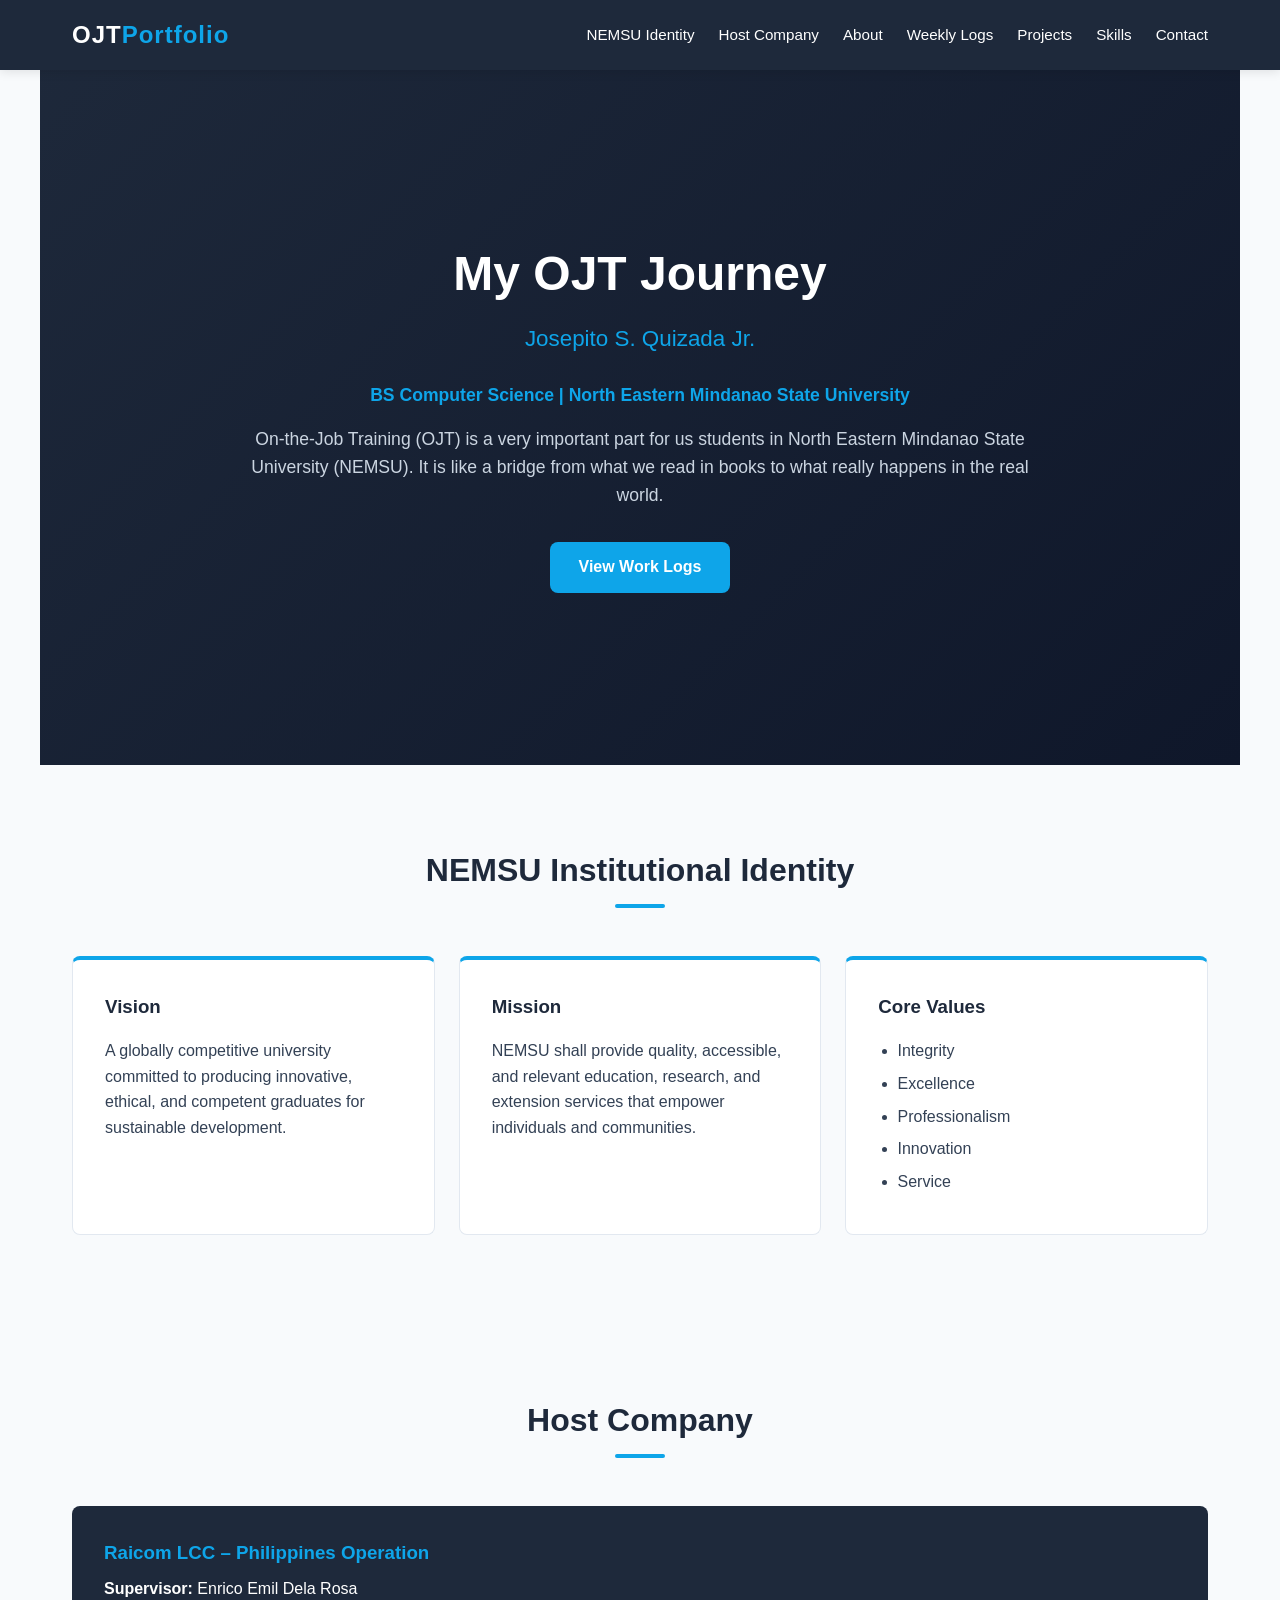
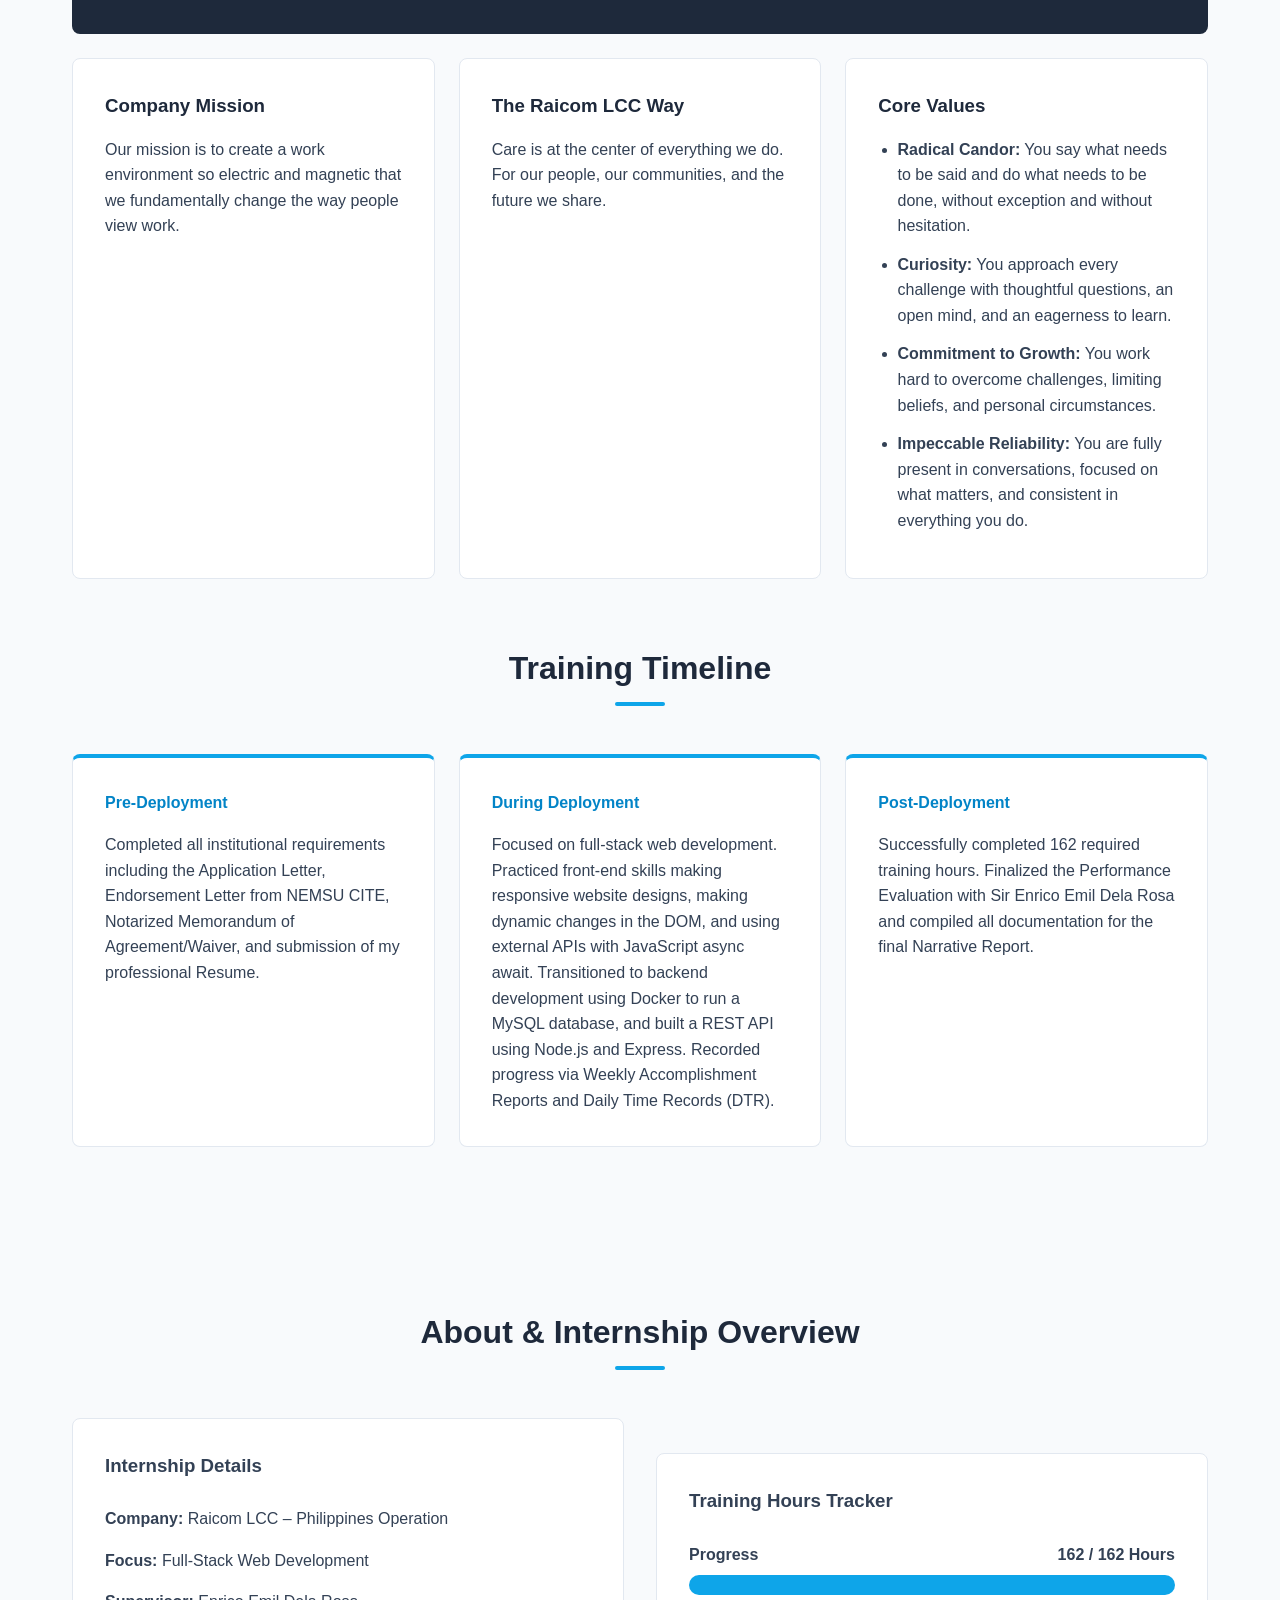
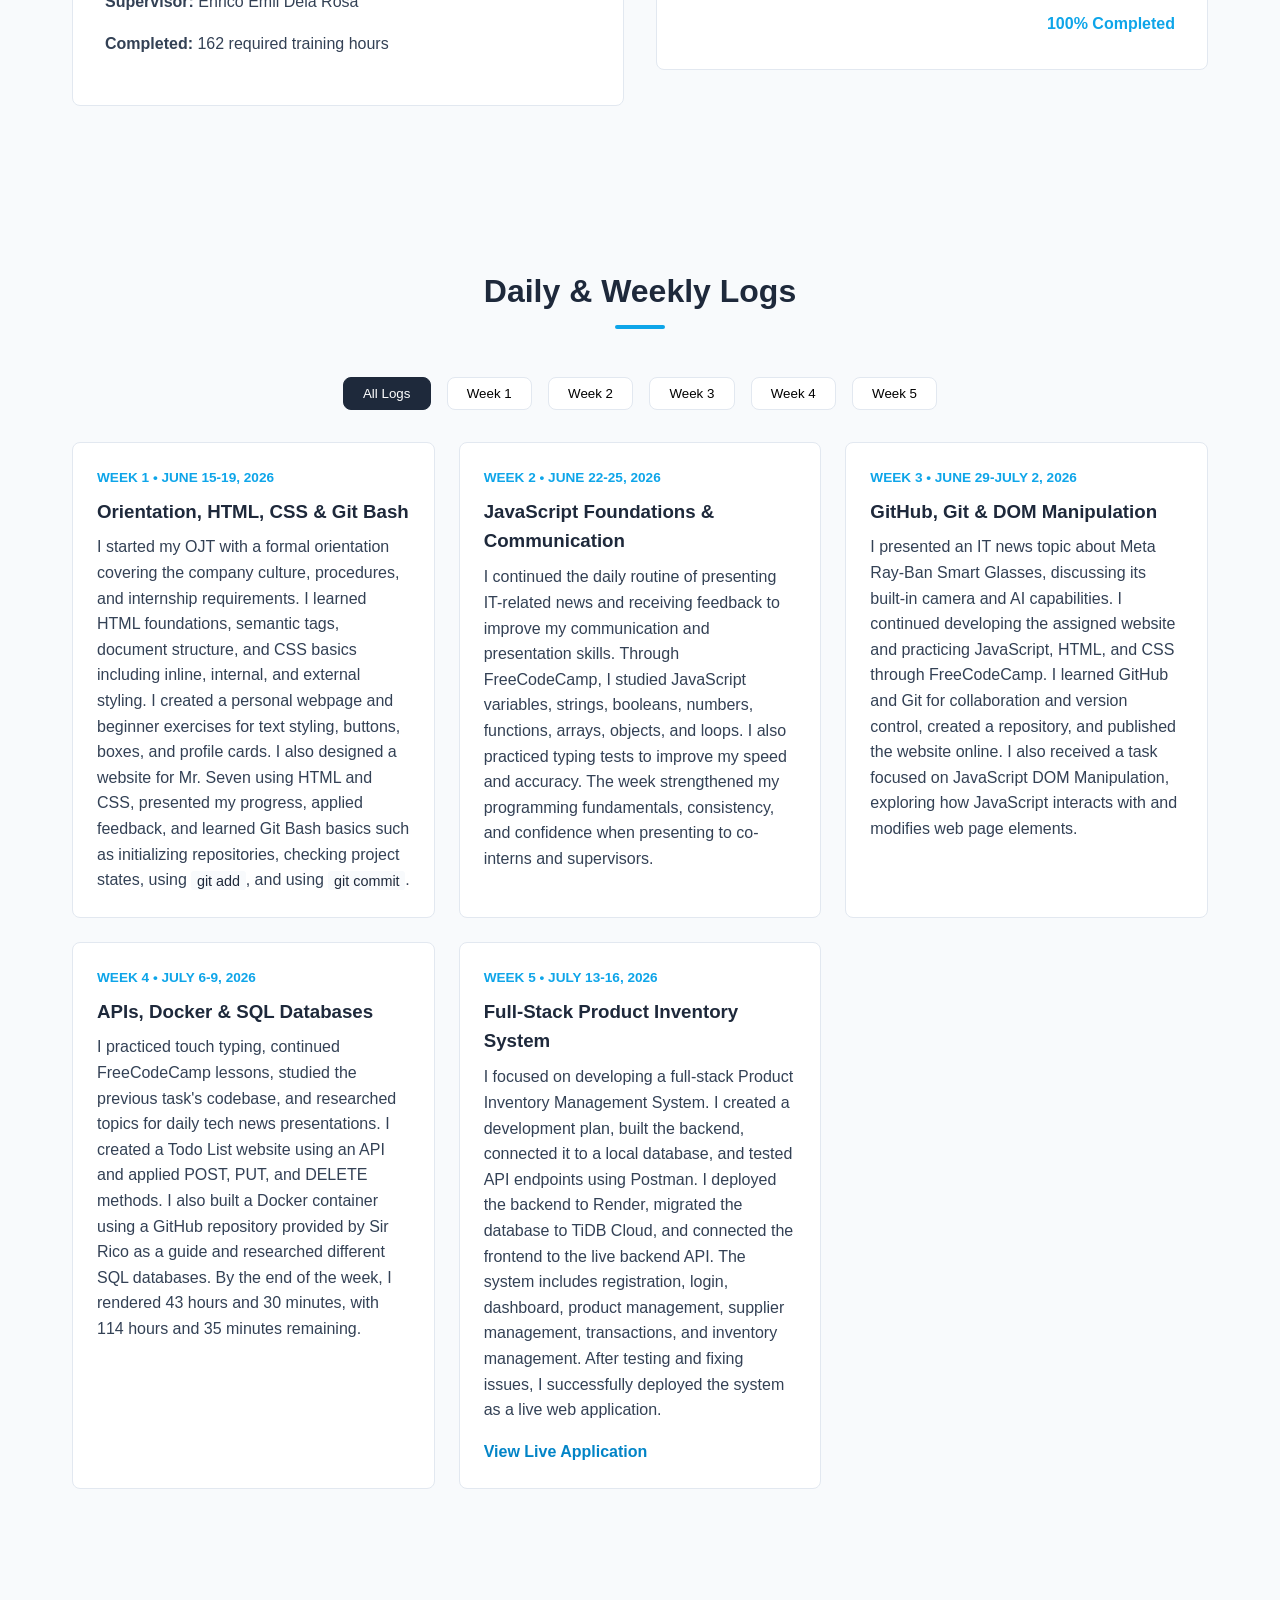
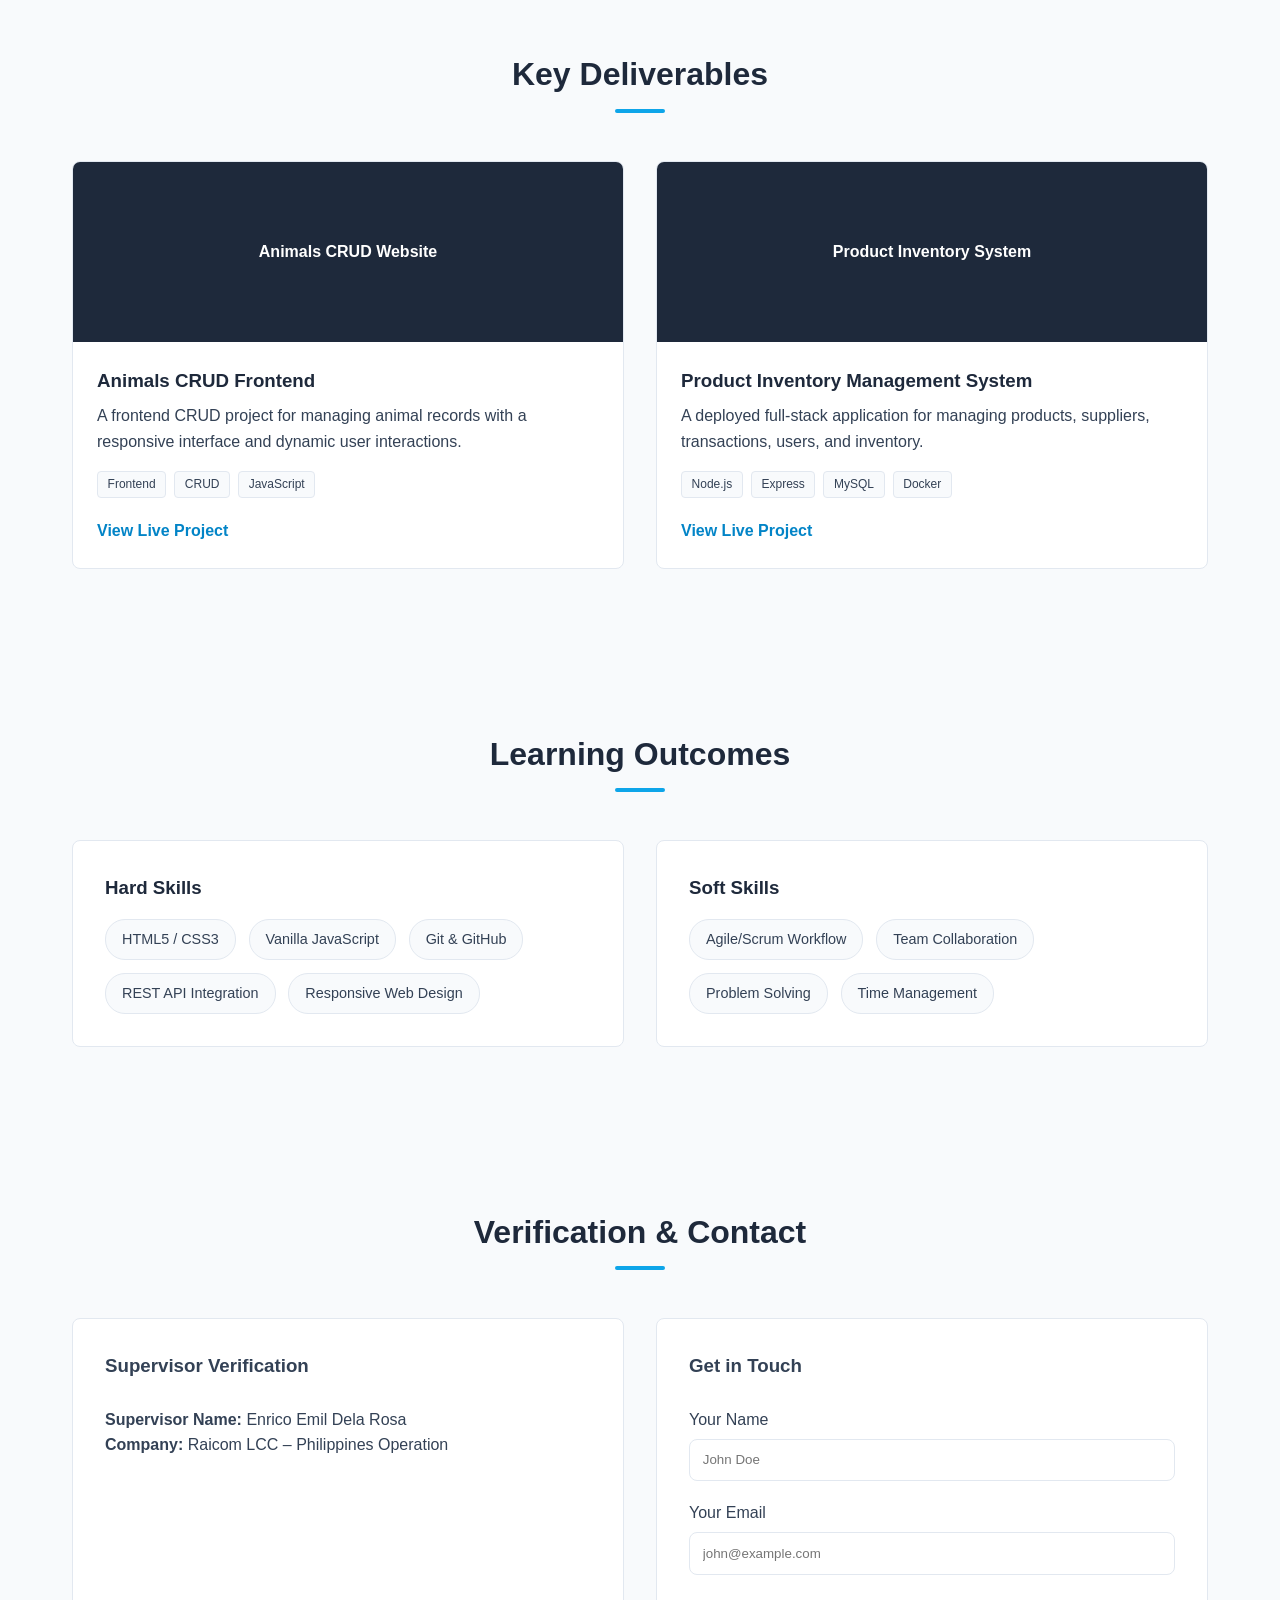
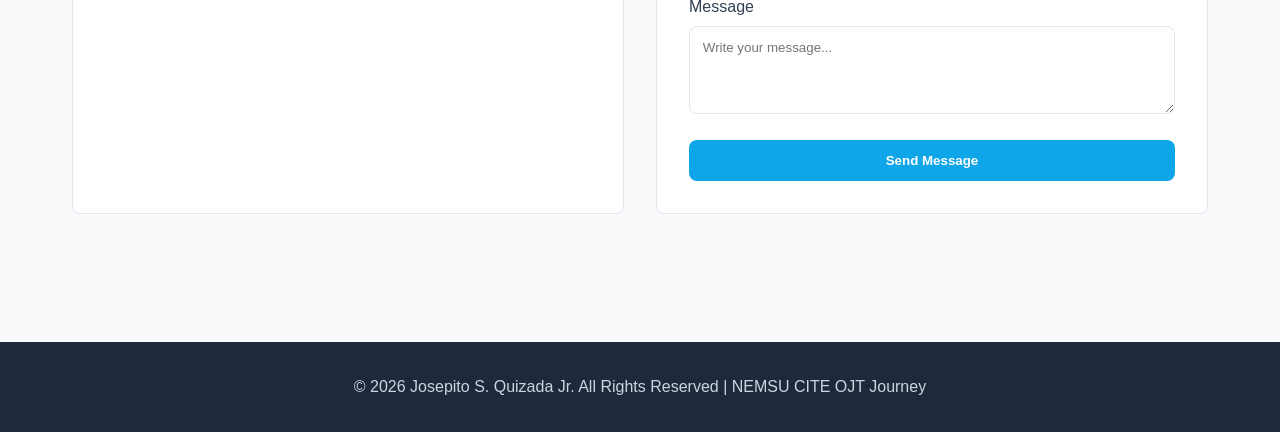
==== index.html @ 3c2a9f94 "first commit" ====
<!DOCTYPE html>
<html lang="en">

<head>
    <meta charset="UTF-8">
    <meta name="viewport" content="width=device-width, initial-scale=1.0">
    <title>OJT Portfolio | Raicom LCC Journey</title>
    <link rel="stylesheet" href="style.css">
</head>

<body>

    <!-- HEADER / NAVIGATION -->
    <header>
        <div class="nav-container">
            <div class="logo">OJT<span>Portfolio</span></div>
            <div class="hamburger" id="hamburger">
                <span></span><span></span><span></span>
            </div>
            <ul class="nav-links" id="nav-links">
                <li><a href="#institutional-identity">NEMSU Identity</a></li>
                <li><a href="#host-company">Host Company</a></li>
                <li><a href="#about">About</a></li>
                <li><a href="#logs">Weekly Logs</a></li>
                <li><a href="#projects">Projects</a></li>
                <li><a href="#skills">Skills</a></li>
                <li><a href="#contact">Contact</a></li>
            </ul>
        </div>
    </header>

    <!-- HERO SECTION -->
    <section class="hero">
        <div class="hero-content">
            <h1>My OJT Journey</h1>
            <h2>Josepito S. Quizada Jr.</h2>
            <p class="hero-program">BS Computer Science | North Eastern Mindanao State University</p>
            <p>On-the-Job Training (OJT) is a very important part for us students in North Eastern Mindanao State University (NEMSU). It is like a bridge from what we read in books to what really happens in the real world.</p>
            <a href="#logs" class="btn">View Work Logs</a>
        </div>
    </section>

    <!-- NEMSU INSTITUTIONAL IDENTITY -->
    <section id="institutional-identity">
        <h2 class="section-title">NEMSU Institutional Identity</h2>
        <div class="identity-grid">
            <article class="identity-card">
                <h3>Vision</h3>
                <p>A globally competitive university committed to producing innovative, ethical, and competent graduates for sustainable development.</p>
            </article>
            <article class="identity-card">
                <h3>Mission</h3>
                <p>NEMSU shall provide quality, accessible, and relevant education, research, and extension services that empower individuals and communities.</p>
            </article>
            <article class="identity-card">
                <h3>Core Values</h3>
                <ul>
                    <li>Integrity</li>
                    <li>Excellence</li>
                    <li>Professionalism</li>
                    <li>Innovation</li>
                    <li>Service</li>
                </ul>
            </article>
        </div>
    </section>

    <!-- HOST COMPANY & TRAINING TIMELINE -->
    <section id="host-company">
        <h2 class="section-title">Host Company</h2>
        <div class="host-company-intro">
            <h3>Raicom LCC – Philippines Operation</h3>
            <p><strong>Supervisor:</strong> Enrico Emil Dela Rosa</p>
        </div>
        <div class="host-company-grid">
            <article class="host-card">
                <h3>Company Mission</h3>
                <p>Our mission is to create a work environment so electric and magnetic that we fundamentally change the way people view work.</p>
            </article>
            <article class="host-card">
                <h3>The Raicom LCC Way</h3>
                <p>Care is at the center of everything we do. For our people, our communities, and the future we share.</p>
            </article>
            <article class="host-card">
                <h3>Core Values</h3>
                <ul class="value-list">
                    <li><strong>Radical Candor:</strong> You say what needs to be said and do what needs to be done, without exception and without hesitation.</li>
                    <li><strong>Curiosity:</strong> You approach every challenge with thoughtful questions, an open mind, and an eagerness to learn.</li>
                    <li><strong>Commitment to Growth:</strong> You work hard to overcome challenges, limiting beliefs, and personal circumstances.</li>
                    <li><strong>Impeccable Reliability:</strong> You are fully present in conversations, focused on what matters, and consistent in everything you do.</li>
                </ul>
            </article>
        </div>

        <h2 class="section-title timeline-title">Training Timeline</h2>
        <div class="timeline-grid">
            <article class="timeline-card">
                <span class="timeline-label">Pre-Deployment</span>
                <p>Completed all institutional requirements including the Application Letter, Endorsement Letter from NEMSU CITE, Notarized Memorandum of Agreement/Waiver, and submission of my professional Resume.</p>
            </article>
            <article class="timeline-card">
                <span class="timeline-label">During Deployment</span>
                <p>Focused on full-stack web development. Practiced front-end skills making responsive website designs, making dynamic changes in the DOM, and using external APIs with JavaScript async await. Transitioned to backend development using Docker to run a MySQL database, and built a REST API using Node.js and Express. Recorded progress via Weekly Accomplishment Reports and Daily Time Records (DTR).</p>
            </article>
            <article class="timeline-card">
                <span class="timeline-label">Post-Deployment</span>
                <p>Successfully completed 162 required training hours. Finalized the Performance Evaluation with Sir Enrico Emil Dela Rosa and compiled all documentation for the final Narrative Report.</p>
            </article>
        </div>
    </section>

    <!-- ABOUT & HOURS OVERVIEW -->
    <section id="about">
        <h2 class="section-title">About & Internship Overview</h2>
        <div class="about-grid">
            <div class="about-info">
                <h3>Internship Details</h3>
                <br>
                <p><strong>Company:</strong> Raicom LCC – Philippines Operation</p>
                <p><strong>Focus:</strong> Full-Stack Web Development</p>
                <p><strong>Supervisor:</strong> Enrico Emil Dela Rosa</p>
                <p><strong>Completed:</strong> 162 required training hours</p>
            </div>
            <div class="progress-box">
                <h3>Training Hours Tracker</h3>
                <br>
                <div class="progress-details">
                    <span>Progress</span>
                    <span id="hours-text">0 / 162 Hours</span>
                </div>
                <div class="progress-bar-bg">
                    <div class="progress-bar-fill" id="progress-fill"></div>
                </div>
                <p id="percentage-text" style="text-align: right; font-weight: 600; color: var(--accent);">0% Completed
                </p>
            </div>
        </div>
    </section>

    <!-- WEEKLY LOGS (FILTERABLE) -->
    <section id="logs">
        <h2 class="section-title">Daily & Weekly Logs</h2>
        <div class="filter-buttons">
            <button class="filter-btn active" data-filter="all">All Logs</button>
            <button class="filter-btn" data-filter="week1">Week 1</button>
            <button class="filter-btn" data-filter="week2">Week 2</button>
            <button class="filter-btn" data-filter="week3">Week 3</button>
            <button class="filter-btn" data-filter="week4">Week 4</button>
            <button class="filter-btn" data-filter="week5">Week 5</button>
        </div>
        <div class="logs-grid">
            <div class="log-card" data-category="week1">
                <div class="date">Week 1 • June 15-19, 2026</div>
                <h3>Orientation, HTML, CSS & Git Bash</h3>
                <p>I started my OJT with a formal orientation covering the company culture, procedures, and internship requirements. I learned HTML foundations, semantic tags, document structure, and CSS basics including inline, internal, and external styling. I created a personal webpage and beginner exercises for text styling, buttons, boxes, and profile cards. I also designed a website for Mr. Seven using HTML and CSS, presented my progress, applied feedback, and learned Git Bash basics such as initializing repositories, checking project states, using <code>git add</code>, and using <code>git commit</code>.</p>
            </div>
            <div class="log-card" data-category="week2">
                <div class="date">Week 2 • June 22-25, 2026</div>
                <h3>JavaScript Foundations & Communication</h3>
                <p>I continued the daily routine of presenting IT-related news and receiving feedback to improve my communication and presentation skills. Through FreeCodeCamp, I studied JavaScript variables, strings, booleans, numbers, functions, arrays, objects, and loops. I also practiced typing tests to improve my speed and accuracy. The week strengthened my programming fundamentals, consistency, and confidence when presenting to co-interns and supervisors.</p>
            </div>
            <div class="log-card" data-category="week3">
                <div class="date">Week 3 • June 29-July 2, 2026</div>
                <h3>GitHub, Git & DOM Manipulation</h3>
                <p>I presented an IT news topic about Meta Ray-Ban Smart Glasses, discussing its built-in camera and AI capabilities. I continued developing the assigned website and practicing JavaScript, HTML, and CSS through FreeCodeCamp. I learned GitHub and Git for collaboration and version control, created a repository, and published the website online. I also received a task focused on JavaScript DOM Manipulation, exploring how JavaScript interacts with and modifies web page elements.</p>
            </div>
            <div class="log-card" data-category="week4">
                <div class="date">Week 4 • July 6-9, 2026</div>
                <h3>APIs, Docker & SQL Databases</h3>
                <p>I practiced touch typing, continued FreeCodeCamp lessons, studied the previous task's codebase, and researched topics for daily tech news presentations. I created a Todo List website using an API and applied POST, PUT, and DELETE methods. I also built a Docker container using a GitHub repository provided by Sir Rico as a guide and researched different SQL databases. By the end of the week, I rendered 43 hours and 30 minutes, with 114 hours and 35 minutes remaining.</p>
            </div>
            <div class="log-card" data-category="week5">
                <div class="date">Week 5 • July 13-16, 2026</div>
                <h3>Full-Stack Product Inventory System</h3>
                <p>I focused on developing a full-stack Product Inventory Management System. I created a development plan, built the backend, connected it to a local database, and tested API endpoints using Postman. I deployed the backend to Render, migrated the database to TiDB Cloud, and connected the frontend to the live backend API. The system includes registration, login, dashboard, product management, supplier management, transactions, and inventory management. After testing and fixing issues, I successfully deployed the system as a live web application.</p>
                <a class="log-link" href="https://products-inventory-management.onrender.com/" target="_blank" rel="noopener noreferrer">View Live Application</a>
            </div>
        </div>
    </section>

    <!-- PROJECTS / KEY DELIVERABLES -->
    <section id="projects">
        <h2 class="section-title">Key Deliverables</h2>
        <div class="projects-grid">
            <article class="project-card">
                <div class="project-img">Animals CRUD Website</div>
                <div class="project-info">
                    <h3>Animals CRUD Frontend</h3>
                    <p>A frontend CRUD project for managing animal records with a responsive interface and dynamic user interactions.</p>
                    <div class="project-tags">
                        <span class="tag">Frontend</span>
                        <span class="tag">CRUD</span>
                        <span class="tag">JavaScript</span>
                    </div>
                    <a class="project-link" href="https://josepitong10.github.io/front_end_CRUD_animals/" target="_blank" rel="noopener noreferrer">View Live Project</a>
                </div>
            </article>
            <article class="project-card">
                <div class="project-img">Product Inventory System</div>
                <div class="project-info">
                    <h3>Product Inventory Management System</h3>
                    <p>A deployed full-stack application for managing products, suppliers, transactions, users, and inventory.</p>
                    <div class="project-tags">
                        <span class="tag">Node.js</span>
                        <span class="tag">Express</span>
                        <span class="tag">MySQL</span>
                        <span class="tag">Docker</span>
                    </div>
                    <a class="project-link" href="https://products-inventory-management.onrender.com/" target="_blank" rel="noopener noreferrer">View Live Project</a>
                </div>
            </article>
        </div>
    </section>

    <!-- LEARNING OUTCOMES & SKILLS -->
    <section id="skills">
        <h2 class="section-title">Learning Outcomes</h2>
        <div class="skills-grid">
            <div class="skills-category">
                <h3>Hard Skills</h3>
                <div class="skills-list">
                    <span class="skill-badge">HTML5 / CSS3</span>
                    <span class="skill-badge">Vanilla JavaScript</span>
                    <span class="skill-badge">Git & GitHub</span>
                    <span class="skill-badge">REST API Integration</span>
                    <span class="skill-badge">Responsive Web Design</span>
                </div>
            </div>
            <div class="skills-category">
                <h3>Soft Skills</h3>
                <div class="skills-list">
                    <span class="skill-badge">Agile/Scrum Workflow</span>
                    <span class="skill-badge">Team Collaboration</span>
                    <span class="skill-badge">Problem Solving</span>
                    <span class="skill-badge">Time Management</span>
                </div>
            </div>
        </div>
    </section>

    <!-- CONTACT & VERIFICATION -->
    <section id="contact">
        <h2 class="section-title">Verification & Contact</h2>
        <div class="contact-container">
            <div class="contact-info">
                <h3>Supervisor Verification</h3>
                <br>
                <p><strong>Supervisor Name:</strong> Enrico Emil Dela Rosa</p>
                <p><strong>Company:</strong> Raicom LCC – Philippines Operation</p>
            </div>
            <div class="contact-form">
                <h3>Get in Touch</h3>
                <br>
                <form id="portfolio-form">
                    <div class="form-group">
                        <label for="name">Your Name</label>
                        <input type="text" id="name" required placeholder="John Doe">
                    </div>
                    <div class="form-group">
                        <label for="email">Your Email</label>
                        <input type="email" id="email" required placeholder="john@example.com">
                    </div>
                    <div class="form-group">
                        <label for="message">Message</label>
                        <textarea id="message" rows="4" required placeholder="Write your message..."></textarea>
                    </div>
                    <button type="submit" class="btn" style="width: 100%;">Send Message</button>
                </form>
            </div>
        </div>
    </section>

    <!-- MODAL POPUP -->
    <div class="modal" id="projectModal">
        <div class="modal-content">
            <span class="close-modal" onclick="closeModal()">&times;</span>
            <h3 id="modalTitle">Project Title</h3>
            <br>
            <p id="modalDescription">Project details go here...</p>
        </div>
    </div>

    <!-- FOOTER -->
    <footer>
        <p>&copy; 2026 Josepito S. Quizada Jr. All Rights Reserved | NEMSU CITE OJT Journey</p>
    </footer>

    <script src="script.js"></script>
</body>

</html>
---- style.css ----
/* ==========================================
   CSS VARIABLES & BASE STYLES
   ========================================== */
:root {
    --primary: #1e293b;
    --secondary: #0f172a;
    --accent: #0ea5e9;
    --accent-hover: #0284c7;
    --bg-light: #f8fafc;
    --card-bg: #ffffff;
    --text-main: #334155;
    --text-muted: #64748b;
    --border: #e2e8f0;
    --radius: 8px;
    --transition: all 0.3s ease;
}

* {
    margin: 0;
    padding: 0;
    box-sizing: border-box;
    font-family: 'Segoe UI', Tahoma, Geneva, Verdana, sans-serif;
}

html {
    scroll-behavior: smooth;
}

body {
    background-color: var(--bg-light);
    color: var(--text-main);
    line-height: 1.6;
}

a {
    text-decoration: none;
    color: inherit;
}

ul {
    list-style: none;
}

/* ==========================================
   NAVIGATION & HEADER
   ========================================== */
header {
    position: fixed;
    top: 0;
    width: 100%;
    background-color: var(--primary);
    color: #fff;
    z-index: 1000;
    box-shadow: 0 2px 10px rgba(0, 0, 0, 0.1);
}

.nav-container {
    max-width: 1200px;
    margin: 0 auto;
    display: flex;
    justify-content: space-between;
    align-items: center;
    padding: 1rem 2rem;
}

.logo {
    font-size: 1.5rem;
    font-weight: 700;
    letter-spacing: 1px;
}

.logo span {
    color: var(--accent);
}

.nav-links {
    display: flex;
    gap: 1.5rem;
}

.nav-links a {
    transition: var(--transition);
    font-weight: 500;
    font-size: 0.95rem;
}

.nav-links a:hover {
    color: var(--accent);
}

.hamburger {
    display: none;
    flex-direction: column;
    cursor: pointer;
    gap: 5px;
}

.hamburger span {
    width: 25px;
    height: 3px;
    background-color: #fff;
    transition: var(--transition);
}

/* ==========================================
   HERO SECTION
   ========================================== */
.hero {
    min-height: 85vh;
    background: linear-gradient(135deg, var(--primary) 0%, var(--secondary) 100%);
    color: #fff;
    display: flex;
    align-items: center;
    justify-content: center;
    text-align: center;
    padding: 6rem 2rem 2rem;
}

.hero-content {
    max-width: 800px;
}

.hero h1 {
    font-size: 3rem;
    margin-bottom: 0.5rem;
}

.hero h2 {
    font-size: 1.4rem;
    color: var(--accent);
    font-weight: 400;
    margin-bottom: 1.5rem;
}

.hero p {
    font-size: 1.1rem;
    color: #cbd5e1;
    margin-bottom: 2rem;
}

.hero .hero-program {
    color: var(--accent);
    font-weight: 600;
    margin-bottom: 1rem;
}

.btn {
    display: inline-block;
    padding: 0.8rem 1.8rem;
    background-color: var(--accent);
    color: #fff;
    border: none;
    border-radius: var(--radius);
    font-weight: 600;
    cursor: pointer;
    transition: var(--transition);
}

.btn:hover {
    background-color: var(--accent-hover);
    transform: translateY(-2px);
}

/* ==========================================
   SHARED LAYOUT & SECTIONS
   ========================================== */
section {
    padding: 5rem 2rem;
    max-width: 1200px;
    margin: 0 auto;
}

.section-title {
    text-align: center;
    font-size: 2rem;
    color: var(--primary);
    margin-bottom: 3rem;
    position: relative;
}

.section-title::after {
    content: '';
    display: block;
    width: 50px;
    height: 4px;
    background-color: var(--accent);
    margin: 0.5rem auto 0;
    border-radius: 2px;
}

/* ==========================================
   NEMSU INSTITUTIONAL IDENTITY
   ========================================== */
.identity-grid {
    display: grid;
    grid-template-columns: repeat(3, 1fr);
    gap: 1.5rem;
}

.identity-card {
    background: var(--card-bg);
    padding: 2rem;
    border-top: 4px solid var(--accent);
    border-radius: var(--radius);
    border-left: 1px solid var(--border);
    border-right: 1px solid var(--border);
    border-bottom: 1px solid var(--border);
}

.identity-card h3 {
    color: var(--primary);
    margin-bottom: 1rem;
}

.identity-card ul {
    padding-left: 1.2rem;
    list-style: disc;
}

.identity-card li {
    margin-bottom: 0.45rem;
}

/* ==========================================
   HOST COMPANY & TRAINING TIMELINE
   ========================================== */
.host-company-intro {
    background: var(--primary);
    color: #fff;
    padding: 2rem;
    border-radius: var(--radius);
    margin-bottom: 1.5rem;
}

.host-company-intro h3 {
    color: var(--accent);
    margin-bottom: 0.5rem;
}

.host-company-grid,
.timeline-grid {
    display: grid;
    grid-template-columns: repeat(3, 1fr);
    gap: 1.5rem;
}

.host-card,
.timeline-card {
    background: var(--card-bg);
    padding: 2rem;
    border: 1px solid var(--border);
    border-radius: var(--radius);
}

.host-card h3 {
    color: var(--primary);
    margin-bottom: 1rem;
}

.value-list {
    padding-left: 1.2rem;
    list-style: disc;
}

.value-list li {
    margin-bottom: 0.8rem;
}

.timeline-title {
    margin-top: 4rem;
}

.timeline-card {
    border-top: 4px solid var(--accent);
}

.timeline-label {
    display: block;
    color: var(--accent-hover);
    font-weight: 700;
    margin-bottom: 1rem;
}

/* ==========================================
   ABOUT & HOURS PROGRESS
   ========================================== */
.about-grid {
    display: grid;
    grid-template-columns: 1fr 1fr;
    gap: 2rem;
    align-items: center;
}

.about-info {
    background: var(--card-bg);
    padding: 2rem;
    border-radius: var(--radius);
    border: 1px solid var(--border);
}

.about-info p {
    margin-bottom: 1rem;
}

.progress-box {
    background: var(--card-bg);
    padding: 2rem;
    border-radius: var(--radius);
    border: 1px solid var(--border);
}

.progress-details {
    display: flex;
    justify-content: space-between;
    margin-bottom: 0.5rem;
    font-weight: 600;
}

.progress-bar-bg {
    width: 100%;
    height: 20px;
    background-color: var(--border);
    border-radius: 10px;
    overflow: hidden;
    margin-bottom: 1rem;
}

.progress-bar-fill {
    height: 100%;
    width: 0%; /* Dynamic via JS */
    background-color: var(--accent);
    transition: width 1.5s ease-in-out;
}

/* ==========================================
   LOGS SECTION & FILTERS
   ========================================== */
.filter-buttons {
    display: flex;
    justify-content: center;
    gap: 1rem;
    margin-bottom: 2rem;
    flex-wrap: wrap;
}

.filter-btn {
    padding: 0.5rem 1.2rem;
    background: var(--card-bg);
    border: 1px solid var(--border);
    border-radius: var(--radius);
    cursor: pointer;
    transition: var(--transition);
    font-weight: 500;
}

.filter-btn.active,
.filter-btn:hover {
    background: var(--primary);
    color: #fff;
    border-color: var(--primary);
}

.logs-grid {
    display: grid;
    grid-template-columns: repeat(auto-fit, minmax(300px, 1fr));
    gap: 1.5rem;
}

.log-card {
    background: var(--card-bg);
    padding: 1.5rem;
    border-radius: var(--radius);
    border: 1px solid var(--border);
    transition: var(--transition);
}

.log-card:hover {
    transform: translateY(-5px);
    box-shadow: 0 5px 15px rgba(0, 0, 0, 0.05);
}

.log-card .date {
    font-size: 0.85rem;
    color: var(--accent);
    font-weight: 600;
    text-transform: uppercase;
    margin-bottom: 0.5rem;
}

.log-card h3 {
    margin-bottom: 0.5rem;
    color: var(--primary);
}

.log-card p {
    text-align: left;
}

.log-card code {
    background: var(--bg-light);
    color: var(--primary);
    padding: 0.1rem 0.35rem;
    border-radius: 3px;
    font-size: 0.9em;
}

.log-link {
    display: inline-block;
    margin-top: 1rem;
    color: var(--accent-hover);
    font-weight: 700;
}

.log-link:hover {
    color: var(--primary);
    text-decoration: underline;
}

/* ==========================================
   PROJECTS SECTION
   ========================================== */
.projects-grid {
    display: grid;
    grid-template-columns: repeat(auto-fit, minmax(280px, 1fr));
    gap: 2rem;
}

.project-card {
    background: var(--card-bg);
    border-radius: var(--radius);
    border: 1px solid var(--border);
    overflow: hidden;
    cursor: pointer;
    transition: var(--transition);
}

.project-card:hover {
    transform: translateY(-5px);
    box-shadow: 0 8px 20px rgba(0, 0, 0, 0.08);
}

.project-img {
    width: 100%;
    height: 180px;
    background-color: var(--primary);
    display: flex;
    align-items: center;
    justify-content: center;
    color: #fff;
    font-weight: 600;
}

.project-info {
    padding: 1.5rem;
}

.project-info h3 {
    color: var(--primary);
    margin-bottom: 0.5rem;
}

.project-tags {
    display: flex;
    gap: 0.5rem;
    flex-wrap: wrap;
    margin-top: 1rem;
}

.project-link {
    display: inline-block;
    margin-top: 1.25rem;
    color: var(--accent-hover);
    font-weight: 700;
}

.project-link:hover {
    color: var(--primary);
    text-decoration: underline;
}

.tag {
    font-size: 0.75rem;
    background: var(--bg-light);
    padding: 0.2rem 0.6rem;
    border-radius: 4px;
    border: 1px solid var(--border);
}

/* ==========================================
   SKILLS SECTION
   ========================================== */
.skills-grid {
    display: grid;
    grid-template-columns: 1fr 1fr;
    gap: 2rem;
}

.skills-category {
    background: var(--card-bg);
    padding: 2rem;
    border-radius: var(--radius);
    border: 1px solid var(--border);
}

.skills-category h3 {
    margin-bottom: 1rem;
    color: var(--primary);
}

.skills-list {
    display: flex;
    flex-wrap: wrap;
    gap: 0.8rem;
}

.skill-badge {
    background: var(--bg-light);
    border: 1px solid var(--border);
    padding: 0.5rem 1rem;
    border-radius: 20px;
    font-size: 0.9rem;
    font-weight: 500;
}

/* ==========================================
   CONTACT SECTION
   ========================================== */
.contact-container {
    display: grid;
    grid-template-columns: 1fr 1fr;
    gap: 2rem;
}

.contact-info,
.contact-form {
    background: var(--card-bg);
    padding: 2rem;
    border-radius: var(--radius);
    border: 1px solid var(--border);
}

.form-group {
    margin-bottom: 1.2rem;
}

.form-group label {
    display: block;
    margin-bottom: 0.4rem;
    font-weight: 500;
}

.form-group input,
.form-group textarea {
    width: 100%;
    padding: 0.8rem;
    border: 1px solid var(--border);
    border-radius: var(--radius);
    outline: none;
}

.form-group input:focus,
.form-group textarea:focus {
    border-color: var(--accent);
}

/* ==========================================
   MODAL POPUP
   ========================================== */
.modal {
    display: none;
    position: fixed;
    top: 0;
    left: 0;
    width: 100%;
    height: 100%;
    background-color: rgba(0, 0, 0, 0.6);
    z-index: 2000;
    justify-content: center;
    align-items: center;
    padding: 1rem;
}

.modal-content {
    background: var(--card-bg);
    padding: 2rem;
    border-radius: var(--radius);
    max-width: 600px;
    width: 100%;
    position: relative;
}

.close-modal {
    position: absolute;
    top: 1rem;
    right: 1.5rem;
    font-size: 1.5rem;
    cursor: pointer;
    color: var(--text-muted);
}

/* ==========================================
   FOOTER
   ========================================== */
footer {
    background: var(--primary);
    color: #cbd5e1;
    text-align: center;
    padding: 2rem;
    margin-top: 3rem;
}

/* ==========================================
   RESPONSIVE DESIGN
   ========================================== */
@media (max-width: 768px) {
    .hamburger {
        display: flex;
    }

    .nav-links {
        display: none;
        flex-direction: column;
        position: absolute;
        top: 100%;
        left: 0;
        width: 100%;
        background: var(--primary);
        padding: 1rem;
    }

    .nav-links.active {
        display: flex;
    }

    .about-grid,
    .identity-grid,
    .host-company-grid,
    .timeline-grid,
    .skills-grid,
    .contact-container {
        grid-template-columns: 1fr;
    }

    .hero h1 {
        font-size: 2.2rem;
    }
}
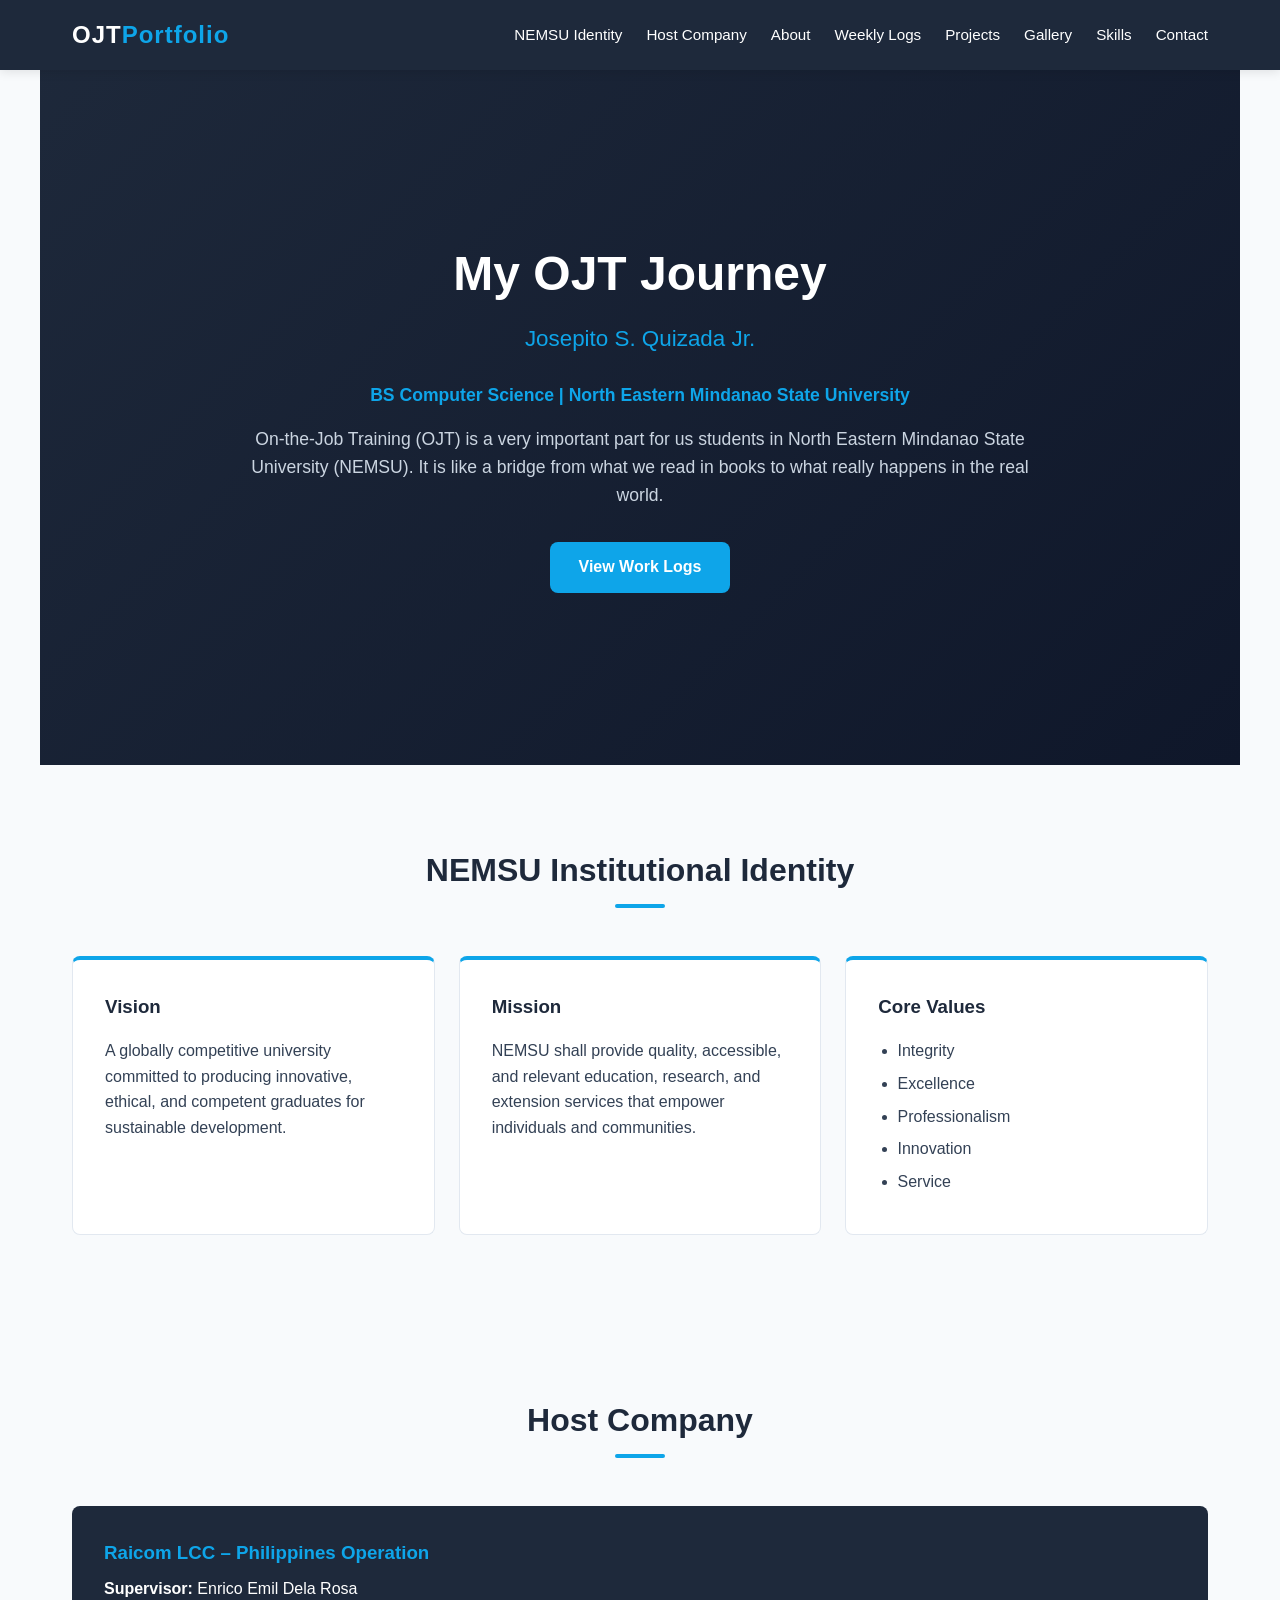
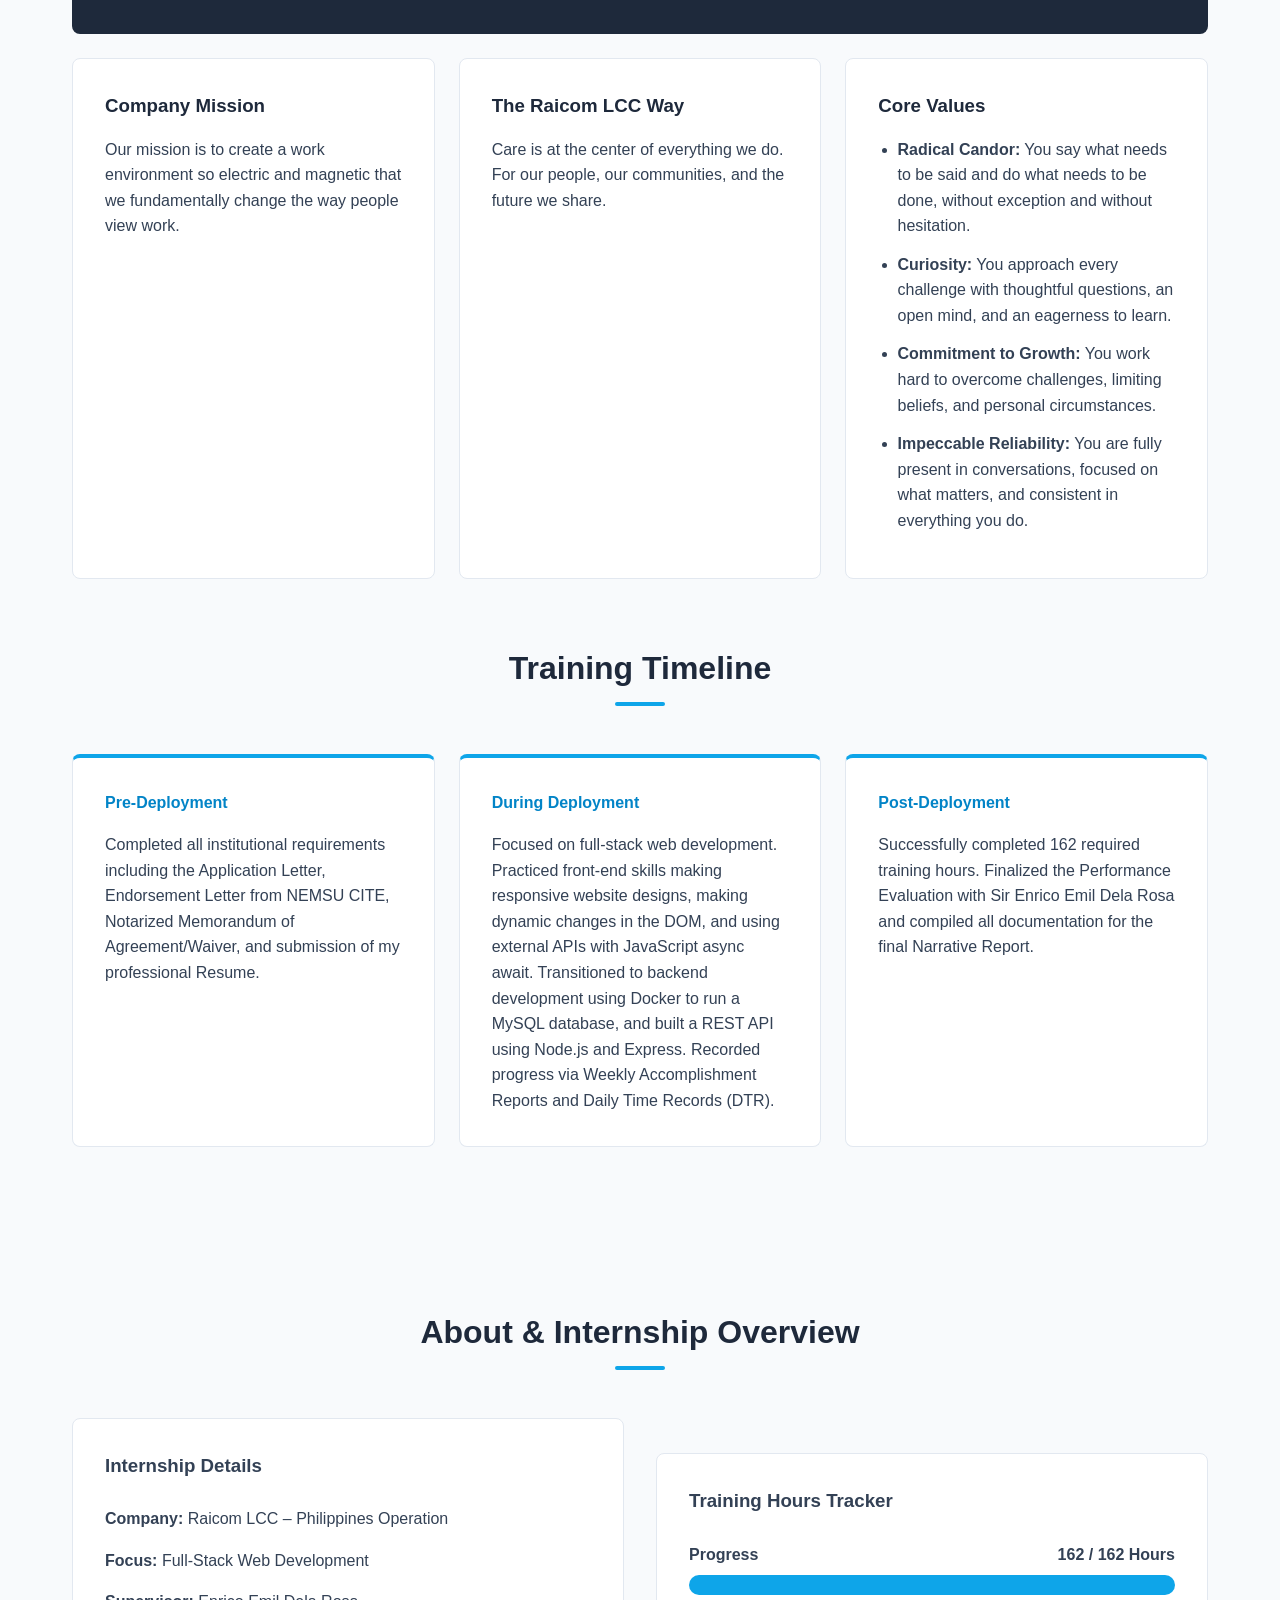
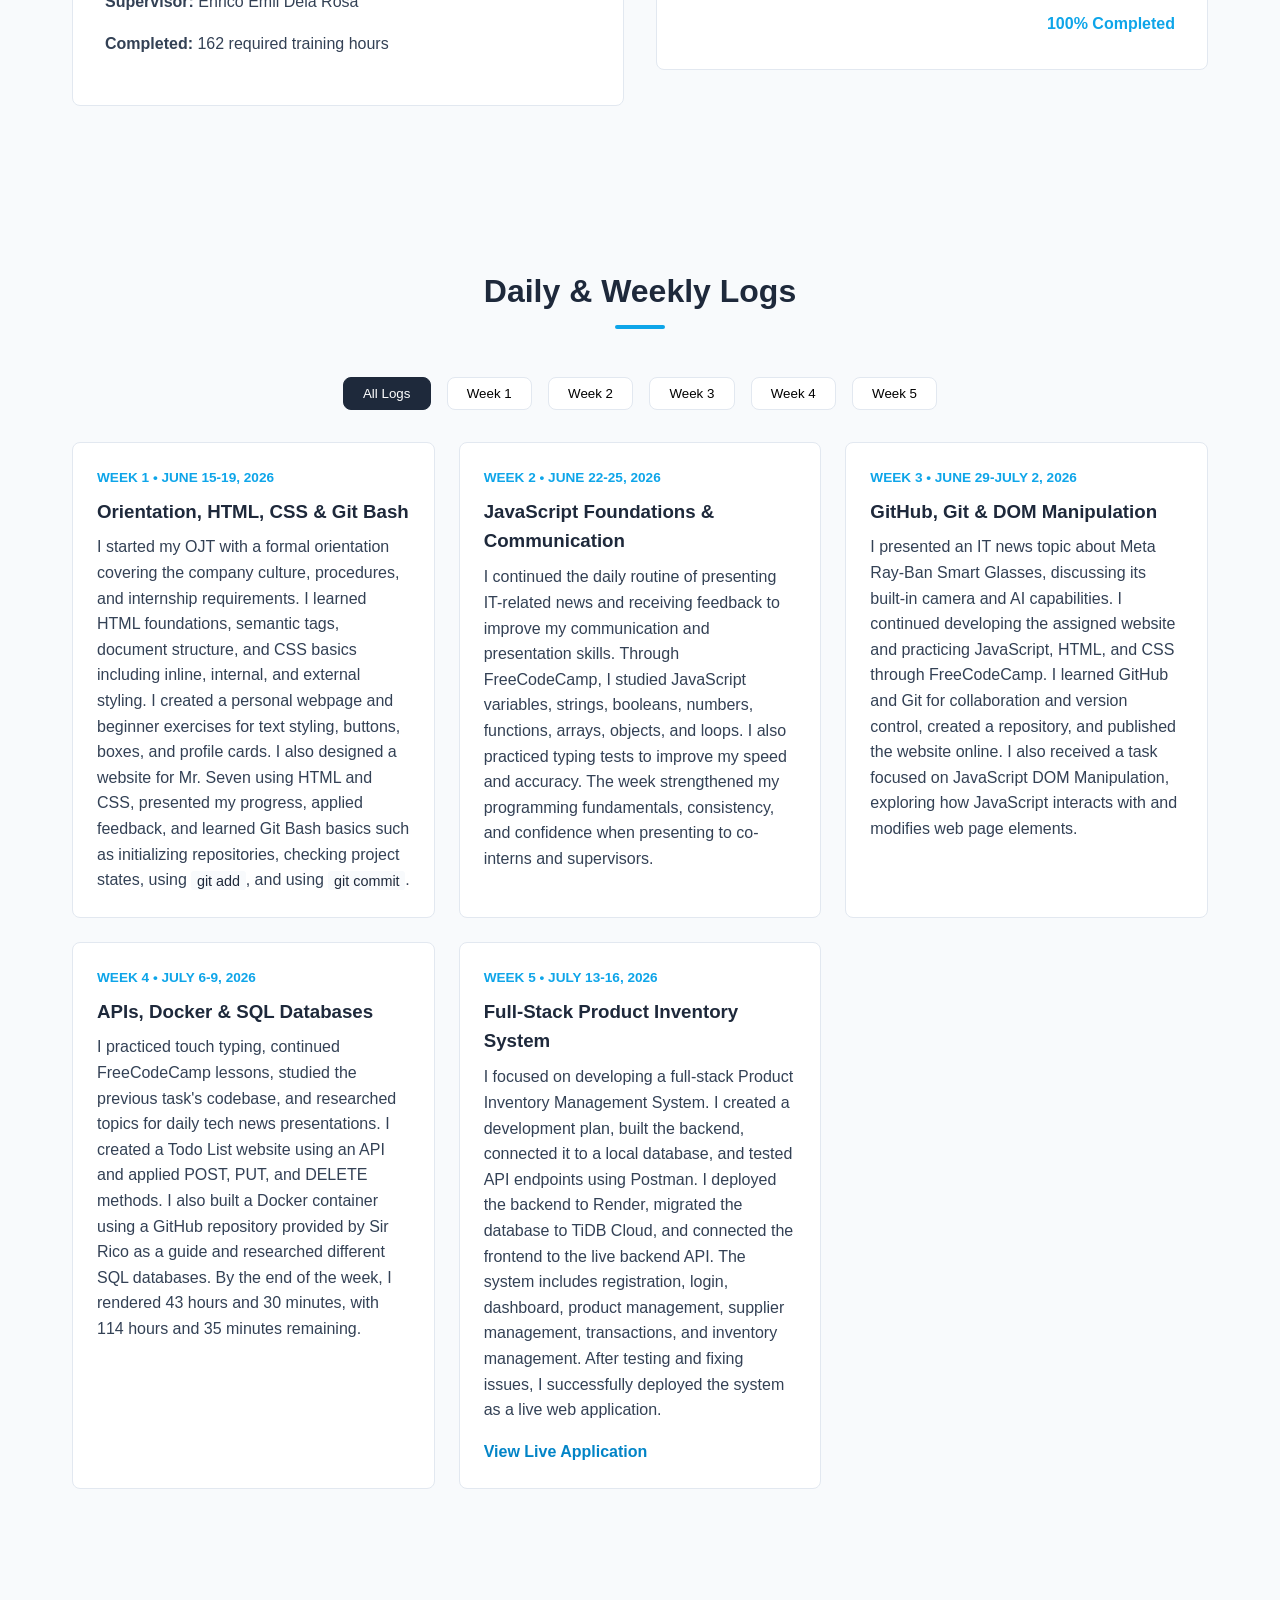
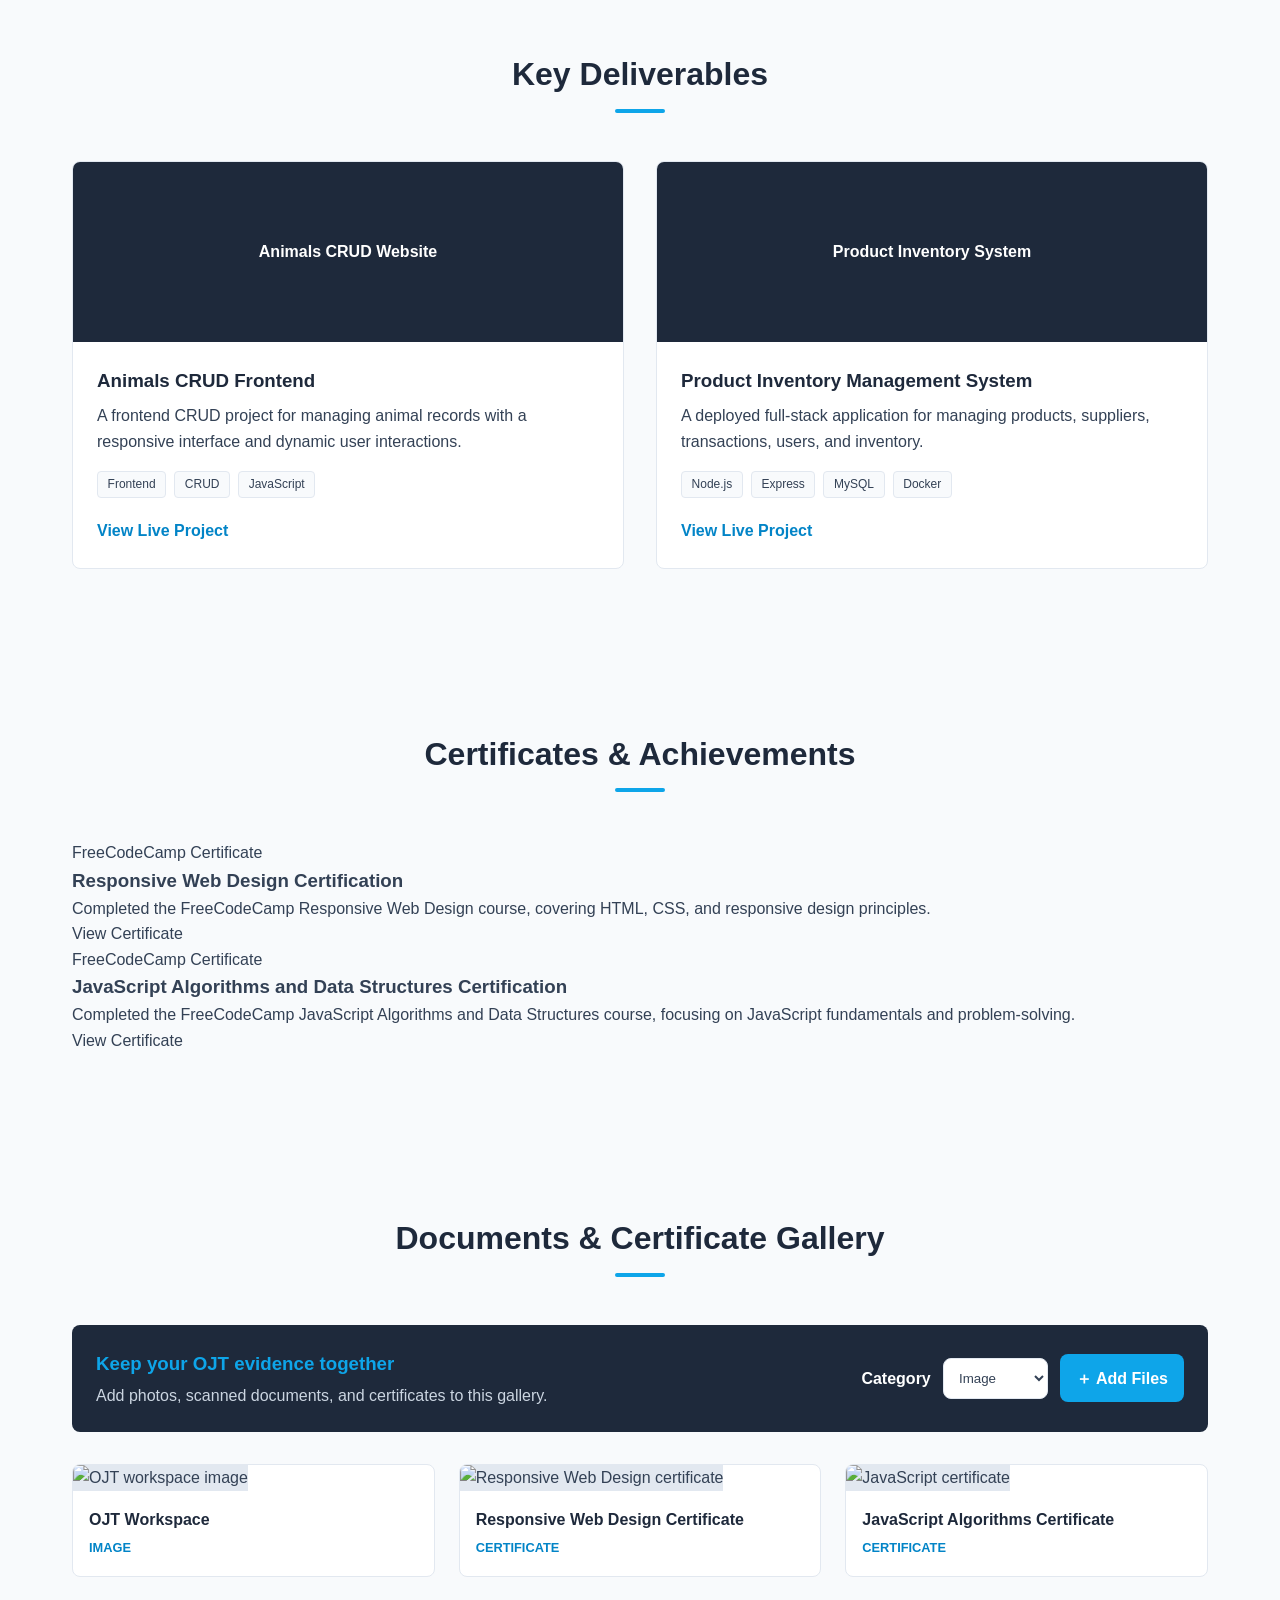
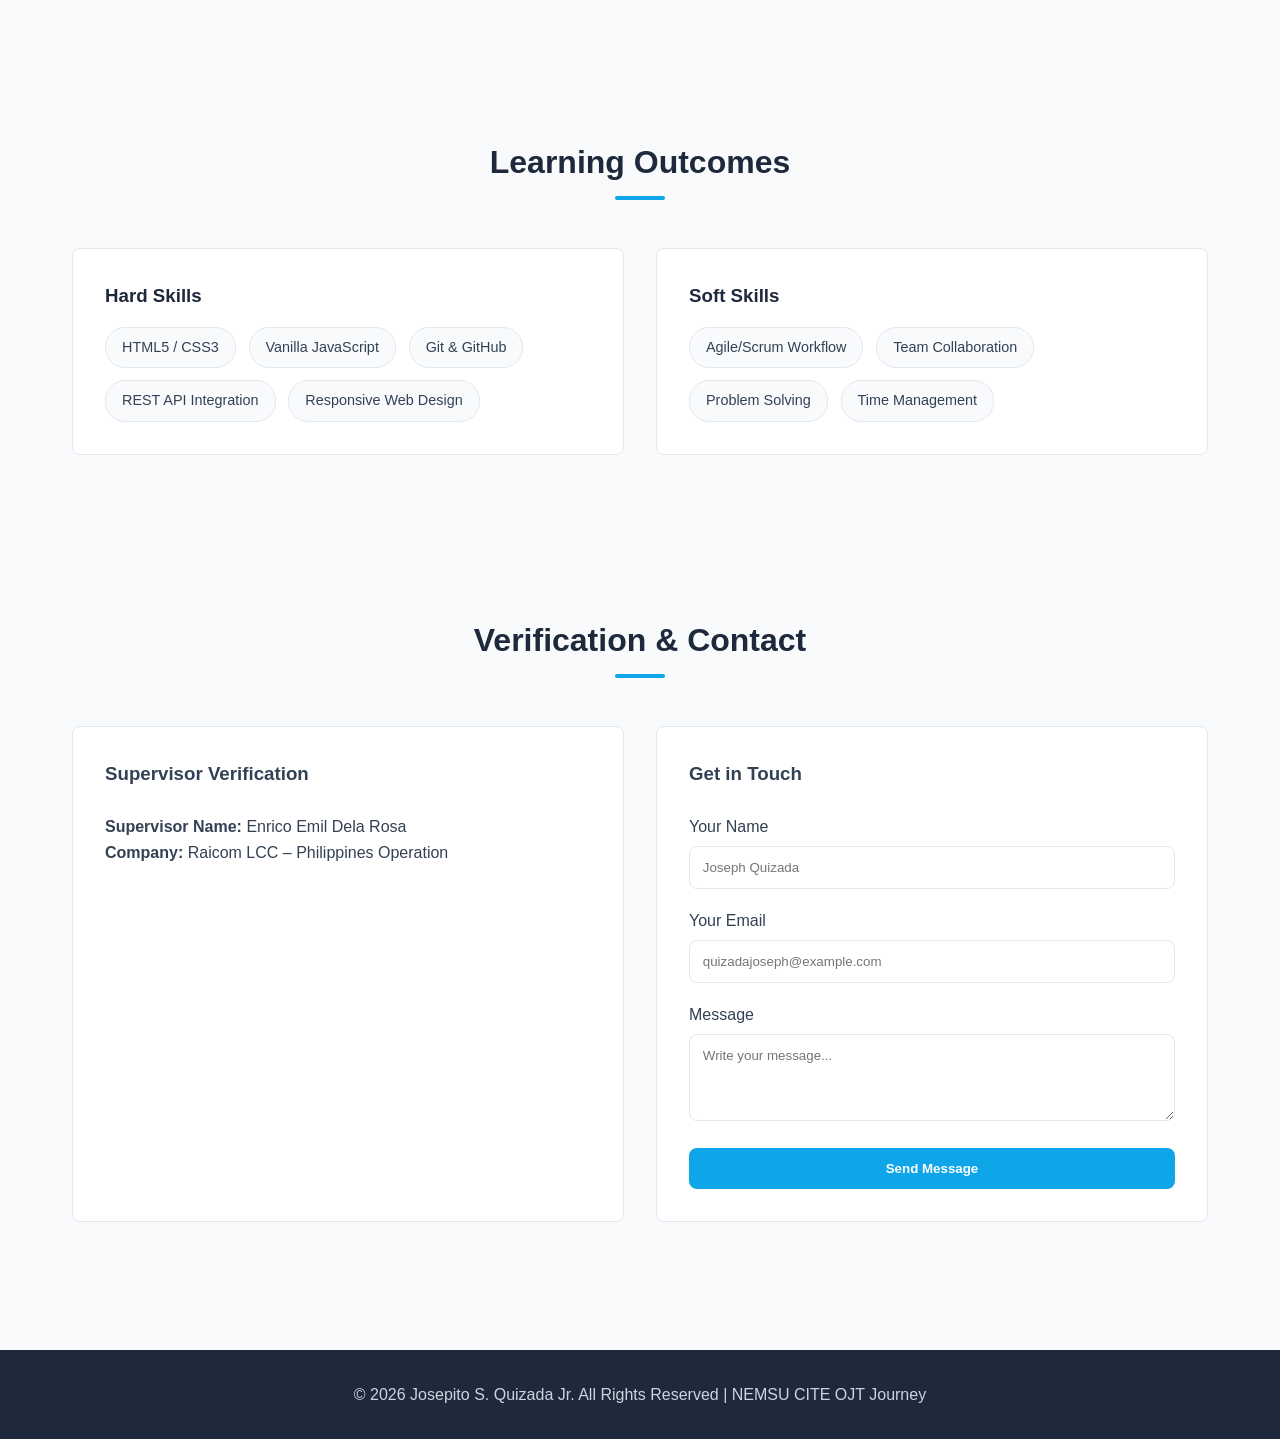
==== commit 29a28936: "first commit" ====
--- a/index.html
+++ b/index.html
@@ -23,6 +23,7 @@
                 <li><a href="#about">About</a></li>
                 <li><a href="#logs">Weekly Logs</a></li>
                 <li><a href="#projects">Projects</a></li>
+                <li><a href="#gallery">Gallery</a></li>
                 <li><a href="#skills">Skills</a></li>
                 <li><a href="#contact">Contact</a></li>
             </ul>
@@ -212,6 +213,76 @@
         </div>
     </section>
 
+    <section id="certificates">
+        <h2 class="section-title">Certificates & Achievements</h2>
+        <div class="certificates-grid">
+            <article class="certificate-card">
+                <div class="certificate-img">FreeCodeCamp Certificate</div>
+                <div class="certificate-info">
+                    <h3>Responsive Web Design Certification</h3>
+                    <p>Completed the FreeCodeCamp Responsive Web Design course, covering HTML, CSS, and responsive design principles.</p>
+                    <a class="certificate-link" href="https://www.freecodecamp.org/certification/josepitong10/responsive-web-design" target="_blank" rel="noopener noreferrer">View Certificate</a>
+                </div>
+            </article>
+            <article class="certificate-card">
+                <div class="certificate-img">FreeCodeCamp Certificate</div>
+                <div class="certificate-info">
+                    <h3>JavaScript Algorithms and Data Structures Certification</h3>
+                    <p>Completed the FreeCodeCamp JavaScript Algorithms and Data Structures course, focusing on JavaScript fundamentals and problem-solving.</p>
+                    <a class="certificate-link" href="https://www.freecodecamp.org/certification/josepitong10/javascript-algorithms-and-data-structures" target="_blank" rel="noopener noreferrer">View Certificate</a>
+                </div>
+            </article>
+        </div>
+    </section>
+
+    <!-- DOCUMENT & CERTIFICATE GALLERY -->
+    <section id="gallery">
+        <h2 class="section-title">Documents & Certificate Gallery</h2>
+        <div class="gallery-toolbar">
+            <div>
+                <h3>Keep your OJT evidence together</h3>
+                <p>Add photos, scanned documents, and certificates to this gallery.</p>
+            </div>
+            <div class="gallery-upload">
+                <label for="gallery-category">Category</label>
+                <select id="gallery-category">
+                    <option value="Image">Image</option>
+                    <option value="Document">Document</option>
+                    <option value="Certificate">Certificate</option>
+                </select>
+                <label for="gallery-input" class="upload-btn">＋ Add Files</label>
+                <input id="gallery-input" type="file" accept="image/*,.pdf,.doc,.docx" multiple>
+            </div>
+        </div>
+        <div class="gallery-grid" id="gallery-grid">
+            <article class="gallery-card">
+                <img class="gallery-preview" data-gallery-preview src="assets/ojt-workspace.svg" alt="OJT workspace image">
+                <div class="gallery-card-info">
+                    <h3>OJT Workspace</h3>
+                    <span class="gallery-category">Image</span>
+                </div>
+            </article>
+            <article class="gallery-card">
+                <img class="gallery-preview" data-gallery-preview src="assets/responsive-web-design-certificate.svg" alt="Responsive Web Design certificate">
+                <div class="gallery-card-info">
+                    <h3>Responsive Web Design Certificate</h3>
+                    <span class="gallery-category">Certificate</span>
+                </div>
+            </article>
+            <article class="gallery-card">
+                <img class="gallery-preview" data-gallery-preview src="assets/javascript-certificate.svg" alt="JavaScript certificate">
+                <div class="gallery-card-info">
+                    <h3>JavaScript Algorithms Certificate</h3>
+                    <span class="gallery-category">Certificate</span>
+                </div>
+            </article>
+            <div class="gallery-empty" id="gallery-empty" style="display: none;">
+                <span>＋</span>
+                <p>Your uploaded files will appear here.</p>
+            </div>
+        </div>
+    </section>
+
     <!-- LEARNING OUTCOMES & SKILLS -->
     <section id="skills">
         <h2 class="section-title">Learning Outcomes</h2>
@@ -254,11 +325,11 @@
                 <form id="portfolio-form">
                     <div class="form-group">
                         <label for="name">Your Name</label>
-                        <input type="text" id="name" required placeholder="John Doe">
+                        <input type="text" id="name" required placeholder="Joseph Quizada">
                     </div>
                     <div class="form-group">
                         <label for="email">Your Email</label>
-                        <input type="email" id="email" required placeholder="john@example.com">
+                        <input type="email" id="email" required placeholder="quizadajoseph@example.com">
                     </div>
                     <div class="form-group">
                         <label for="message">Message</label>
@@ -280,6 +351,11 @@
         </div>
     </div>
 
+    <div class="gallery-modal" id="gallery-modal" aria-hidden="true">
+        <button class="gallery-modal-close" id="gallery-modal-close" aria-label="Close image preview">&times;</button>
+        <img id="gallery-modal-image" src="" alt="Expanded gallery preview">
+    </div>
+
     <!-- FOOTER -->
     <footer>
         <p>&copy; 2026 Josepito S. Quizada Jr. All Rights Reserved | NEMSU CITE OJT Journey</p>
--- a/style.css
+++ b/style.css
@@ -487,6 +487,177 @@
 }
 
 /* ==========================================
+   DOCUMENT & CERTIFICATE GALLERY
+   ========================================== */
+.gallery-toolbar {
+    display: flex;
+    justify-content: space-between;
+    align-items: center;
+    gap: 2rem;
+    padding: 1.5rem;
+    margin-bottom: 2rem;
+    background: var(--primary);
+    color: #fff;
+    border-radius: var(--radius);
+}
+
+.gallery-toolbar h3 {
+    color: var(--accent);
+    margin-bottom: 0.25rem;
+}
+
+.gallery-toolbar p {
+    color: #cbd5e1;
+}
+
+.gallery-upload {
+    display: flex;
+    align-items: center;
+    gap: 0.75rem;
+    flex-wrap: wrap;
+    justify-content: flex-end;
+}
+
+.gallery-upload label:first-child {
+    font-weight: 600;
+}
+
+#gallery-category {
+    padding: 0.7rem;
+    border: 1px solid var(--border);
+    border-radius: var(--radius);
+    background: #fff;
+    color: var(--text-main);
+}
+
+#gallery-input {
+    display: none;
+}
+
+.upload-btn {
+    display: inline-block;
+    padding: 0.7rem 1rem;
+    border-radius: var(--radius);
+    background: var(--accent);
+    color: #fff;
+    font-weight: 700;
+    cursor: pointer;
+    transition: var(--transition);
+}
+
+.upload-btn:hover {
+    background: var(--accent-hover);
+}
+
+.gallery-grid {
+    display: grid;
+    grid-template-columns: repeat(auto-fit, minmax(220px, 1fr));
+    gap: 1.5rem;
+}
+
+.gallery-card {
+    overflow: hidden;
+    background: var(--card-bg);
+    border: 1px solid var(--border);
+    border-radius: var(--radius);
+    transition: var(--transition);
+}
+
+.gallery-card:hover {
+    transform: translateY(-4px);
+    box-shadow: 0 8px 20px rgba(0, 0, 0, 0.08);
+}
+
+.gallery-preview {
+    width: 100%;
+    height: 180px;
+    object-fit: cover;
+    background: #e2e8f0;
+    cursor: pointer;
+}
+
+.document-preview {
+    display: flex;
+    align-items: center;
+    justify-content: center;
+    flex-direction: column;
+    gap: 0.5rem;
+    color: var(--primary);
+    cursor: default;
+}
+
+.document-preview span {
+    font-size: 2.5rem;
+}
+
+.gallery-card-info {
+    padding: 1rem;
+}
+
+.gallery-card-info h3 {
+    overflow: hidden;
+    color: var(--primary);
+    font-size: 1rem;
+    text-overflow: ellipsis;
+    white-space: nowrap;
+}
+
+.gallery-category {
+    display: inline-block;
+    margin-top: 0.35rem;
+    color: var(--accent-hover);
+    font-size: 0.8rem;
+    font-weight: 700;
+    text-transform: uppercase;
+}
+
+.gallery-empty {
+    grid-column: 1 / -1;
+    padding: 3rem 1rem;
+    border: 2px dashed var(--border);
+    color: var(--text-muted);
+    text-align: center;
+}
+
+.gallery-empty span {
+    display: block;
+    color: var(--accent);
+    font-size: 2rem;
+}
+
+.gallery-modal {
+    display: none;
+    position: fixed;
+    inset: 0;
+    z-index: 2100;
+    align-items: center;
+    justify-content: center;
+    padding: 2rem;
+    background: rgba(15, 23, 42, 0.9);
+}
+
+.gallery-modal.open {
+    display: flex;
+}
+
+.gallery-modal img {
+    max-width: min(100%, 1000px);
+    max-height: 90vh;
+    object-fit: contain;
+}
+
+.gallery-modal-close {
+    position: absolute;
+    top: 1rem;
+    right: 1.5rem;
+    border: 0;
+    background: transparent;
+    color: #fff;
+    font-size: 2.5rem;
+    cursor: pointer;
+}
+
+/* ==========================================
    SKILLS SECTION
    ========================================== */
 .skills-grid {
@@ -641,6 +812,15 @@
         grid-template-columns: 1fr;
     }
 
+    .gallery-toolbar {
+        align-items: flex-start;
+        flex-direction: column;
+    }
+
+    .gallery-upload {
+        justify-content: flex-start;
+    }
+
     .hero h1 {
         font-size: 2.2rem;
     }
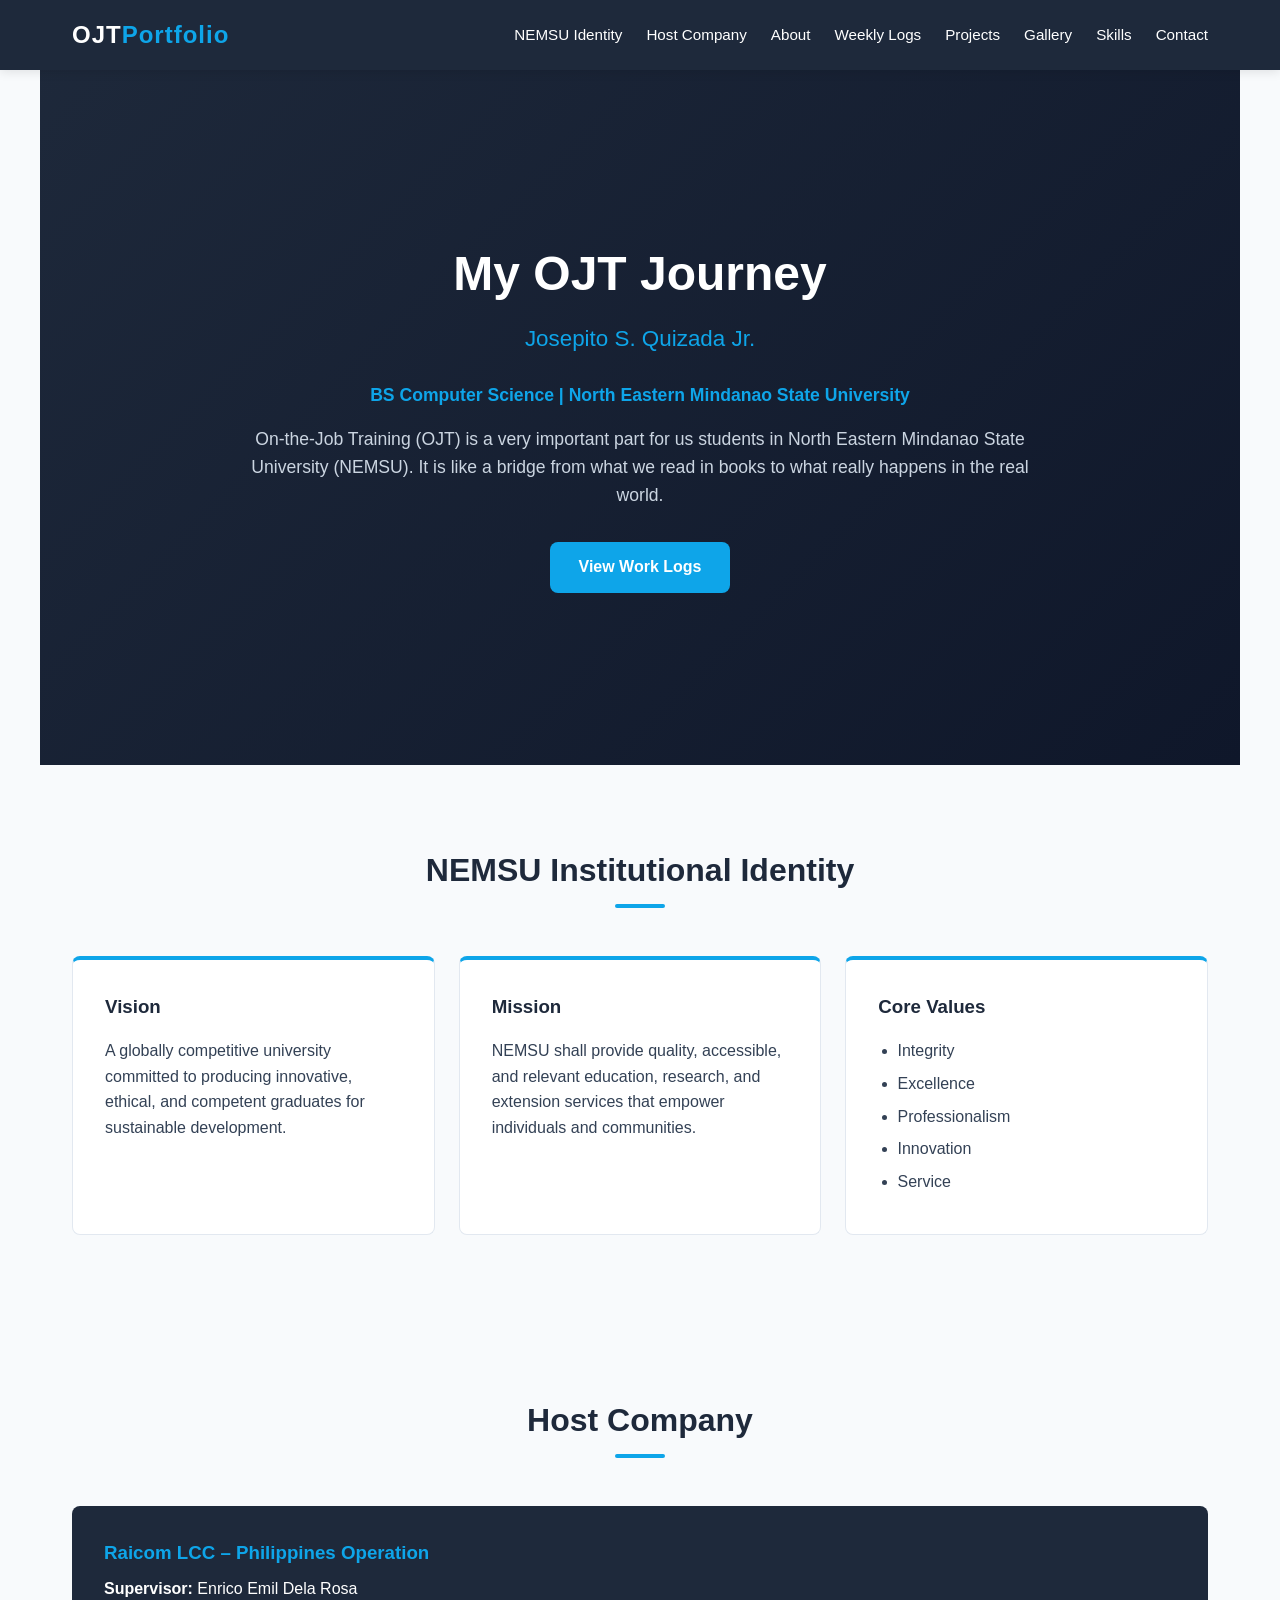
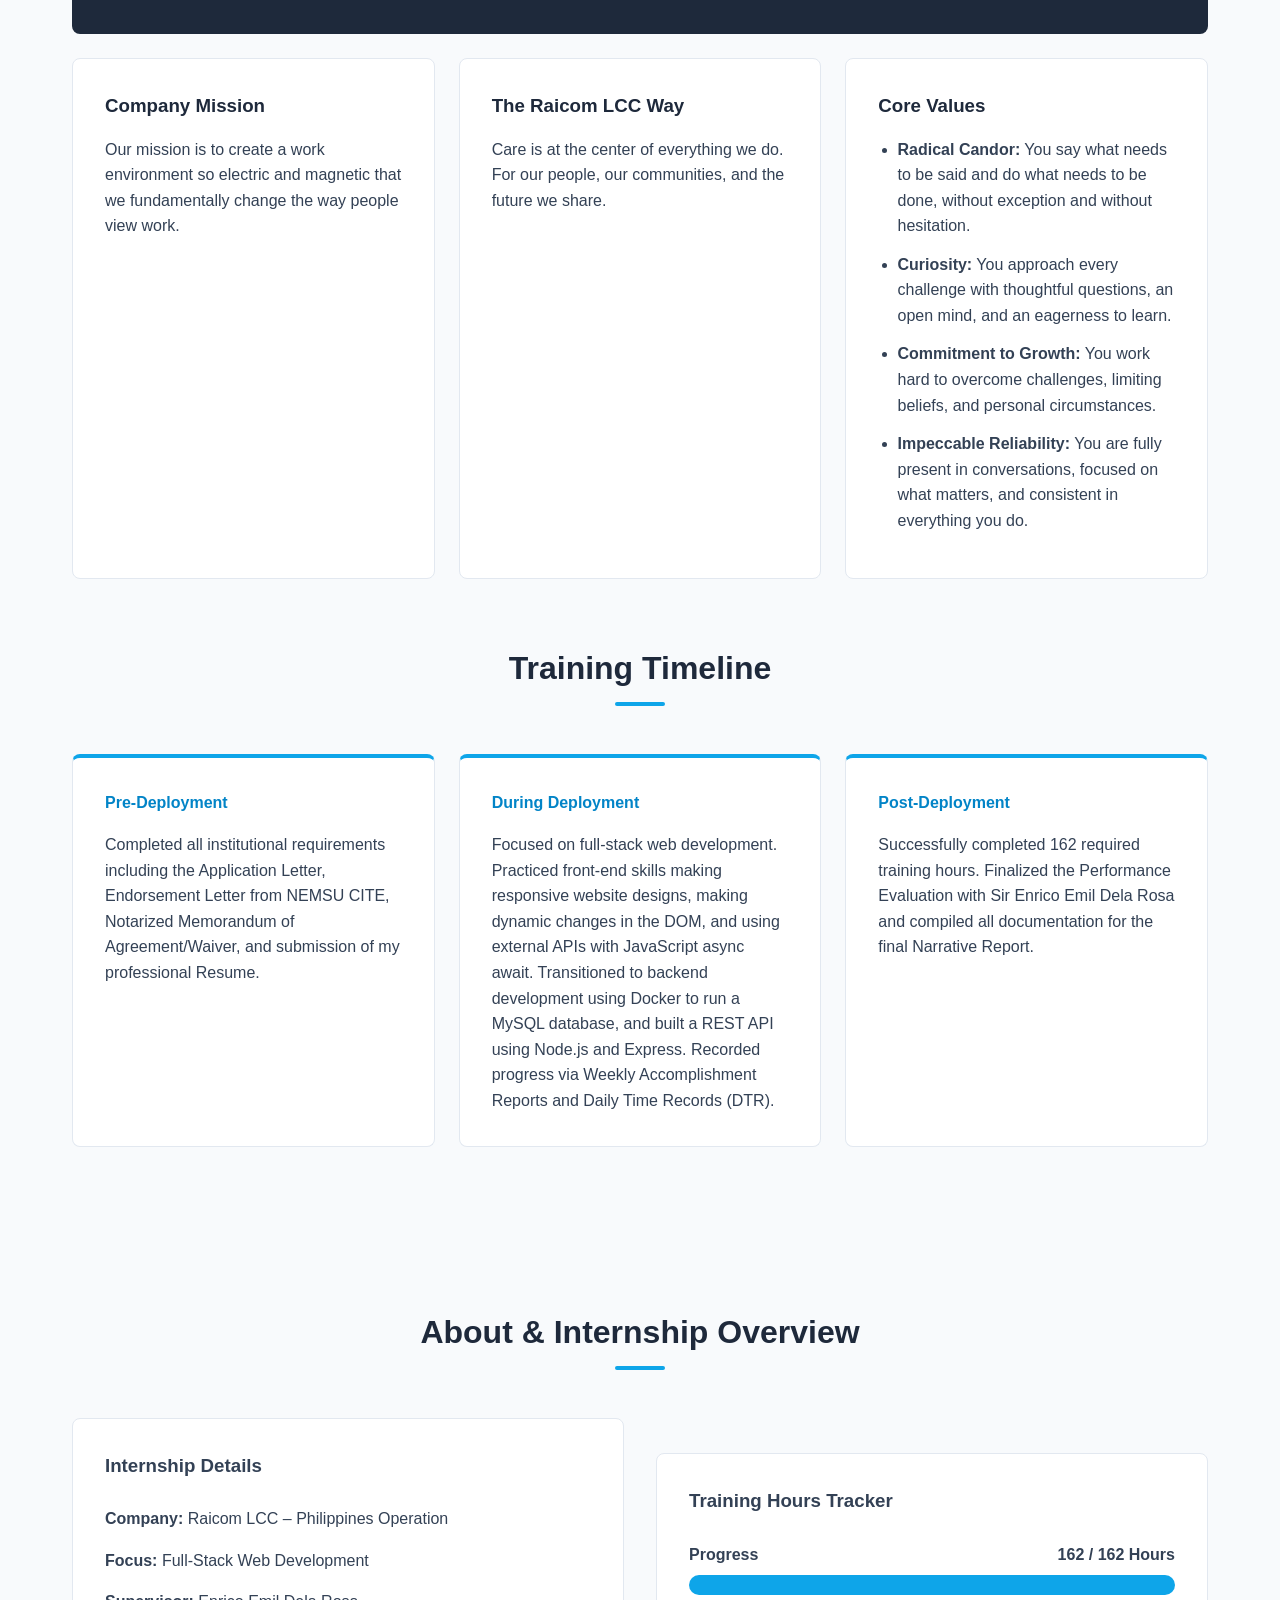
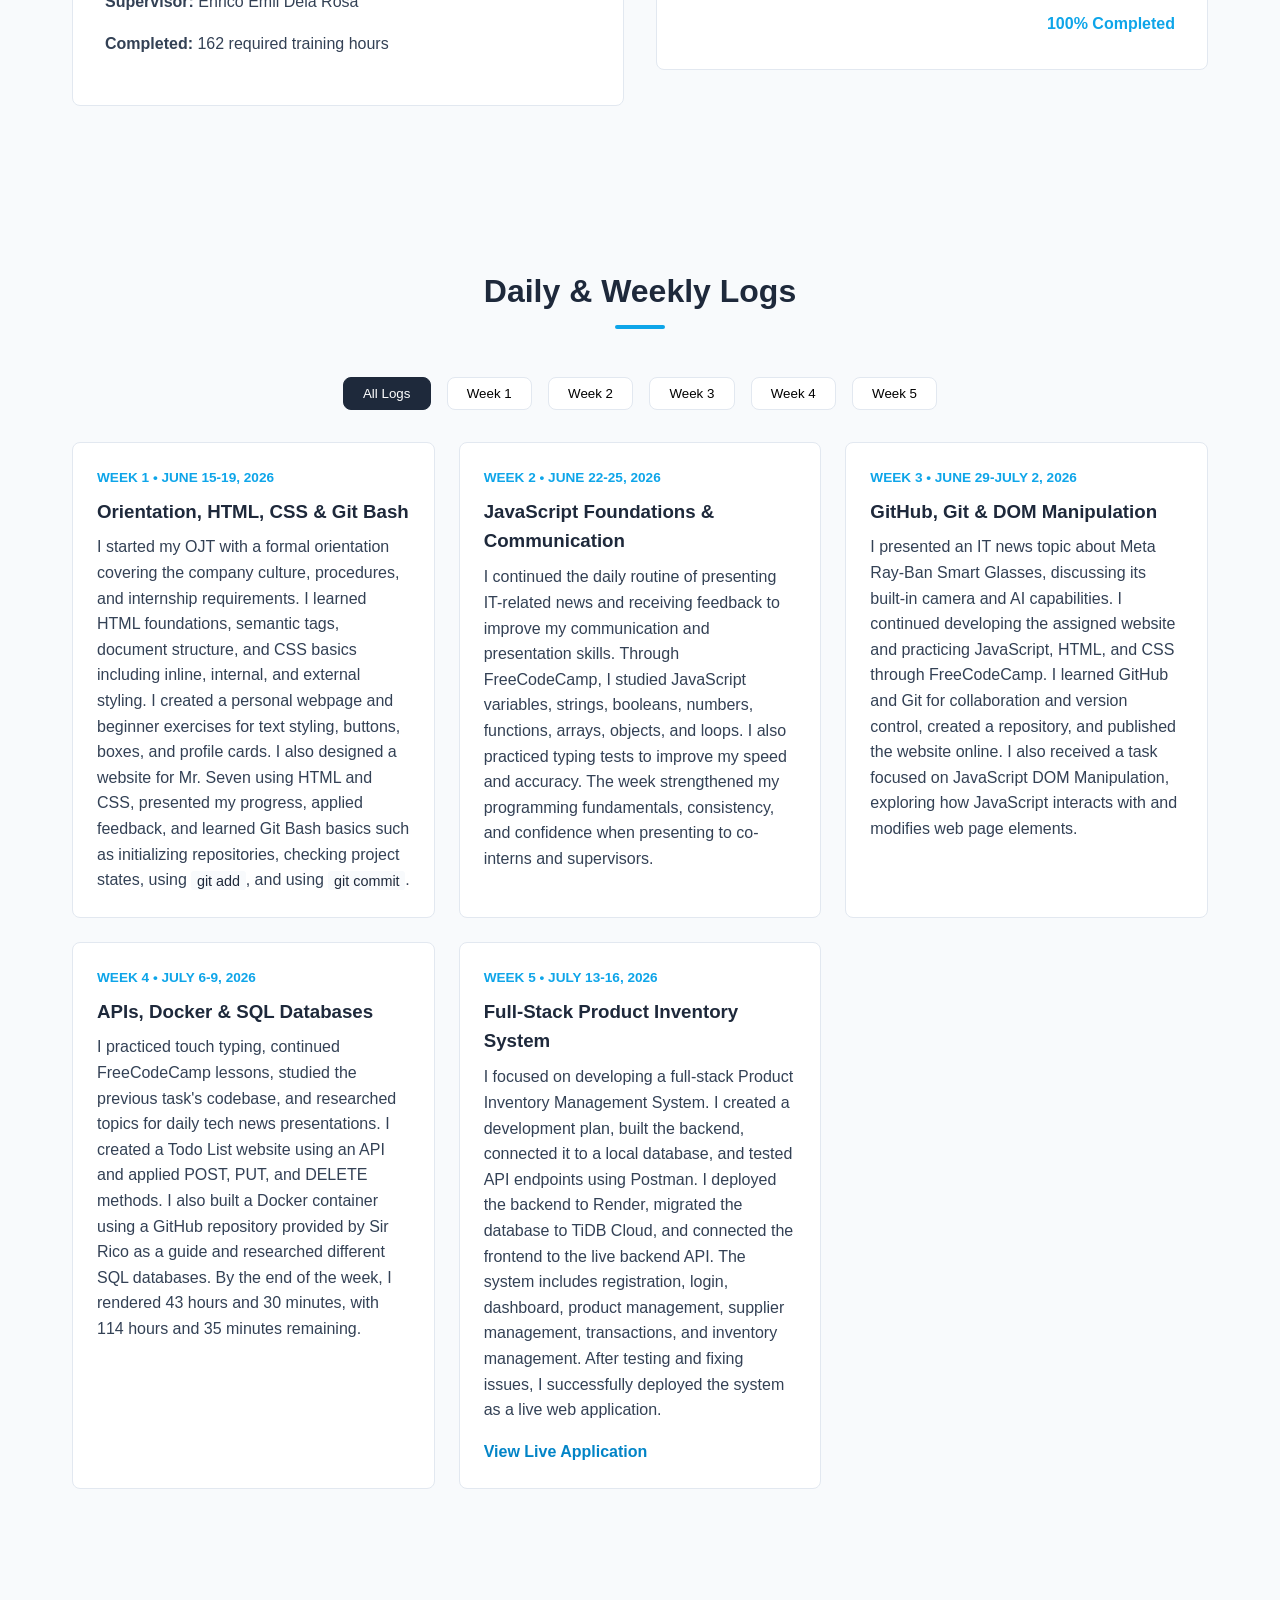
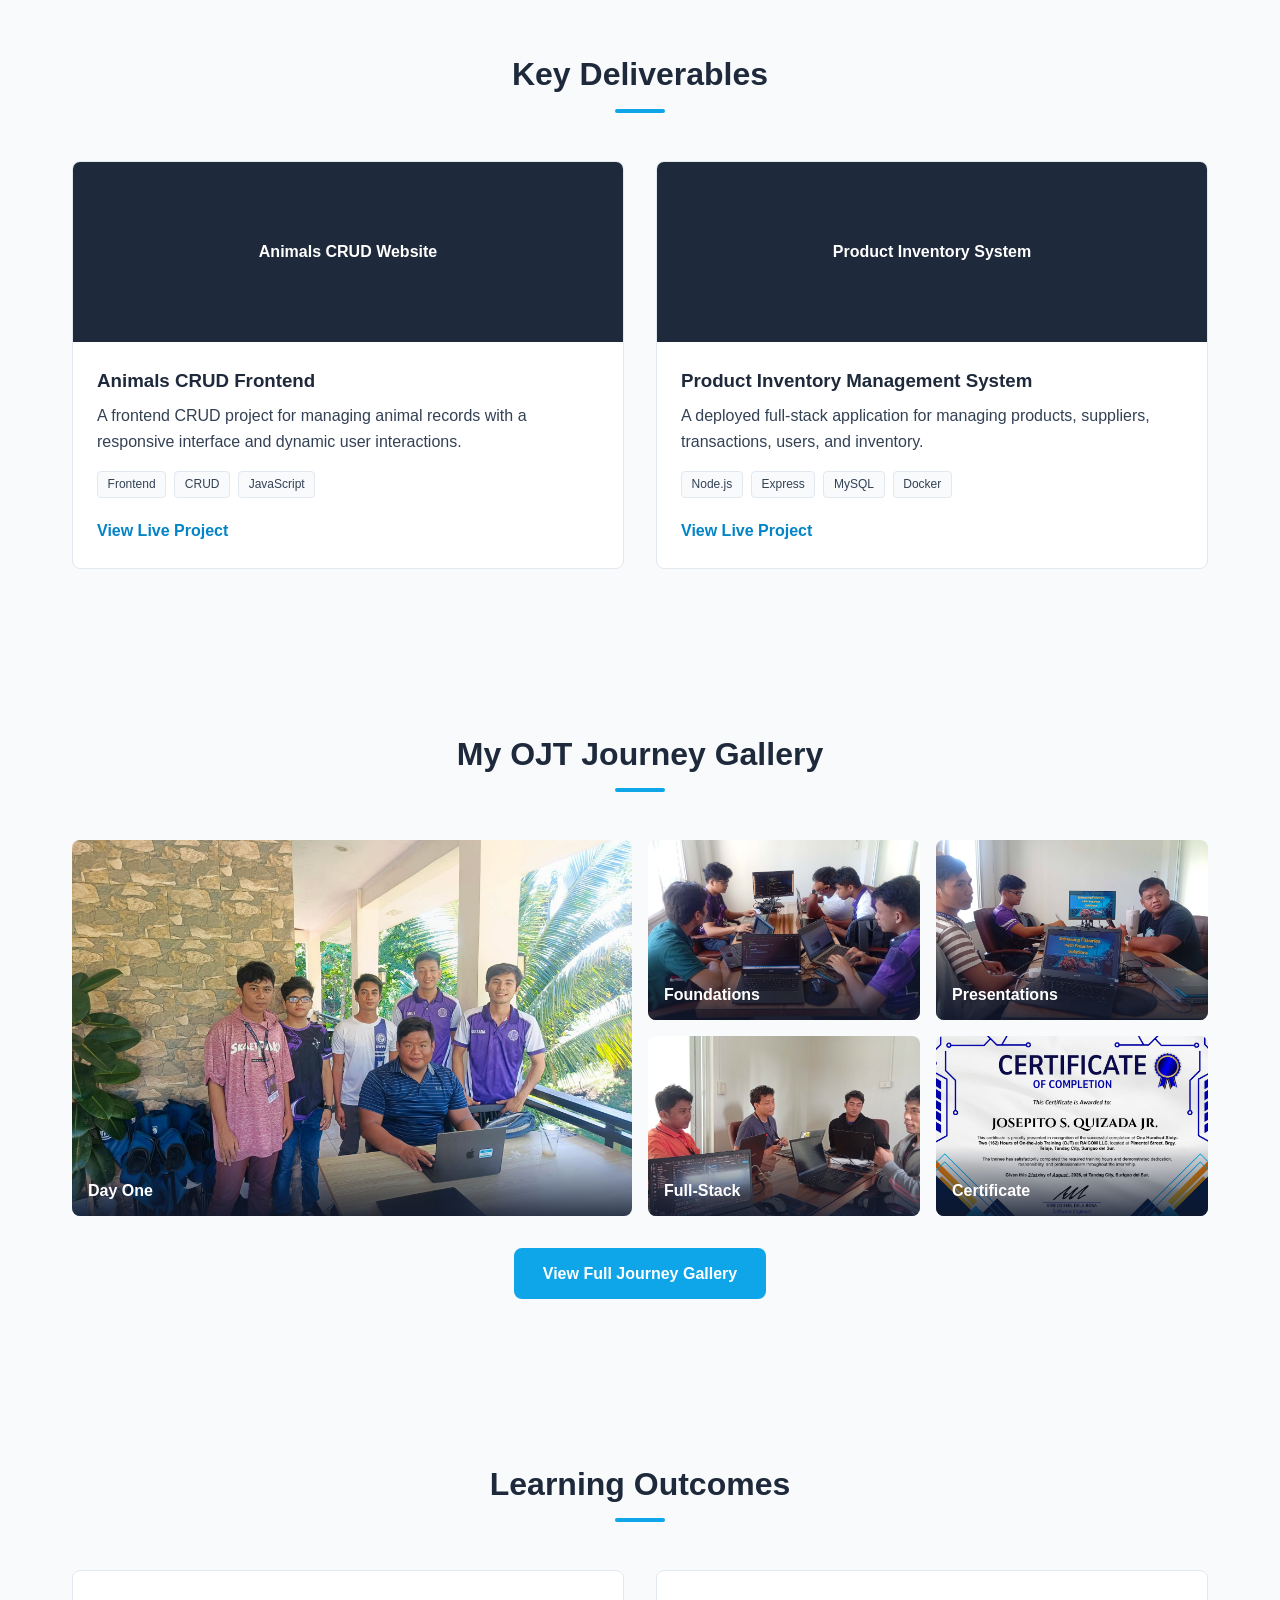
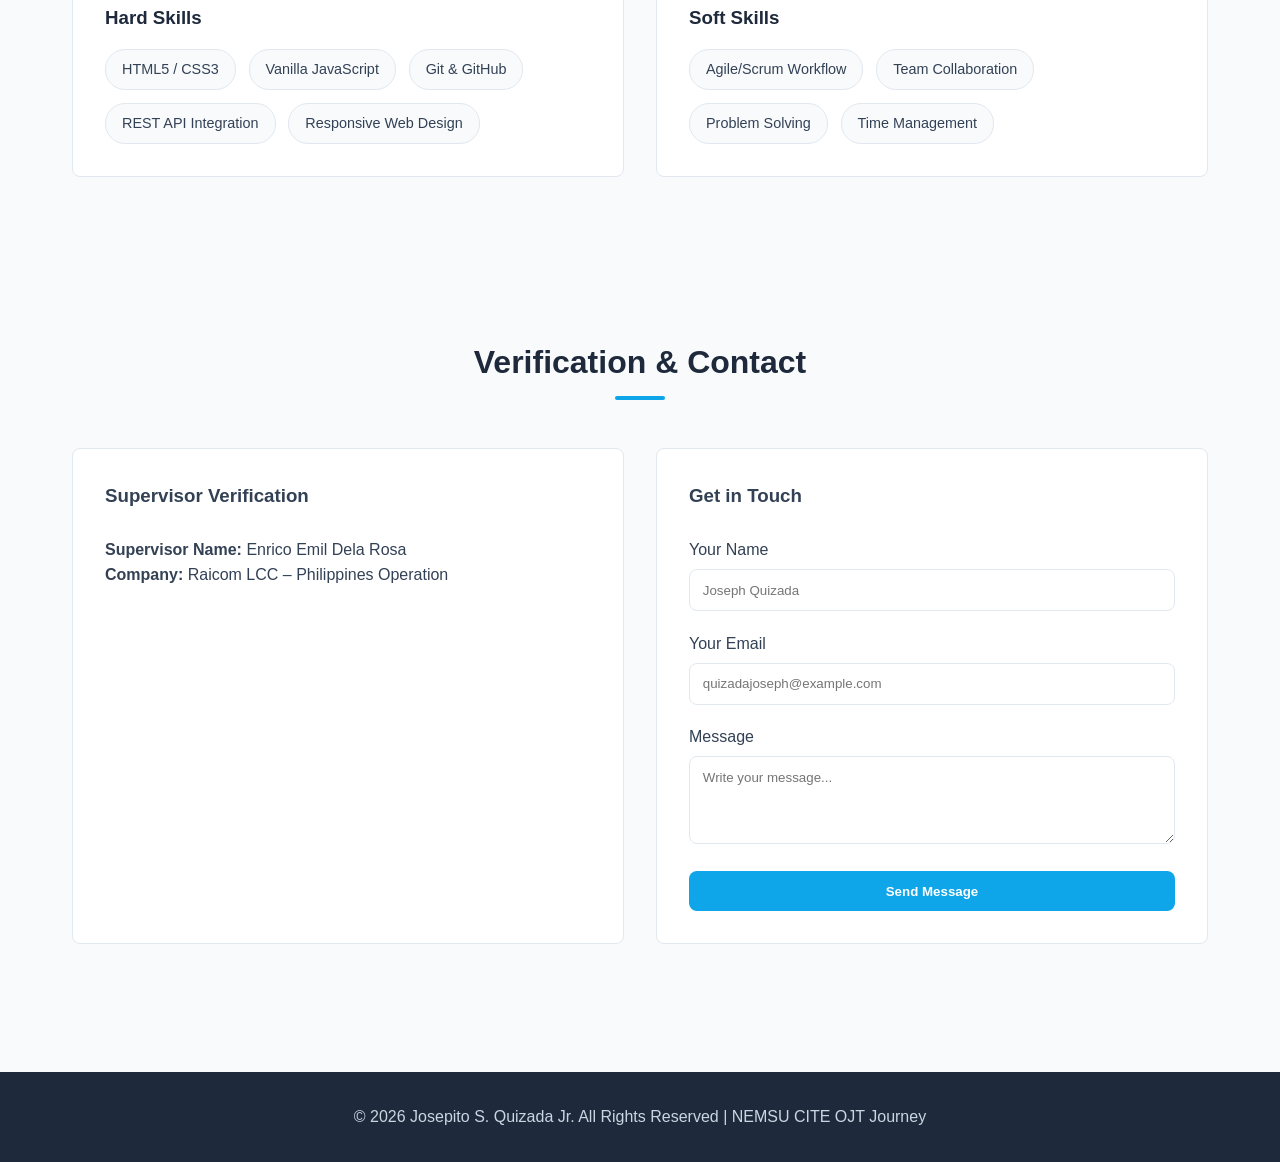
==== commit c7881f05: "add image" ====
--- a/index.html
+++ b/index.html
@@ -5,7 +5,7 @@
     <meta charset="UTF-8">
     <meta name="viewport" content="width=device-width, initial-scale=1.0">
     <title>OJT Portfolio | Raicom LCC Journey</title>
-    <link rel="stylesheet" href="style.css">
+    <link rel="stylesheet" href="style.css?v=2">
 </head>
 
 <body>
@@ -23,7 +23,7 @@
                 <li><a href="#about">About</a></li>
                 <li><a href="#logs">Weekly Logs</a></li>
                 <li><a href="#projects">Projects</a></li>
-                <li><a href="#gallery">Gallery</a></li>
+                <li><a href="gallery.html">Gallery</a></li>
                 <li><a href="#skills">Skills</a></li>
                 <li><a href="#contact">Contact</a></li>
             </ul>
@@ -213,73 +213,33 @@
         </div>
     </section>
 
-    <section id="certificates">
-        <h2 class="section-title">Certificates & Achievements</h2>
-        <div class="certificates-grid">
-            <article class="certificate-card">
-                <div class="certificate-img">FreeCodeCamp Certificate</div>
-                <div class="certificate-info">
-                    <h3>Responsive Web Design Certification</h3>
-                    <p>Completed the FreeCodeCamp Responsive Web Design course, covering HTML, CSS, and responsive design principles.</p>
-                    <a class="certificate-link" href="https://www.freecodecamp.org/certification/josepitong10/responsive-web-design" target="_blank" rel="noopener noreferrer">View Certificate</a>
-                </div>
-            </article>
-            <article class="certificate-card">
-                <div class="certificate-img">FreeCodeCamp Certificate</div>
-                <div class="certificate-info">
-                    <h3>JavaScript Algorithms and Data Structures Certification</h3>
-                    <p>Completed the FreeCodeCamp JavaScript Algorithms and Data Structures course, focusing on JavaScript fundamentals and problem-solving.</p>
-                    <a class="certificate-link" href="https://www.freecodecamp.org/certification/josepitong10/javascript-algorithms-and-data-structures" target="_blank" rel="noopener noreferrer">View Certificate</a>
-                </div>
-            </article>
-        </div>
-    </section>
-
-    <!-- DOCUMENT & CERTIFICATE GALLERY -->
+    <!-- JOURNEY GALLERY PREVIEW -->
     <section id="gallery">
-        <h2 class="section-title">Documents & Certificate Gallery</h2>
-        <div class="gallery-toolbar">
-            <div>
-                <h3>Keep your OJT evidence together</h3>
-                <p>Add photos, scanned documents, and certificates to this gallery.</p>
-            </div>
-            <div class="gallery-upload">
-                <label for="gallery-category">Category</label>
-                <select id="gallery-category">
-                    <option value="Image">Image</option>
-                    <option value="Document">Document</option>
-                    <option value="Certificate">Certificate</option>
-                </select>
-                <label for="gallery-input" class="upload-btn">＋ Add Files</label>
-                <input id="gallery-input" type="file" accept="image/*,.pdf,.doc,.docx" multiple>
-            </div>
-        </div>
-        <div class="gallery-grid" id="gallery-grid">
-            <article class="gallery-card">
-                <img class="gallery-preview" data-gallery-preview src="assets/ojt-workspace.svg" alt="OJT workspace image">
-                <div class="gallery-card-info">
-                    <h3>OJT Workspace</h3>
-                    <span class="gallery-category">Image</span>
-                </div>
-            </article>
-            <article class="gallery-card">
-                <img class="gallery-preview" data-gallery-preview src="assets/responsive-web-design-certificate.svg" alt="Responsive Web Design certificate">
-                <div class="gallery-card-info">
-                    <h3>Responsive Web Design Certificate</h3>
-                    <span class="gallery-category">Certificate</span>
-                </div>
-            </article>
-            <article class="gallery-card">
-                <img class="gallery-preview" data-gallery-preview src="assets/javascript-certificate.svg" alt="JavaScript certificate">
-                <div class="gallery-card-info">
-                    <h3>JavaScript Algorithms Certificate</h3>
-                    <span class="gallery-category">Certificate</span>
-                </div>
-            </article>
-            <div class="gallery-empty" id="gallery-empty" style="display: none;">
-                <span>＋</span>
-                <p>Your uploaded files will appear here.</p>
-            </div>
+        <h2 class="section-title">My OJT Journey Gallery</h2>
+        <div class="gallery-preview-grid">
+            <a href="gallery.html#day-one" class="gallery-preview-item large">
+                <img src="assets/raicombatch1.jpg" alt="Raicom LCC Batch 1 interns group photo" loading="lazy">
+                <span>Day One</span>
+            </a>
+            <a href="gallery.html#foundations" class="gallery-preview-item">
+                <img src="assets/724375684_2868672676807858_7904577269663058665_n.jpg" alt="Interns writing HTML in VS Code" loading="lazy">
+                <span>Foundations</span>
+            </a>
+            <a href="gallery.html#presentations" class="gallery-preview-item">
+                <img src="assets/740389538_890172923566680_3853242335883349469_n.jpg" alt="IT news presentation" loading="lazy">
+                <span>Presentations</span>
+            </a>
+            <a href="gallery.html#full-stack" class="gallery-preview-item">
+                <img src="assets/755864337_1749140056100746_517151868854817988_n.jpg" alt="Building a REST API with Node.js" loading="lazy">
+                <span>Full-Stack</span>
+            </a>
+            <a href="gallery.html#completion" class="gallery-preview-item">
+                <img src="assets/certificate/certificate.jpg" alt="Certificate of Completion" loading="lazy">
+                <span>Certificate</span>
+            </a>
+        </div>
+        <div class="gallery-cta">
+            <a href="gallery.html" class="btn">View Full Journey Gallery</a>
         </div>
     </section>
 
@@ -351,17 +311,12 @@
         </div>
     </div>
 
-    <div class="gallery-modal" id="gallery-modal" aria-hidden="true">
-        <button class="gallery-modal-close" id="gallery-modal-close" aria-label="Close image preview">&times;</button>
-        <img id="gallery-modal-image" src="" alt="Expanded gallery preview">
-    </div>
-
     <!-- FOOTER -->
     <footer>
         <p>&copy; 2026 Josepito S. Quizada Jr. All Rights Reserved | NEMSU CITE OJT Journey</p>
     </footer>
 
-    <script src="script.js"></script>
+    <script src="script.js?v=2"></script>
 </body>
 
 </html>
--- a/style.css
+++ b/style.css
@@ -41,6 +41,12 @@
     list-style: none;
 }
 
+img {
+    display: block;
+    max-width: 100%;
+    height: auto;
+}
+
 /* ==========================================
    NAVIGATION & HEADER
    ========================================== */
@@ -487,174 +493,366 @@
 }
 
 /* ==========================================
-   DOCUMENT & CERTIFICATE GALLERY
-   ========================================== */
-.gallery-toolbar {
-    display: flex;
-    justify-content: space-between;
-    align-items: center;
-    gap: 2rem;
-    padding: 1.5rem;
-    margin-bottom: 2rem;
+   JOURNEY GALLERY PREVIEW (HOME PAGE)
+   ========================================== */
+.gallery-preview-grid {
+    display: grid;
+    grid-template-columns: repeat(4, 1fr);
+    grid-auto-rows: 180px;
+    gap: 1rem;
+}
+
+.gallery-preview-item {
+    position: relative;
+    overflow: hidden;
+    border-radius: var(--radius);
     background: var(--primary);
-    color: #fff;
-    border-radius: var(--radius);
-}
-
-.gallery-toolbar h3 {
-    color: var(--accent);
-    margin-bottom: 0.25rem;
-}
-
-.gallery-toolbar p {
-    color: #cbd5e1;
-}
-
-.gallery-upload {
-    display: flex;
-    align-items: center;
-    gap: 0.75rem;
+}
+
+.gallery-preview-item.large {
+    grid-column: span 2;
+    grid-row: span 2;
+}
+
+.gallery-preview-item img {
+    width: 100%;
+    height: 100%;
+    object-fit: cover;
+    transition: transform 0.5s ease;
+}
+
+.gallery-preview-item span {
+    position: absolute;
+    left: 0;
+    right: 0;
+    bottom: 0;
+    padding: 2rem 1rem 0.75rem;
+    background: linear-gradient(transparent, rgba(15, 23, 42, 0.85));
+    color: #fff;
+    font-weight: 700;
+}
+
+.gallery-preview-item:hover img {
+    transform: scale(1.06);
+}
+
+.gallery-cta {
+    text-align: center;
+    margin-top: 2rem;
+}
+
+/* ==========================================
+   JOURNEY GALLERY PAGE
+   ========================================== */
+.gallery-hero {
+    min-height: 70vh;
+    max-width: none;
+}
+
+.journey-stats {
+    display: flex;
+    justify-content: center;
     flex-wrap: wrap;
-    justify-content: flex-end;
-}
-
-.gallery-upload label:first-child {
-    font-weight: 600;
-}
-
-#gallery-category {
-    padding: 0.7rem;
-    border: 1px solid var(--border);
-    border-radius: var(--radius);
-    background: #fff;
-    color: var(--text-main);
-}
-
-#gallery-input {
-    display: none;
-}
-
-.upload-btn {
-    display: inline-block;
-    padding: 0.7rem 1rem;
-    border-radius: var(--radius);
-    background: var(--accent);
-    color: #fff;
-    font-weight: 700;
-    cursor: pointer;
-    transition: var(--transition);
-}
-
-.upload-btn:hover {
-    background: var(--accent-hover);
-}
-
-.gallery-grid {
-    display: grid;
-    grid-template-columns: repeat(auto-fit, minmax(220px, 1fr));
-    gap: 1.5rem;
-}
-
-.gallery-card {
-    overflow: hidden;
-    background: var(--card-bg);
-    border: 1px solid var(--border);
-    border-radius: var(--radius);
-    transition: var(--transition);
-}
-
-.gallery-card:hover {
-    transform: translateY(-4px);
-    box-shadow: 0 8px 20px rgba(0, 0, 0, 0.08);
-}
-
-.gallery-preview {
-    width: 100%;
-    height: 180px;
-    object-fit: cover;
-    background: #e2e8f0;
-    cursor: pointer;
-}
-
-.document-preview {
-    display: flex;
-    align-items: center;
-    justify-content: center;
-    flex-direction: column;
-    gap: 0.5rem;
-    color: var(--primary);
-    cursor: default;
-}
-
-.document-preview span {
-    font-size: 2.5rem;
-}
-
-.gallery-card-info {
+    gap: 1rem;
+}
+
+.journey-stats div {
+    min-width: 120px;
     padding: 1rem;
-}
-
-.gallery-card-info h3 {
-    overflow: hidden;
-    color: var(--primary);
-    font-size: 1rem;
-    text-overflow: ellipsis;
-    white-space: nowrap;
-}
-
-.gallery-category {
-    display: inline-block;
-    margin-top: 0.35rem;
-    color: var(--accent-hover);
-    font-size: 0.8rem;
-    font-weight: 700;
-    text-transform: uppercase;
-}
-
-.gallery-empty {
-    grid-column: 1 / -1;
-    padding: 3rem 1rem;
-    border: 2px dashed var(--border);
-    color: var(--text-muted);
-    text-align: center;
-}
-
-.gallery-empty span {
+    border: 1px solid rgba(255, 255, 255, 0.15);
+    border-radius: var(--radius);
+    background: rgba(255, 255, 255, 0.05);
+}
+
+.journey-stats strong {
     display: block;
     color: var(--accent);
     font-size: 2rem;
-}
-
-.gallery-modal {
+    line-height: 1.1;
+}
+
+.journey-stats span {
+    color: #cbd5e1;
+    font-size: 0.85rem;
+}
+
+.journey {
+    position: relative;
+    max-width: 1200px;
+    margin: 0 auto;
+    padding: 0 2rem;
+}
+
+/* Timeline line connecting the chapters */
+.journey::before {
+    content: '';
+    position: absolute;
+    top: 5rem;
+    bottom: 10rem;
+    left: calc(2rem + 27px);
+    width: 2px;
+    background: linear-gradient(var(--accent), var(--border));
+}
+
+.chapter {
+    position: relative;
+    max-width: none;
+    padding: 4rem 0 1rem;
+}
+
+.chapter-header {
+    display: flex;
+    align-items: flex-start;
+    gap: 1.5rem;
+    margin-bottom: 2rem;
+}
+
+.chapter-number {
+    position: relative;
+    z-index: 1;
+    flex-shrink: 0;
+    display: flex;
+    align-items: center;
+    justify-content: center;
+    width: 56px;
+    height: 56px;
+    border-radius: 50%;
+    background: var(--primary);
+    border: 3px solid var(--accent);
+    color: #fff;
+    font-weight: 700;
+    font-size: 1.1rem;
+}
+
+.chapter-header h2 {
+    color: var(--primary);
+    font-size: 1.75rem;
+}
+
+.chapter-header p {
+    max-width: 700px;
+    color: var(--text-muted);
+}
+
+.chapter-header code {
+    background: var(--border);
+    color: var(--primary);
+    padding: 0.1rem 0.35rem;
+    border-radius: 3px;
+    font-size: 0.9em;
+}
+
+.photo-grid {
+    display: grid;
+    grid-template-columns: repeat(auto-fill, minmax(280px, 1fr));
+    grid-auto-rows: 220px;
+    grid-auto-flow: dense;
+    gap: 1.25rem;
+    padding-left: calc(56px + 1.5rem);
+}
+
+.journey-photo {
+    position: relative;
+    overflow: hidden;
+    border-radius: var(--radius);
+    background: var(--primary);
+    cursor: zoom-in;
+    box-shadow: 0 4px 14px rgba(15, 23, 42, 0.08);
+    opacity: 0;
+    transform: translateY(24px);
+    transition: opacity 0.6s ease, transform 0.6s ease, box-shadow 0.3s ease;
+}
+
+.journey-photo.visible {
+    opacity: 1;
+    transform: none;
+}
+
+.journey-photo.wide {
+    grid-column: span 2;
+    grid-row: span 2;
+}
+
+.journey-photo.tall {
+    grid-row: span 2;
+}
+
+.journey-photo img {
+    display: block;
+    width: 100%;
+    height: 100%;
+    object-fit: cover;
+    transition: transform 0.5s ease;
+}
+
+.journey-photo figcaption {
+    position: absolute;
+    left: 0;
+    right: 0;
+    bottom: 0;
+    padding: 2.5rem 1rem 0.9rem;
+    background: linear-gradient(transparent, rgba(15, 23, 42, 0.9));
+    color: #cbd5e1;
+    font-size: 0.85rem;
+    line-height: 1.4;
+}
+
+.journey-photo figcaption strong {
+    display: block;
+    color: #fff;
+    font-size: 1rem;
+    margin-bottom: 0.2rem;
+}
+
+.journey-photo figcaption code {
+    background: rgba(255, 255, 255, 0.15);
+    color: #fff;
+    padding: 0 0.3rem;
+    border-radius: 3px;
+}
+
+.journey-photo:hover {
+    box-shadow: 0 10px 28px rgba(15, 23, 42, 0.18);
+}
+
+.journey-photo:hover img {
+    transform: scale(1.05);
+}
+
+.certificate-feature {
+    margin-left: calc(56px + 1.5rem);
+    max-width: 900px;
+    padding: 1rem;
+    background: var(--card-bg);
+    border: 1px solid var(--border);
+    border-top: 4px solid var(--accent);
+}
+
+.certificate-feature img {
+    height: auto;
+    border-radius: 4px;
+}
+
+.certificate-feature figcaption {
+    position: static;
+    padding: 1rem 0 0;
+    background: none;
+    color: var(--text-muted);
+}
+
+.certificate-feature figcaption strong {
+    color: var(--primary);
+}
+
+.certificate-feature:hover img {
+    transform: none;
+}
+
+.journey-end {
+    padding: 4rem 0 2rem;
+    text-align: center;
+}
+
+.journey-end p {
+    max-width: 600px;
+    margin: 0 auto 1.5rem;
+    color: var(--text-muted);
+    font-style: italic;
+}
+
+/* Lightbox */
+.lightbox {
     display: none;
     position: fixed;
     inset: 0;
     z-index: 2100;
     align-items: center;
     justify-content: center;
-    padding: 2rem;
-    background: rgba(15, 23, 42, 0.9);
-}
-
-.gallery-modal.open {
-    display: flex;
-}
-
-.gallery-modal img {
-    max-width: min(100%, 1000px);
-    max-height: 90vh;
+    padding: 2rem 4.5rem;
+    background: rgba(15, 23, 42, 0.95);
+}
+
+.lightbox.open {
+    display: flex;
+}
+
+.lightbox figure {
+    max-width: 1100px;
+    text-align: center;
+}
+
+.lightbox img {
+    max-width: 100%;
+    max-height: 78vh;
     object-fit: contain;
-}
-
-.gallery-modal-close {
+    border-radius: 4px;
+}
+
+.lightbox figcaption {
+    margin-top: 1rem;
+    color: #cbd5e1;
+}
+
+.lightbox figcaption strong {
+    display: block;
+    color: #fff;
+    font-size: 1.1rem;
+}
+
+.lightbox figcaption code {
+    background: rgba(255, 255, 255, 0.1);
+    color: #fff;
+    padding: 0.1rem 0.35rem;
+    border-radius: 3px;
+}
+
+.lightbox-count {
+    display: block;
+    margin-top: 0.5rem;
+    color: var(--accent);
+    font-size: 0.85rem;
+    font-weight: 600;
+}
+
+.lightbox-btn {
     position: absolute;
+    border: 0;
+    background: rgba(255, 255, 255, 0.08);
+    color: #fff;
+    cursor: pointer;
+    transition: var(--transition);
+}
+
+.lightbox-btn:hover {
+    background: var(--accent);
+}
+
+.lightbox-close {
     top: 1rem;
-    right: 1.5rem;
-    border: 0;
-    background: transparent;
-    color: #fff;
+    right: 1rem;
+    width: 44px;
+    height: 44px;
+    border-radius: 50%;
+    font-size: 1.8rem;
+    line-height: 1;
+}
+
+.lightbox-prev,
+.lightbox-next {
+    top: 50%;
+    transform: translateY(-50%);
+    width: 48px;
+    height: 72px;
+    border-radius: var(--radius);
     font-size: 2.5rem;
-    cursor: pointer;
+}
+
+.lightbox-prev {
+    left: 1rem;
+}
+
+.lightbox-next {
+    right: 1rem;
 }
 
 /* ==========================================
@@ -812,13 +1010,49 @@
         grid-template-columns: 1fr;
     }
 
-    .gallery-toolbar {
-        align-items: flex-start;
-        flex-direction: column;
-    }
-
-    .gallery-upload {
-        justify-content: flex-start;
+    .gallery-preview-grid {
+        grid-template-columns: 1fr 1fr;
+        grid-auto-rows: 140px;
+    }
+
+    .journey {
+        padding: 0 1rem;
+    }
+
+    .journey::before {
+        display: none;
+    }
+
+    .chapter-number {
+        width: 44px;
+        height: 44px;
+        font-size: 0.95rem;
+    }
+
+    .photo-grid {
+        grid-template-columns: 1fr;
+        grid-auto-rows: 240px;
+        padding-left: 0;
+    }
+
+    .journey-photo.wide {
+        grid-column: auto;
+        grid-row: auto;
+    }
+
+    .certificate-feature {
+        margin-left: 0;
+    }
+
+    .lightbox {
+        padding: 4rem 0.5rem 6rem;
+    }
+
+    .lightbox-prev,
+    .lightbox-next {
+        top: auto;
+        bottom: 1rem;
+        transform: none;
     }
 
     .hero h1 {
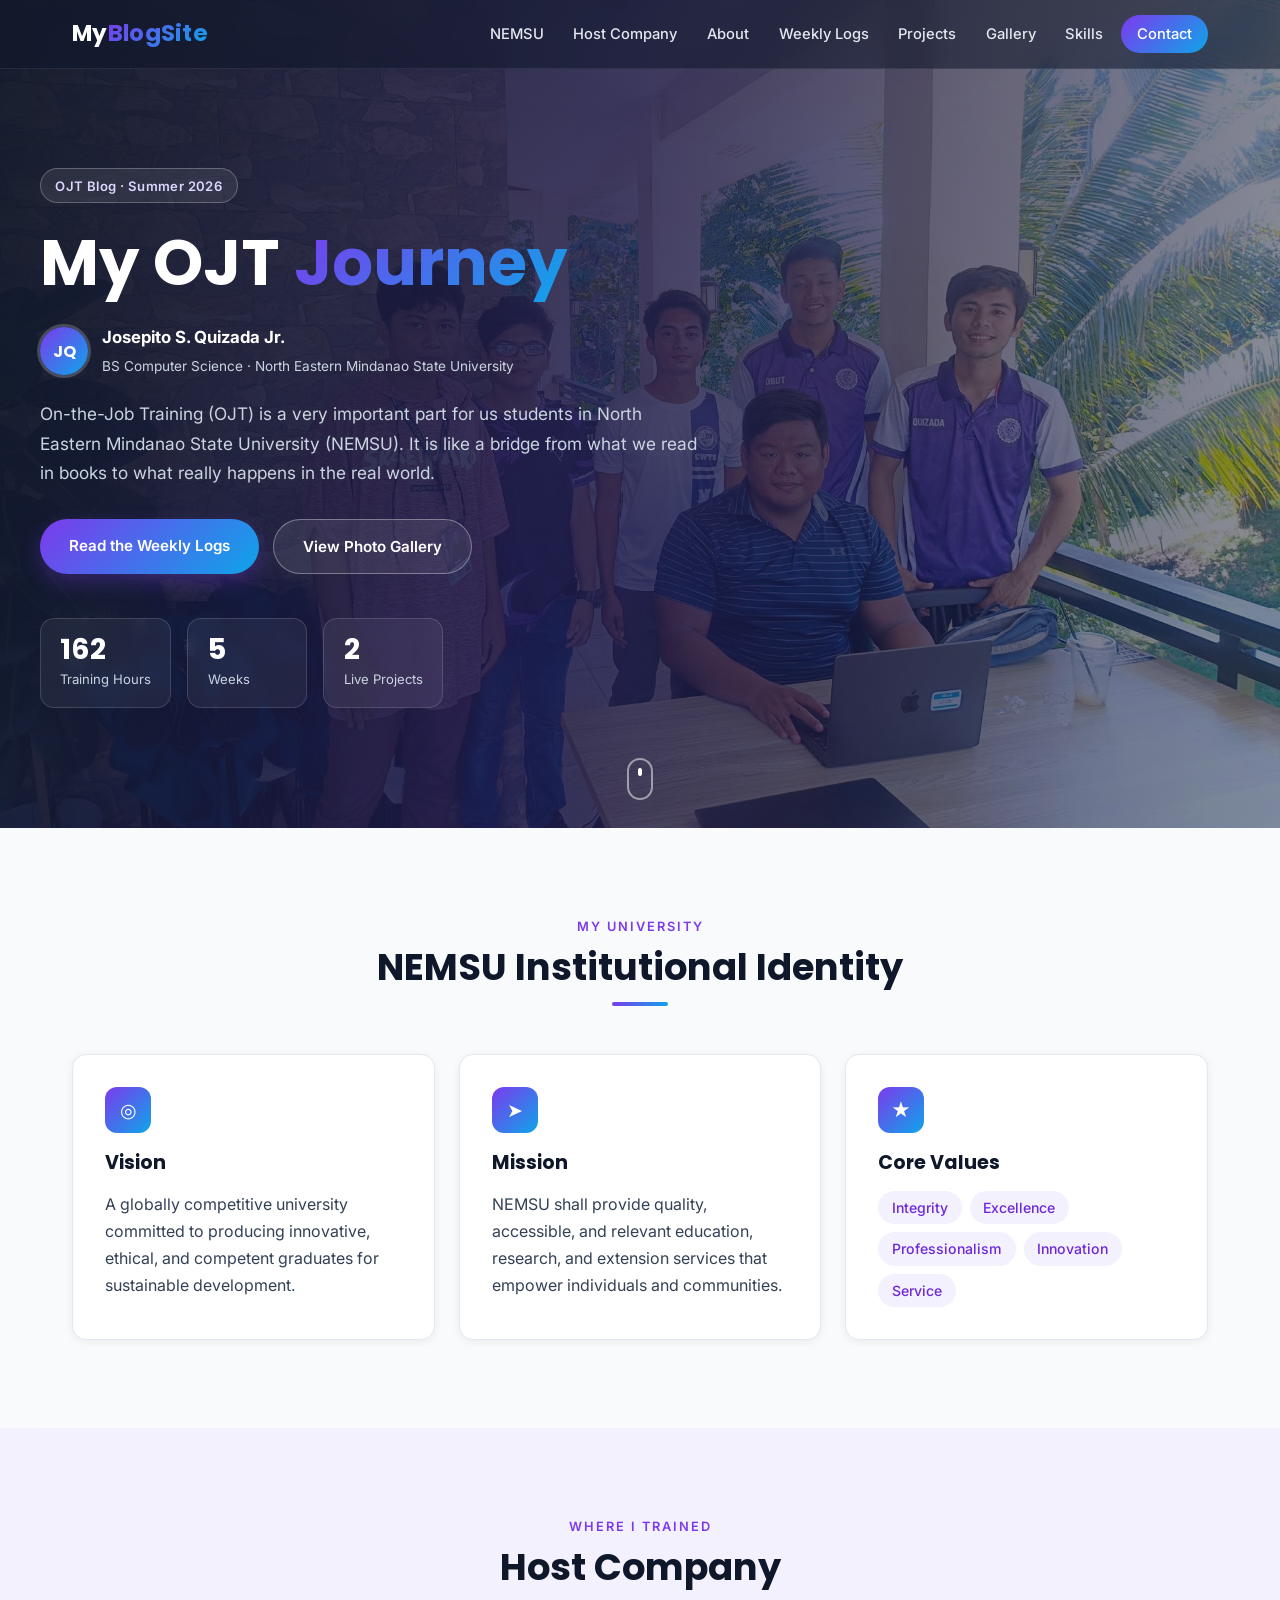
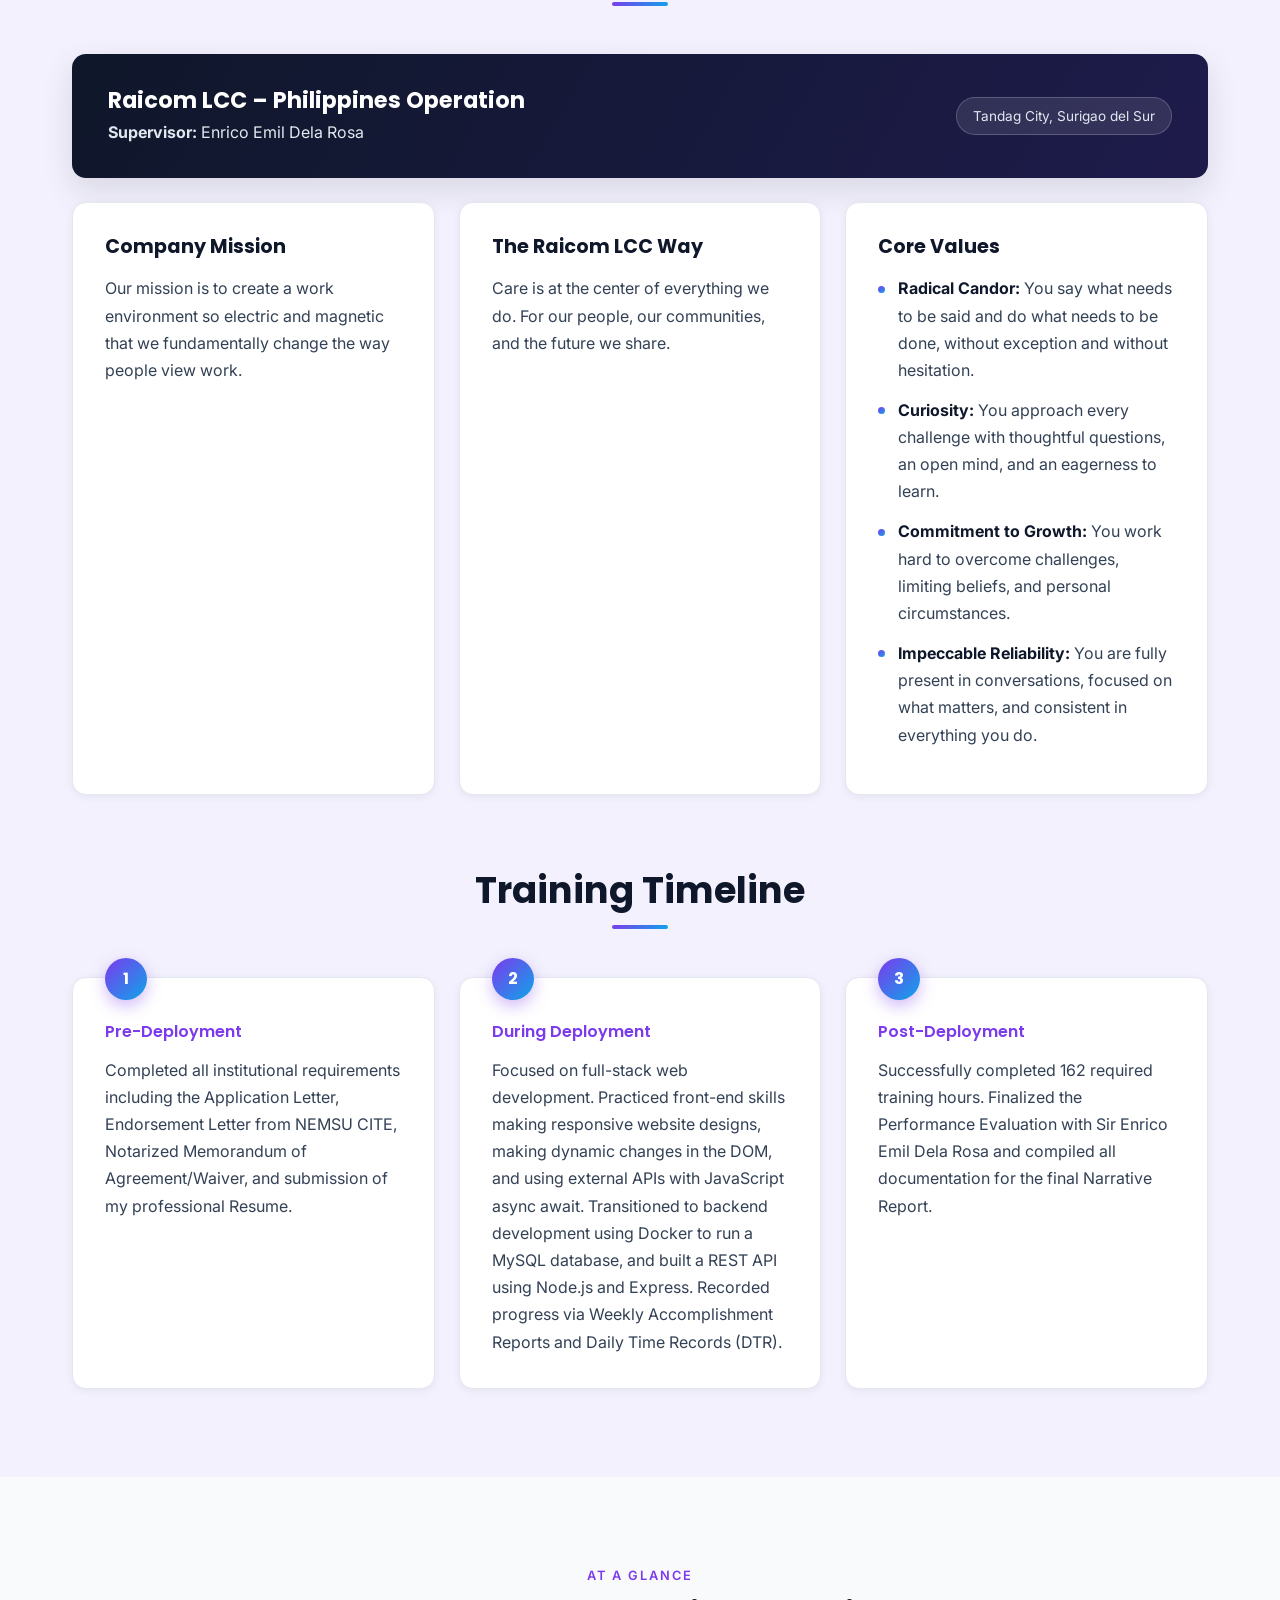
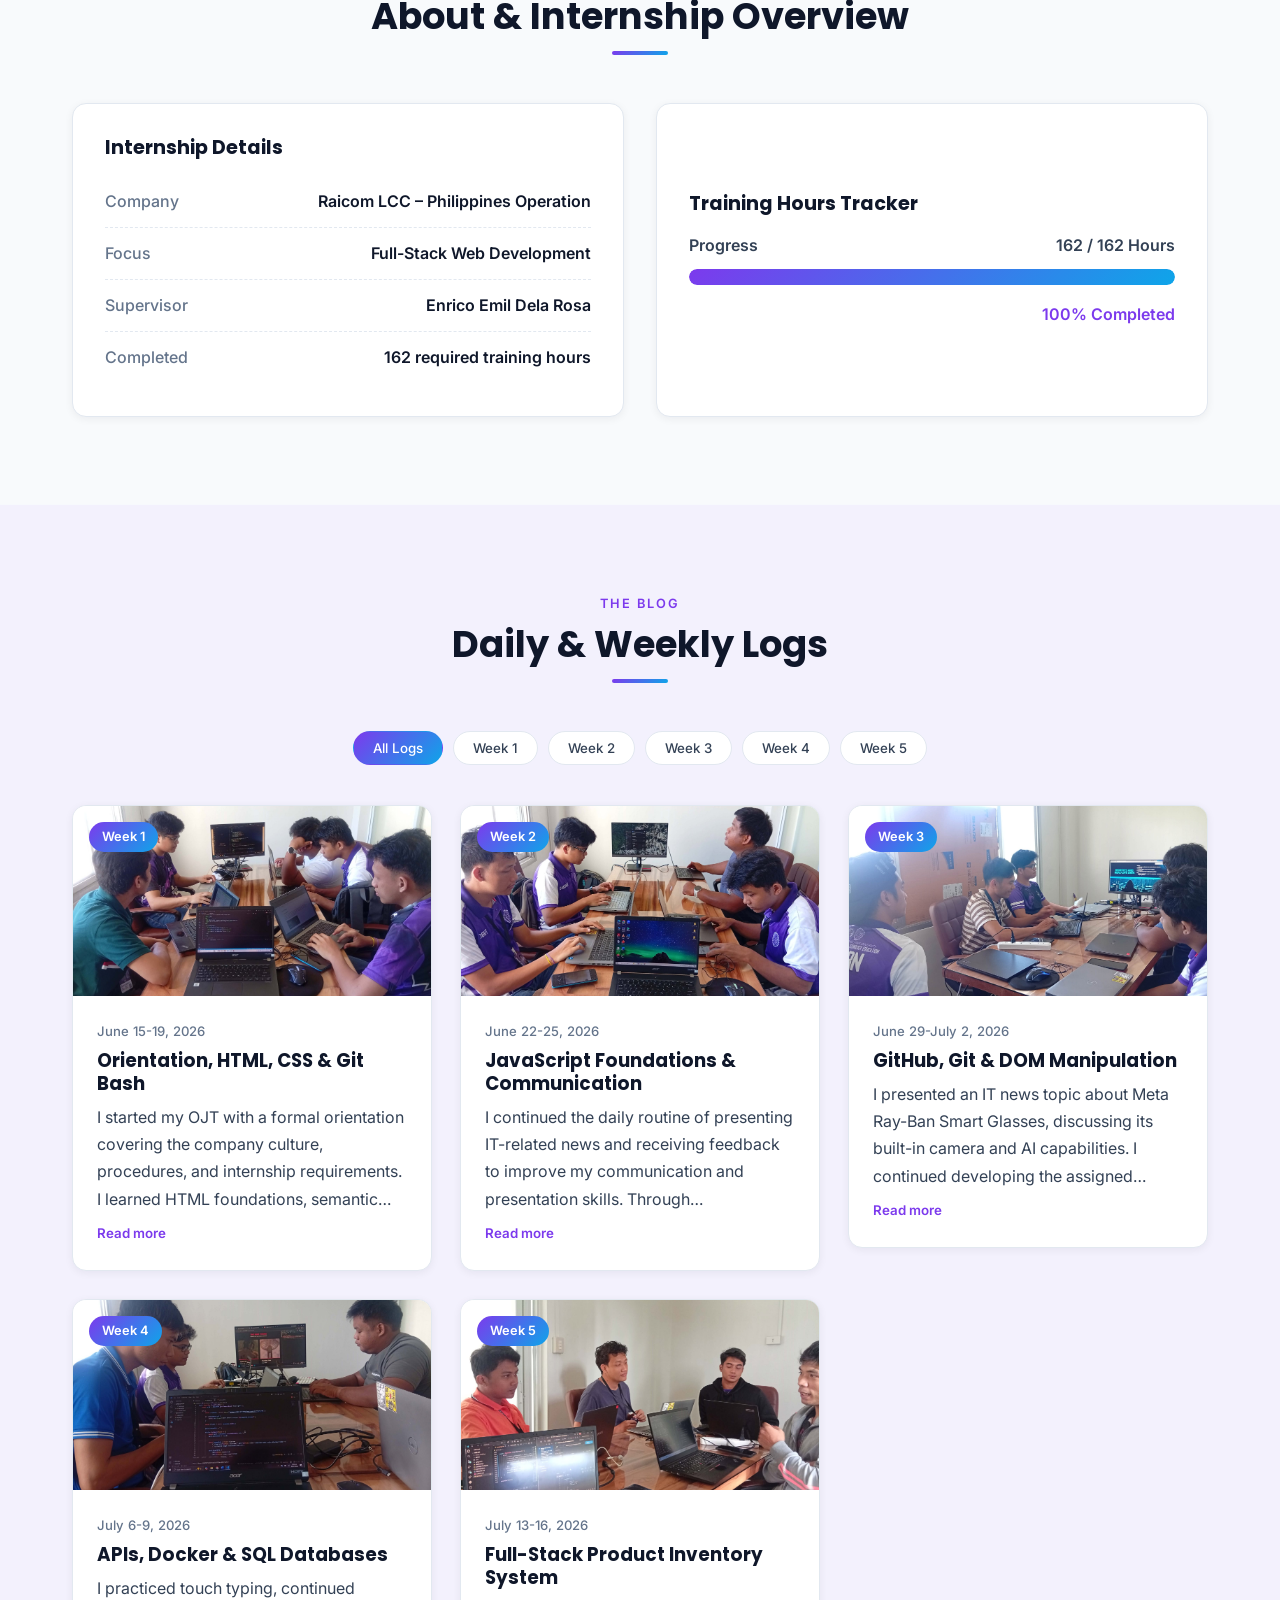
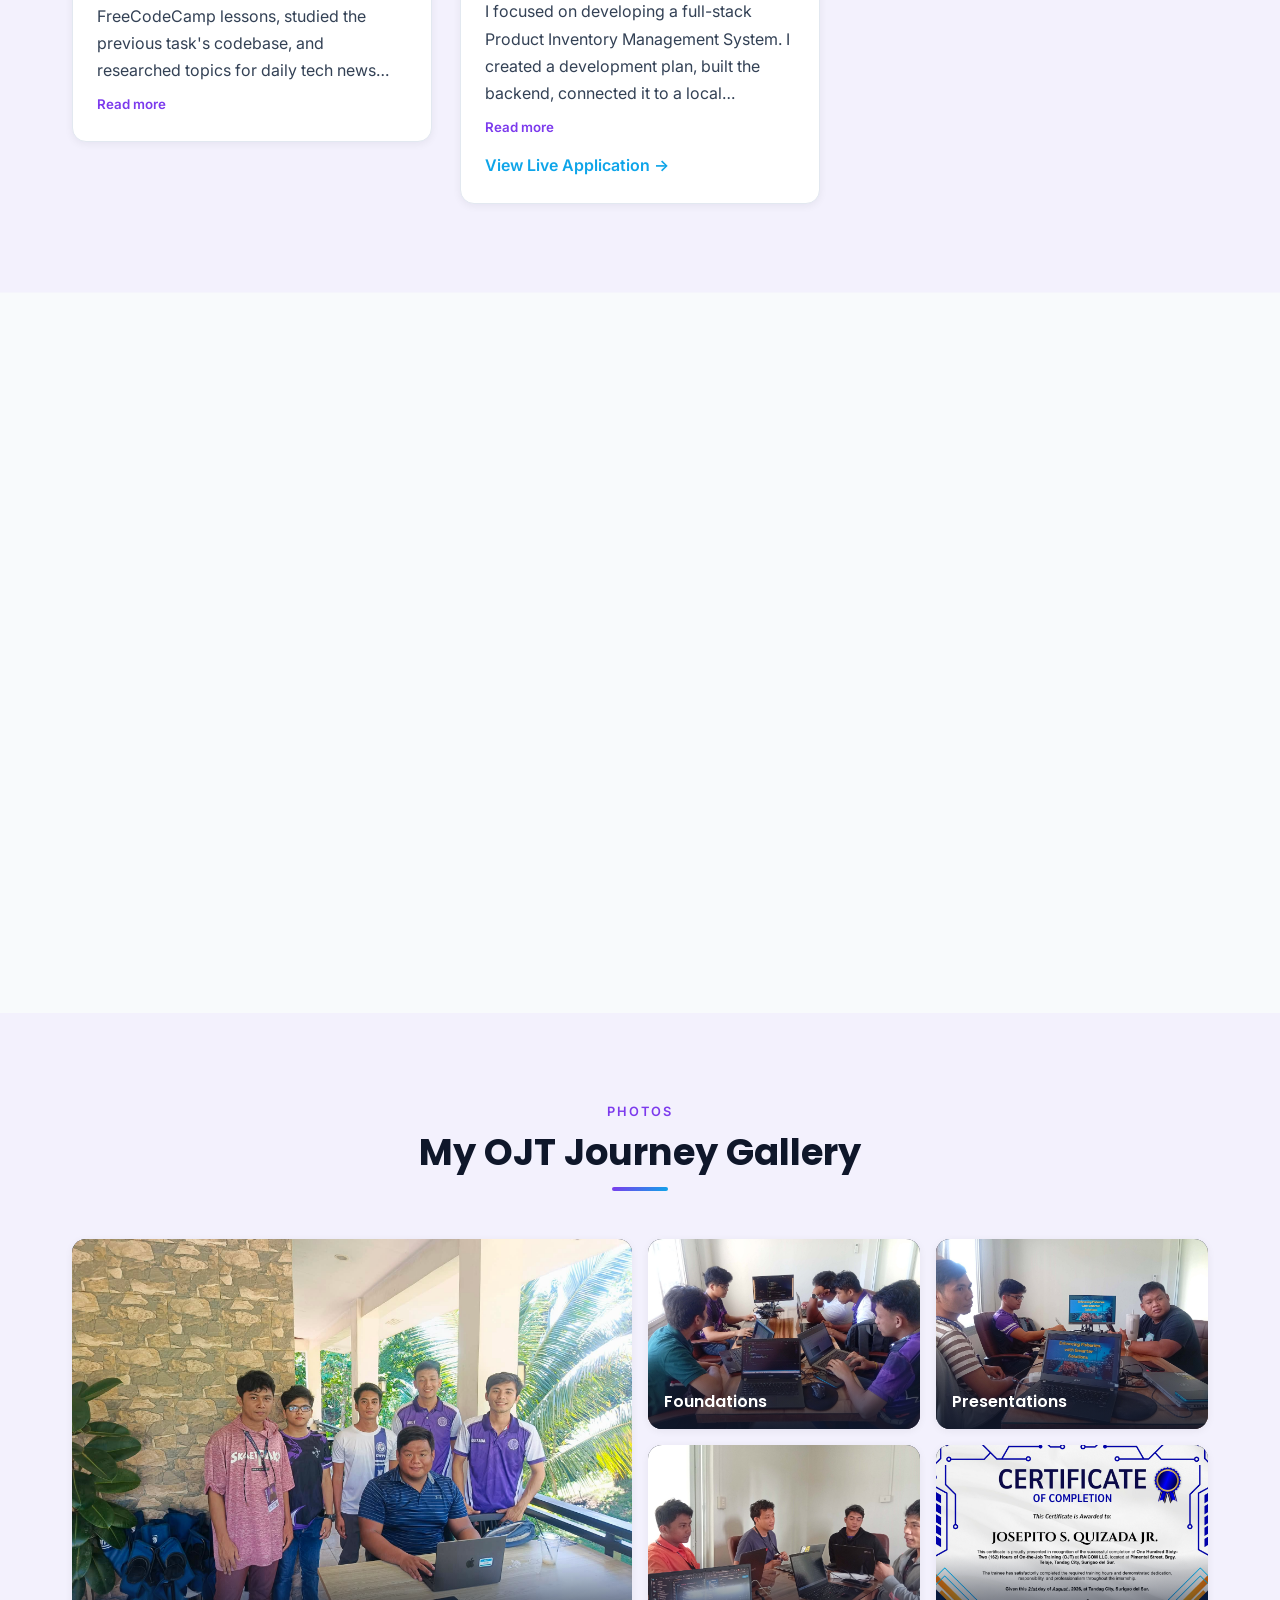
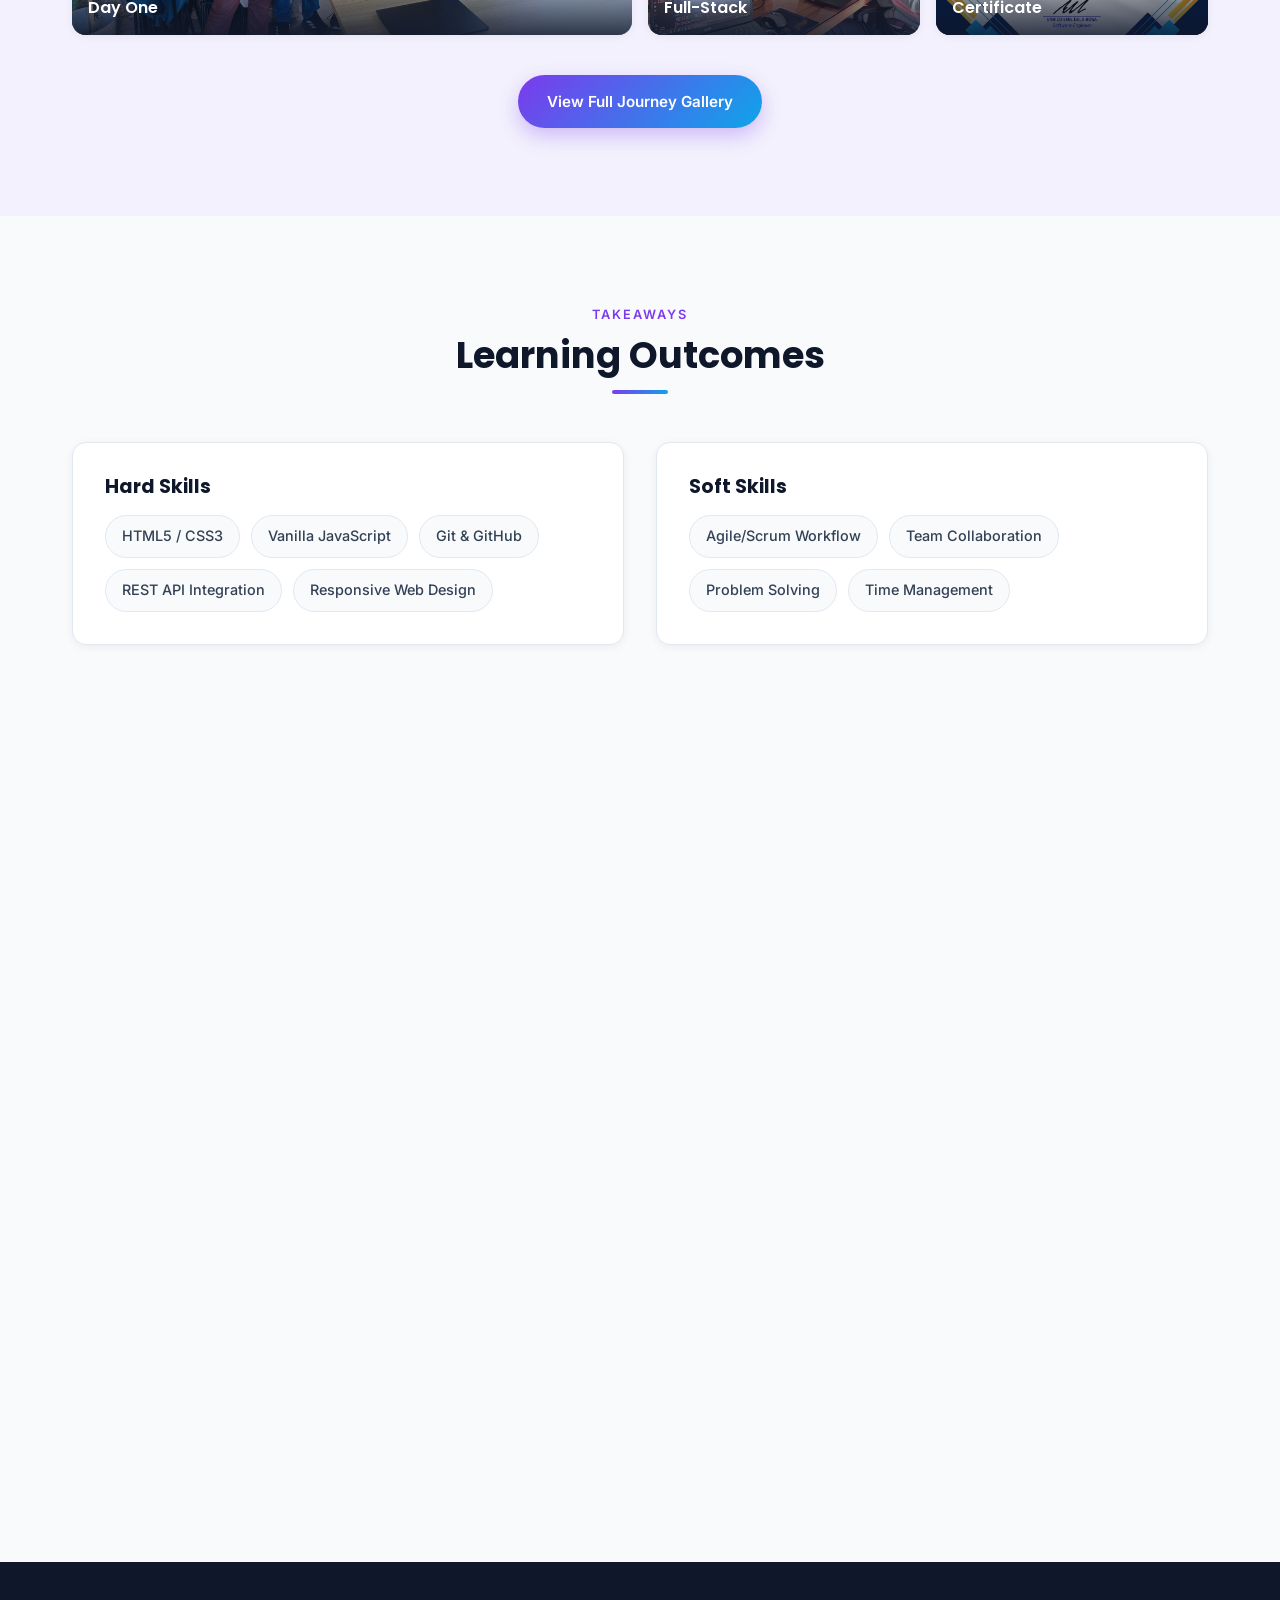
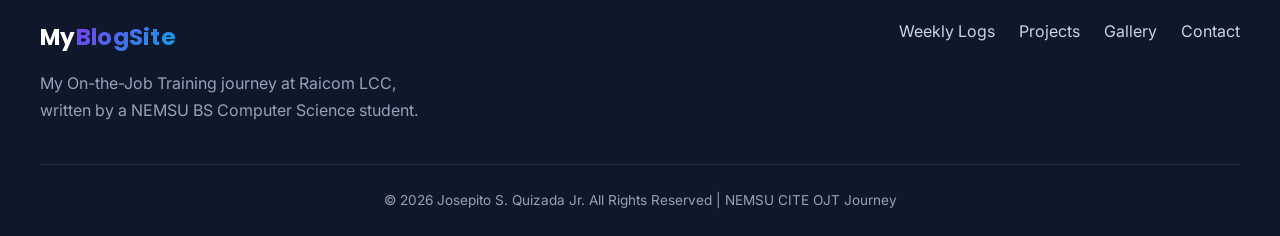
==== commit f785a0b1: "make responsive image" ====
--- a/index.html
+++ b/index.html
@@ -4,58 +4,80 @@
 <head>
     <meta charset="UTF-8">
     <meta name="viewport" content="width=device-width, initial-scale=1.0">
-    <title>OJT Portfolio | Raicom LCC Journey</title>
-    <link rel="stylesheet" href="style.css?v=2">
+    <title>MyBlogSite | Raicom LCC Journey</title>
+    <link rel="preconnect" href="https://fonts.googleapis.com">
+    <link rel="preconnect" href="https://fonts.gstatic.com" crossorigin>
+    <link href="https://fonts.googleapis.com/css2?family=Inter:wght@400;500;600&family=Poppins:wght@500;600;700&display=swap" rel="stylesheet">
+    <link rel="stylesheet" href="style.css?v=3">
 </head>
 
 <body>
 
     <!-- HEADER / NAVIGATION -->
-    <header>
+    <header id="site-header">
         <div class="nav-container">
-            <div class="logo">OJT<span>Portfolio</span></div>
-            <div class="hamburger" id="hamburger">
+            <a href="index.html" class="logo">My<span>BlogSite</span></a>
+            <button class="hamburger" id="hamburger" aria-label="Toggle menu">
                 <span></span><span></span><span></span>
-            </div>
+            </button>
             <ul class="nav-links" id="nav-links">
-                <li><a href="#institutional-identity">NEMSU Identity</a></li>
+                <li><a href="#institutional-identity">NEMSU</a></li>
                 <li><a href="#host-company">Host Company</a></li>
                 <li><a href="#about">About</a></li>
                 <li><a href="#logs">Weekly Logs</a></li>
                 <li><a href="#projects">Projects</a></li>
                 <li><a href="gallery.html">Gallery</a></li>
                 <li><a href="#skills">Skills</a></li>
-                <li><a href="#contact">Contact</a></li>
+                <li><a href="#contact" class="nav-cta">Contact</a></li>
             </ul>
         </div>
     </header>
 
     <!-- HERO SECTION -->
-    <section class="hero">
+    <section class="hero" style="--hero-image: url('assets/raicombatch1.jpg');">
         <div class="hero-content">
-            <h1>My OJT Journey</h1>
-            <h2>Josepito S. Quizada Jr.</h2>
-            <p class="hero-program">BS Computer Science | North Eastern Mindanao State University</p>
+            <span class="hero-chip">OJT Blog · Summer 2026</span>
+            <h1>My OJT <span class="gradient-text">Journey</span></h1>
+            <div class="hero-author">
+                <span class="avatar">JQ</span>
+                <div>
+                    <strong>Josepito S. Quizada Jr.</strong>
+                    <small>BS Computer Science · North Eastern Mindanao State University</small>
+                </div>
+            </div>
             <p>On-the-Job Training (OJT) is a very important part for us students in North Eastern Mindanao State University (NEMSU). It is like a bridge from what we read in books to what really happens in the real world.</p>
-            <a href="#logs" class="btn">View Work Logs</a>
-        </div>
+            <div class="hero-actions">
+                <a href="#logs" class="btn">Read the Weekly Logs</a>
+                <a href="gallery.html" class="btn btn-ghost">View Photo Gallery</a>
+            </div>
+            <div class="hero-stats">
+                <div><strong>162</strong><span>Training Hours</span></div>
+                <div><strong>5</strong><span>Weeks</span></div>
+                <div><strong>2</strong><span>Live Projects</span></div>
+            </div>
+        </div>
+        <a href="#institutional-identity" class="scroll-hint" aria-label="Scroll down"></a>
     </section>
 
     <!-- NEMSU INSTITUTIONAL IDENTITY -->
-    <section id="institutional-identity">
+    <section id="institutional-identity" class="reveal">
+        <span class="section-eyebrow">My University</span>
         <h2 class="section-title">NEMSU Institutional Identity</h2>
         <div class="identity-grid">
             <article class="identity-card">
+                <span class="card-icon">◎</span>
                 <h3>Vision</h3>
                 <p>A globally competitive university committed to producing innovative, ethical, and competent graduates for sustainable development.</p>
             </article>
             <article class="identity-card">
+                <span class="card-icon">➤</span>
                 <h3>Mission</h3>
                 <p>NEMSU shall provide quality, accessible, and relevant education, research, and extension services that empower individuals and communities.</p>
             </article>
             <article class="identity-card">
+                <span class="card-icon">★</span>
                 <h3>Core Values</h3>
-                <ul>
+                <ul class="pill-list">
                     <li>Integrity</li>
                     <li>Excellence</li>
                     <li>Professionalism</li>
@@ -67,11 +89,15 @@
     </section>
 
     <!-- HOST COMPANY & TRAINING TIMELINE -->
-    <section id="host-company">
+    <section id="host-company" class="band reveal">
+        <span class="section-eyebrow">Where I Trained</span>
         <h2 class="section-title">Host Company</h2>
         <div class="host-company-intro">
-            <h3>Raicom LCC – Philippines Operation</h3>
-            <p><strong>Supervisor:</strong> Enrico Emil Dela Rosa</p>
+            <div>
+                <h3>Raicom LCC – Philippines Operation</h3>
+                <p><strong>Supervisor:</strong> Enrico Emil Dela Rosa</p>
+            </div>
+            <span class="intro-badge">Tandag City, Surigao del Sur</span>
         </div>
         <div class="host-company-grid">
             <article class="host-card">
@@ -96,14 +122,17 @@
         <h2 class="section-title timeline-title">Training Timeline</h2>
         <div class="timeline-grid">
             <article class="timeline-card">
+                <span class="timeline-step">1</span>
                 <span class="timeline-label">Pre-Deployment</span>
                 <p>Completed all institutional requirements including the Application Letter, Endorsement Letter from NEMSU CITE, Notarized Memorandum of Agreement/Waiver, and submission of my professional Resume.</p>
             </article>
             <article class="timeline-card">
+                <span class="timeline-step">2</span>
                 <span class="timeline-label">During Deployment</span>
                 <p>Focused on full-stack web development. Practiced front-end skills making responsive website designs, making dynamic changes in the DOM, and using external APIs with JavaScript async await. Transitioned to backend development using Docker to run a MySQL database, and built a REST API using Node.js and Express. Recorded progress via Weekly Accomplishment Reports and Daily Time Records (DTR).</p>
             </article>
             <article class="timeline-card">
+                <span class="timeline-step">3</span>
                 <span class="timeline-label">Post-Deployment</span>
                 <p>Successfully completed 162 required training hours. Finalized the Performance Evaluation with Sir Enrico Emil Dela Rosa and compiled all documentation for the final Narrative Report.</p>
             </article>
@@ -111,20 +140,21 @@
     </section>
 
     <!-- ABOUT & HOURS OVERVIEW -->
-    <section id="about">
+    <section id="about" class="reveal">
+        <span class="section-eyebrow">At a Glance</span>
         <h2 class="section-title">About & Internship Overview</h2>
         <div class="about-grid">
             <div class="about-info">
                 <h3>Internship Details</h3>
-                <br>
-                <p><strong>Company:</strong> Raicom LCC – Philippines Operation</p>
-                <p><strong>Focus:</strong> Full-Stack Web Development</p>
-                <p><strong>Supervisor:</strong> Enrico Emil Dela Rosa</p>
-                <p><strong>Completed:</strong> 162 required training hours</p>
+                <dl class="detail-list">
+                    <div><dt>Company</dt><dd>Raicom LCC – Philippines Operation</dd></div>
+                    <div><dt>Focus</dt><dd>Full-Stack Web Development</dd></div>
+                    <div><dt>Supervisor</dt><dd>Enrico Emil Dela Rosa</dd></div>
+                    <div><dt>Completed</dt><dd>162 required training hours</dd></div>
+                </dl>
             </div>
             <div class="progress-box">
                 <h3>Training Hours Tracker</h3>
-                <br>
                 <div class="progress-details">
                     <span>Progress</span>
                     <span id="hours-text">0 / 162 Hours</span>
@@ -132,14 +162,14 @@
                 <div class="progress-bar-bg">
                     <div class="progress-bar-fill" id="progress-fill"></div>
                 </div>
-                <p id="percentage-text" style="text-align: right; font-weight: 600; color: var(--accent);">0% Completed
-                </p>
-            </div>
-        </div>
-    </section>
-
-    <!-- WEEKLY LOGS (FILTERABLE) -->
-    <section id="logs">
+                <p id="percentage-text" class="percentage-text">0% Completed</p>
+            </div>
+        </div>
+    </section>
+
+    <!-- WEEKLY LOGS (FILTERABLE BLOG POSTS) -->
+    <section id="logs" class="band reveal">
+        <span class="section-eyebrow">The Blog</span>
         <h2 class="section-title">Daily & Weekly Logs</h2>
         <div class="filter-buttons">
             <button class="filter-btn active" data-filter="all">All Logs</button>
@@ -150,41 +180,83 @@
             <button class="filter-btn" data-filter="week5">Week 5</button>
         </div>
         <div class="logs-grid">
-            <div class="log-card" data-category="week1">
-                <div class="date">Week 1 • June 15-19, 2026</div>
-                <h3>Orientation, HTML, CSS & Git Bash</h3>
-                <p>I started my OJT with a formal orientation covering the company culture, procedures, and internship requirements. I learned HTML foundations, semantic tags, document structure, and CSS basics including inline, internal, and external styling. I created a personal webpage and beginner exercises for text styling, buttons, boxes, and profile cards. I also designed a website for Mr. Seven using HTML and CSS, presented my progress, applied feedback, and learned Git Bash basics such as initializing repositories, checking project states, using <code>git add</code>, and using <code>git commit</code>.</p>
-            </div>
-            <div class="log-card" data-category="week2">
-                <div class="date">Week 2 • June 22-25, 2026</div>
-                <h3>JavaScript Foundations & Communication</h3>
-                <p>I continued the daily routine of presenting IT-related news and receiving feedback to improve my communication and presentation skills. Through FreeCodeCamp, I studied JavaScript variables, strings, booleans, numbers, functions, arrays, objects, and loops. I also practiced typing tests to improve my speed and accuracy. The week strengthened my programming fundamentals, consistency, and confidence when presenting to co-interns and supervisors.</p>
-            </div>
-            <div class="log-card" data-category="week3">
-                <div class="date">Week 3 • June 29-July 2, 2026</div>
-                <h3>GitHub, Git & DOM Manipulation</h3>
-                <p>I presented an IT news topic about Meta Ray-Ban Smart Glasses, discussing its built-in camera and AI capabilities. I continued developing the assigned website and practicing JavaScript, HTML, and CSS through FreeCodeCamp. I learned GitHub and Git for collaboration and version control, created a repository, and published the website online. I also received a task focused on JavaScript DOM Manipulation, exploring how JavaScript interacts with and modifies web page elements.</p>
-            </div>
-            <div class="log-card" data-category="week4">
-                <div class="date">Week 4 • July 6-9, 2026</div>
-                <h3>APIs, Docker & SQL Databases</h3>
-                <p>I practiced touch typing, continued FreeCodeCamp lessons, studied the previous task's codebase, and researched topics for daily tech news presentations. I created a Todo List website using an API and applied POST, PUT, and DELETE methods. I also built a Docker container using a GitHub repository provided by Sir Rico as a guide and researched different SQL databases. By the end of the week, I rendered 43 hours and 30 minutes, with 114 hours and 35 minutes remaining.</p>
-            </div>
-            <div class="log-card" data-category="week5">
-                <div class="date">Week 5 • July 13-16, 2026</div>
-                <h3>Full-Stack Product Inventory System</h3>
-                <p>I focused on developing a full-stack Product Inventory Management System. I created a development plan, built the backend, connected it to a local database, and tested API endpoints using Postman. I deployed the backend to Render, migrated the database to TiDB Cloud, and connected the frontend to the live backend API. The system includes registration, login, dashboard, product management, supplier management, transactions, and inventory management. After testing and fixing issues, I successfully deployed the system as a live web application.</p>
-                <a class="log-link" href="https://products-inventory-management.onrender.com/" target="_blank" rel="noopener noreferrer">View Live Application</a>
-            </div>
+            <article class="log-card" data-category="week1">
+                <div class="log-cover">
+                    <img src="assets/724375684_2868672676807858_7904577269663058665_n.jpg" alt="Interns writing HTML in VS Code" loading="lazy">
+                    <span class="log-week">Week 1</span>
+                </div>
+                <div class="log-body">
+                    <div class="date">June 15-19, 2026</div>
+                    <h3>Orientation, HTML, CSS & Git Bash</h3>
+                    <p class="log-text">I started my OJT with a formal orientation covering the company culture, procedures, and internship requirements. I learned HTML foundations, semantic tags, document structure, and CSS basics including inline, internal, and external styling. I created a personal webpage and beginner exercises for text styling, buttons, boxes, and profile cards. I also designed a website for Mr. Seven using HTML and CSS, presented my progress, applied feedback, and learned Git Bash basics such as initializing repositories, checking project states, using <code>git add</code>, and using <code>git commit</code>.</p>
+                    <button class="read-more" type="button">Read more</button>
+                </div>
+            </article>
+            <article class="log-card" data-category="week2">
+                <div class="log-cover">
+                    <img src="assets/724152556_1752923692343780_7006901634733153793_n.jpg" alt="Interns practicing on laptops" loading="lazy">
+                    <span class="log-week">Week 2</span>
+                </div>
+                <div class="log-body">
+                    <div class="date">June 22-25, 2026</div>
+                    <h3>JavaScript Foundations & Communication</h3>
+                    <p class="log-text">I continued the daily routine of presenting IT-related news and receiving feedback to improve my communication and presentation skills. Through FreeCodeCamp, I studied JavaScript variables, strings, booleans, numbers, functions, arrays, objects, and loops. I also practiced typing tests to improve my speed and accuracy. The week strengthened my programming fundamentals, consistency, and confidence when presenting to co-interns and supervisors.</p>
+                    <button class="read-more" type="button">Read more</button>
+                </div>
+            </article>
+            <article class="log-card" data-category="week3">
+                <div class="log-cover">
+                    <img src="assets/728969310_1725456452208736_2410912896039311364_n.jpg" alt="Smart glasses IT news presentation" loading="lazy">
+                    <span class="log-week">Week 3</span>
+                </div>
+                <div class="log-body">
+                    <div class="date">June 29-July 2, 2026</div>
+                    <h3>GitHub, Git & DOM Manipulation</h3>
+                    <p class="log-text">I presented an IT news topic about Meta Ray-Ban Smart Glasses, discussing its built-in camera and AI capabilities. I continued developing the assigned website and practicing JavaScript, HTML, and CSS through FreeCodeCamp. I learned GitHub and Git for collaboration and version control, created a repository, and published the website online. I also received a task focused on JavaScript DOM Manipulation, exploring how JavaScript interacts with and modifies web page elements.</p>
+                    <button class="read-more" type="button">Read more</button>
+                </div>
+            </article>
+            <article class="log-card" data-category="week4">
+                <div class="log-cover">
+                    <img src="assets/741324029_2167921987384156_7016959534248674836_n.jpg" alt="Async fetch code in VS Code" loading="lazy">
+                    <span class="log-week">Week 4</span>
+                </div>
+                <div class="log-body">
+                    <div class="date">July 6-9, 2026</div>
+                    <h3>APIs, Docker & SQL Databases</h3>
+                    <p class="log-text">I practiced touch typing, continued FreeCodeCamp lessons, studied the previous task's codebase, and researched topics for daily tech news presentations. I created a Todo List website using an API and applied POST, PUT, and DELETE methods. I also built a Docker container using a GitHub repository provided by Sir Rico as a guide and researched different SQL databases. By the end of the week, I rendered 43 hours and 30 minutes, with 114 hours and 35 minutes remaining.</p>
+                    <button class="read-more" type="button">Read more</button>
+                </div>
+            </article>
+            <article class="log-card" data-category="week5">
+                <div class="log-cover">
+                    <img src="assets/755864337_1749140056100746_517151868854817988_n.jpg" alt="Node.js server and Postman on a laptop" loading="lazy">
+                    <span class="log-week">Week 5</span>
+                </div>
+                <div class="log-body">
+                    <div class="date">July 13-16, 2026</div>
+                    <h3>Full-Stack Product Inventory System</h3>
+                    <p class="log-text">I focused on developing a full-stack Product Inventory Management System. I created a development plan, built the backend, connected it to a local database, and tested API endpoints using Postman. I deployed the backend to Render, migrated the database to TiDB Cloud, and connected the frontend to the live backend API. The system includes registration, login, dashboard, product management, supplier management, transactions, and inventory management. After testing and fixing issues, I successfully deployed the system as a live web application.</p>
+                    <button class="read-more" type="button">Read more</button>
+                    <a class="log-link" href="https://products-inventory-management.onrender.com/" target="_blank" rel="noopener noreferrer">View Live Application →</a>
+                </div>
+            </article>
         </div>
     </section>
 
     <!-- PROJECTS / KEY DELIVERABLES -->
-    <section id="projects">
+    <section id="projects" class="reveal">
+        <span class="section-eyebrow">What I Built</span>
         <h2 class="section-title">Key Deliverables</h2>
         <div class="projects-grid">
             <article class="project-card">
-                <div class="project-img">Animals CRUD Website</div>
+                <div class="project-img">
+                    <div class="browser-bar"><span></span><span></span><span></span></div>
+                    <div class="project-preview">
+                        <strong>Animals CRUD</strong>
+                        <small>josepitong10.github.io</small>
+                    </div>
+                </div>
                 <div class="project-info">
                     <h3>Animals CRUD Frontend</h3>
                     <p>A frontend CRUD project for managing animal records with a responsive interface and dynamic user interactions.</p>
@@ -193,11 +265,17 @@
                         <span class="tag">CRUD</span>
                         <span class="tag">JavaScript</span>
                     </div>
-                    <a class="project-link" href="https://josepitong10.github.io/front_end_CRUD_animals/" target="_blank" rel="noopener noreferrer">View Live Project</a>
+                    <a class="project-link" href="https://josepitong10.github.io/front_end_CRUD_animals/" target="_blank" rel="noopener noreferrer">View Live Project →</a>
                 </div>
             </article>
             <article class="project-card">
-                <div class="project-img">Product Inventory System</div>
+                <div class="project-img alt">
+                    <div class="browser-bar"><span></span><span></span><span></span></div>
+                    <div class="project-preview">
+                        <strong>Inventory System</strong>
+                        <small>products-inventory-management.onrender.com</small>
+                    </div>
+                </div>
                 <div class="project-info">
                     <h3>Product Inventory Management System</h3>
                     <p>A deployed full-stack application for managing products, suppliers, transactions, users, and inventory.</p>
@@ -207,14 +285,15 @@
                         <span class="tag">MySQL</span>
                         <span class="tag">Docker</span>
                     </div>
-                    <a class="project-link" href="https://products-inventory-management.onrender.com/" target="_blank" rel="noopener noreferrer">View Live Project</a>
+                    <a class="project-link" href="https://products-inventory-management.onrender.com/" target="_blank" rel="noopener noreferrer">View Live Project →</a>
                 </div>
             </article>
         </div>
     </section>
 
     <!-- JOURNEY GALLERY PREVIEW -->
-    <section id="gallery">
+    <section id="gallery" class="band reveal">
+        <span class="section-eyebrow">Photos</span>
         <h2 class="section-title">My OJT Journey Gallery</h2>
         <div class="gallery-preview-grid">
             <a href="gallery.html#day-one" class="gallery-preview-item large">
@@ -244,7 +323,8 @@
     </section>
 
     <!-- LEARNING OUTCOMES & SKILLS -->
-    <section id="skills">
+    <section id="skills" class="reveal">
+        <span class="section-eyebrow">Takeaways</span>
         <h2 class="section-title">Learning Outcomes</h2>
         <div class="skills-grid">
             <div class="skills-category">
@@ -270,18 +350,19 @@
     </section>
 
     <!-- CONTACT & VERIFICATION -->
-    <section id="contact">
+    <section id="contact" class="band reveal">
+        <span class="section-eyebrow">Say Hello</span>
         <h2 class="section-title">Verification & Contact</h2>
         <div class="contact-container">
             <div class="contact-info">
                 <h3>Supervisor Verification</h3>
-                <br>
-                <p><strong>Supervisor Name:</strong> Enrico Emil Dela Rosa</p>
-                <p><strong>Company:</strong> Raicom LCC – Philippines Operation</p>
+                <dl class="detail-list">
+                    <div><dt>Supervisor</dt><dd>Enrico Emil Dela Rosa</dd></div>
+                    <div><dt>Company</dt><dd>Raicom LCC – Philippines Operation</dd></div>
+                </dl>
             </div>
             <div class="contact-form">
                 <h3>Get in Touch</h3>
-                <br>
                 <form id="portfolio-form">
                     <div class="form-group">
                         <label for="name">Your Name</label>
@@ -295,28 +376,33 @@
                         <label for="message">Message</label>
                         <textarea id="message" rows="4" required placeholder="Write your message..."></textarea>
                     </div>
-                    <button type="submit" class="btn" style="width: 100%;">Send Message</button>
+                    <button type="submit" class="btn btn-block">Send Message</button>
+                    <p class="form-success" id="form-success" hidden>Thank you for reaching out! Your message has been received.</p>
                 </form>
             </div>
         </div>
     </section>
-
-    <!-- MODAL POPUP -->
-    <div class="modal" id="projectModal">
-        <div class="modal-content">
-            <span class="close-modal" onclick="closeModal()">&times;</span>
-            <h3 id="modalTitle">Project Title</h3>
-            <br>
-            <p id="modalDescription">Project details go here...</p>
-        </div>
-    </div>
 
     <!-- FOOTER -->
     <footer>
-        <p>&copy; 2026 Josepito S. Quizada Jr. All Rights Reserved | NEMSU CITE OJT Journey</p>
+        <div class="footer-inner">
+            <div>
+                <a href="index.html" class="logo">My<span>BlogSite</span></a>
+                <p>My On-the-Job Training journey at Raicom LCC, written by a NEMSU BS Computer Science student.</p>
+            </div>
+            <ul class="footer-links">
+                <li><a href="#logs">Weekly Logs</a></li>
+                <li><a href="#projects">Projects</a></li>
+                <li><a href="gallery.html">Gallery</a></li>
+                <li><a href="#contact">Contact</a></li>
+            </ul>
+        </div>
+        <p class="footer-copy">&copy; 2026 Josepito S. Quizada Jr. All Rights Reserved | NEMSU CITE OJT Journey</p>
     </footer>
 
-    <script src="script.js?v=2"></script>
+    <button class="back-to-top" id="back-to-top" aria-label="Back to top">↑</button>
+
+    <script src="script.js?v=3"></script>
 </body>
 
-</html>+</html>
--- a/style.css
+++ b/style.css
@@ -2,24 +2,30 @@
    CSS VARIABLES & BASE STYLES
    ========================================== */
 :root {
-    --primary: #1e293b;
-    --secondary: #0f172a;
-    --accent: #0ea5e9;
-    --accent-hover: #0284c7;
+    --primary: #0f172a;
+    --secondary: #1e1b4b;
+    --accent: #7c3aed;
+    --accent-2: #0ea5e9;
+    --accent-hover: #6d28d9;
+    --gradient: linear-gradient(135deg, #7c3aed 0%, #0ea5e9 100%);
     --bg-light: #f8fafc;
+    --band: #f3f1fd;
     --card-bg: #ffffff;
     --text-main: #334155;
     --text-muted: #64748b;
     --border: #e2e8f0;
-    --radius: 8px;
+    --radius: 14px;
+    --shadow-sm: 0 2px 8px rgba(15, 23, 42, 0.06);
+    --shadow-md: 0 12px 32px rgba(15, 23, 42, 0.12);
     --transition: all 0.3s ease;
+    --font-body: 'Inter', 'Segoe UI', Tahoma, Geneva, Verdana, sans-serif;
+    --font-heading: 'Poppins', 'Segoe UI', Tahoma, Geneva, Verdana, sans-serif;
 }
 
 * {
     margin: 0;
     padding: 0;
     box-sizing: border-box;
-    font-family: 'Segoe UI', Tahoma, Geneva, Verdana, sans-serif;
 }
 
 html {
@@ -29,7 +35,16 @@
 body {
     background-color: var(--bg-light);
     color: var(--text-main);
-    line-height: 1.6;
+    font-family: var(--font-body);
+    line-height: 1.7;
+    overflow-x: hidden;
+}
+
+h1,
+h2,
+h3 {
+    font-family: var(--font-heading);
+    line-height: 1.25;
 }
 
 a {
@@ -45,6 +60,29 @@
     display: block;
     max-width: 100%;
     height: auto;
+}
+
+button {
+    font-family: inherit;
+}
+
+[hidden] {
+    display: none !important;
+}
+
+code {
+    background: #ede9fe;
+    color: var(--accent-hover);
+    padding: 0.1rem 0.4rem;
+    border-radius: 4px;
+    font-size: 0.88em;
+}
+
+.gradient-text {
+    background: var(--gradient);
+    -webkit-background-clip: text;
+    background-clip: text;
+    color: transparent;
 }
 
 /* ==========================================
@@ -54,10 +92,18 @@
     position: fixed;
     top: 0;
     width: 100%;
-    background-color: var(--primary);
-    color: #fff;
     z-index: 1000;
-    box-shadow: 0 2px 10px rgba(0, 0, 0, 0.1);
+    color: #fff;
+    background: rgba(15, 23, 42, 0.55);
+    backdrop-filter: blur(12px);
+    -webkit-backdrop-filter: blur(12px);
+    border-bottom: 1px solid rgba(255, 255, 255, 0.08);
+    transition: var(--transition);
+}
+
+header.scrolled {
+    background: rgba(15, 23, 42, 0.92);
+    box-shadow: 0 6px 20px rgba(0, 0, 0, 0.18);
 }
 
 .nav-container {
@@ -66,132 +112,360 @@
     display: flex;
     justify-content: space-between;
     align-items: center;
-    padding: 1rem 2rem;
+    padding: 0.9rem 2rem;
 }
 
 .logo {
-    font-size: 1.5rem;
+    font-family: var(--font-heading);
+    font-size: 1.45rem;
     font-weight: 700;
-    letter-spacing: 1px;
+    color: #fff;
+    letter-spacing: 0.3px;
 }
 
 .logo span {
-    color: var(--accent);
+    background: var(--gradient);
+    -webkit-background-clip: text;
+    background-clip: text;
+    color: transparent;
 }
 
 .nav-links {
     display: flex;
-    gap: 1.5rem;
+    align-items: center;
+    gap: 0.35rem;
 }
 
 .nav-links a {
+    display: block;
+    padding: 0.4rem 0.75rem;
+    border-radius: 999px;
+    font-weight: 500;
+    font-size: 0.92rem;
+    color: #e2e8f0;
     transition: var(--transition);
-    font-weight: 500;
-    font-size: 0.95rem;
 }
 
 .nav-links a:hover {
-    color: var(--accent);
+    color: #fff;
+    background: rgba(255, 255, 255, 0.1);
+}
+
+.nav-links .nav-cta {
+    background: var(--gradient);
+    color: #fff;
+    padding: 0.4rem 1rem;
+}
+
+.nav-links .nav-cta:hover {
+    background: var(--gradient);
+    opacity: 0.9;
 }
 
 .hamburger {
     display: none;
     flex-direction: column;
+    gap: 5px;
+    padding: 0.4rem;
+    border: 0;
+    background: transparent;
     cursor: pointer;
-    gap: 5px;
 }
 
 .hamburger span {
-    width: 25px;
-    height: 3px;
+    width: 24px;
+    height: 2px;
+    border-radius: 2px;
     background-color: #fff;
     transition: var(--transition);
+}
+
+.hamburger.open span:nth-child(1) {
+    transform: translateY(7px) rotate(45deg);
+}
+
+.hamburger.open span:nth-child(2) {
+    opacity: 0;
+}
+
+.hamburger.open span:nth-child(3) {
+    transform: translateY(-7px) rotate(-45deg);
+}
+
+/* ==========================================
+   BUTTONS
+   ========================================== */
+.btn {
+    display: inline-block;
+    padding: 0.85rem 1.8rem;
+    background: var(--gradient);
+    color: #fff;
+    border: none;
+    border-radius: 999px;
+    font-weight: 600;
+    font-size: 0.95rem;
+    cursor: pointer;
+    box-shadow: 0 8px 20px rgba(124, 58, 237, 0.3);
+    transition: var(--transition);
+}
+
+.btn:hover {
+    transform: translateY(-2px);
+    box-shadow: 0 12px 26px rgba(124, 58, 237, 0.4);
+}
+
+.btn-ghost {
+    background: rgba(255, 255, 255, 0.08);
+    border: 1px solid rgba(255, 255, 255, 0.35);
+    box-shadow: none;
+}
+
+.btn-ghost:hover {
+    background: rgba(255, 255, 255, 0.16);
+    box-shadow: none;
+}
+
+.btn-block {
+    width: 100%;
 }
 
 /* ==========================================
    HERO SECTION
    ========================================== */
 .hero {
-    min-height: 85vh;
-    background: linear-gradient(135deg, var(--primary) 0%, var(--secondary) 100%);
-    color: #fff;
+    position: relative;
+    max-width: none;
+    min-height: 92vh;
+    display: flex;
+    align-items: center;
+    padding: 8rem 2rem 5rem;
+    color: #fff;
+    background:
+        linear-gradient(100deg, rgba(15, 23, 42, 0.95) 0%, rgba(30, 27, 75, 0.85) 45%, rgba(15, 23, 42, 0.45) 100%),
+        var(--hero-image, none) center / cover no-repeat,
+        var(--primary);
+}
+
+.hero-content {
+    width: 100%;
+    max-width: 1200px;
+    margin: 0 auto;
+}
+
+.hero-content > * {
+    max-width: 660px;
+}
+
+.hero-chip {
+    display: inline-block;
+    margin-bottom: 1.25rem;
+    padding: 0.35rem 0.9rem;
+    border: 1px solid rgba(255, 255, 255, 0.25);
+    border-radius: 999px;
+    background: rgba(255, 255, 255, 0.08);
+    color: #ddd6fe;
+    font-size: 0.82rem;
+    font-weight: 600;
+    letter-spacing: 0.4px;
+}
+
+.hero h1 {
+    font-size: clamp(2.4rem, 6vw, 4rem);
+    font-weight: 700;
+    margin-bottom: 1.25rem;
+}
+
+.hero-author {
+    display: flex;
+    align-items: center;
+    gap: 0.9rem;
+    margin-bottom: 1.25rem;
+}
+
+.hero-author strong {
+    display: block;
+    font-size: 1.05rem;
+}
+
+.hero-author small {
+    color: #cbd5e1;
+    font-size: 0.85rem;
+}
+
+.avatar {
+    flex-shrink: 0;
     display: flex;
     align-items: center;
     justify-content: center;
-    text-align: center;
-    padding: 6rem 2rem 2rem;
-}
-
-.hero-content {
-    max-width: 800px;
-}
-
-.hero h1 {
-    font-size: 3rem;
-    margin-bottom: 0.5rem;
-}
-
-.hero h2 {
-    font-size: 1.4rem;
-    color: var(--accent);
-    font-weight: 400;
-    margin-bottom: 1.5rem;
+    width: 48px;
+    height: 48px;
+    border-radius: 50%;
+    background: var(--gradient);
+    font-family: var(--font-heading);
+    font-weight: 700;
+    box-shadow: 0 0 0 3px rgba(255, 255, 255, 0.2);
 }
 
 .hero p {
-    font-size: 1.1rem;
+    font-size: 1.08rem;
     color: #cbd5e1;
     margin-bottom: 2rem;
 }
 
-.hero .hero-program {
-    color: var(--accent);
-    font-weight: 600;
-    margin-bottom: 1rem;
-}
-
-.btn {
-    display: inline-block;
-    padding: 0.8rem 1.8rem;
-    background-color: var(--accent);
-    color: #fff;
-    border: none;
+.hero-actions {
+    display: flex;
+    flex-wrap: wrap;
+    gap: 0.9rem;
+    margin-bottom: 2.75rem;
+}
+
+.hero-stats {
+    display: flex;
+    flex-wrap: wrap;
+    gap: 1rem;
+}
+
+.hero-stats div {
+    min-width: 120px;
+    padding: 0.9rem 1.2rem;
+    border: 1px solid rgba(255, 255, 255, 0.14);
     border-radius: var(--radius);
-    font-weight: 600;
-    cursor: pointer;
-    transition: var(--transition);
-}
-
-.btn:hover {
-    background-color: var(--accent-hover);
-    transform: translateY(-2px);
+    background: rgba(255, 255, 255, 0.06);
+    backdrop-filter: blur(6px);
+}
+
+.hero-stats strong {
+    display: block;
+    font-family: var(--font-heading);
+    font-size: 1.8rem;
+    line-height: 1.1;
+}
+
+.hero-stats span {
+    color: #cbd5e1;
+    font-size: 0.82rem;
+}
+
+.scroll-hint {
+    position: absolute;
+    left: 50%;
+    bottom: 1.75rem;
+    width: 26px;
+    height: 42px;
+    margin-left: -13px;
+    border: 2px solid rgba(255, 255, 255, 0.5);
+    border-radius: 14px;
+}
+
+.scroll-hint::after {
+    content: '';
+    position: absolute;
+    top: 8px;
+    left: 50%;
+    width: 4px;
+    height: 8px;
+    margin-left: -2px;
+    border-radius: 2px;
+    background: #fff;
+    animation: scroll-dot 1.6s ease-in-out infinite;
+}
+
+@keyframes scroll-dot {
+    0% { opacity: 0; transform: translateY(0); }
+    40% { opacity: 1; }
+    100% { opacity: 0; transform: translateY(14px); }
 }
 
 /* ==========================================
    SHARED LAYOUT & SECTIONS
    ========================================== */
 section {
-    padding: 5rem 2rem;
+    padding: 5.5rem 2rem;
     max-width: 1200px;
     margin: 0 auto;
+    scroll-margin-top: 60px;
+}
+
+/* Full-width tinted background band behind a section */
+.band {
+    background: var(--band);
+    box-shadow: 0 0 0 100vmax var(--band);
+    clip-path: inset(0 -100vmax);
+}
+
+.reveal {
+    opacity: 0;
+    transform: translateY(30px);
+    transition: opacity 0.8s ease, transform 0.8s ease;
+}
+
+.reveal.visible {
+    opacity: 1;
+    transform: none;
+}
+
+.section-eyebrow {
+    display: block;
+    text-align: center;
+    color: var(--accent);
+    font-size: 0.8rem;
+    font-weight: 600;
+    letter-spacing: 2px;
+    text-transform: uppercase;
+    margin-bottom: 0.4rem;
 }
 
 .section-title {
     text-align: center;
-    font-size: 2rem;
+    font-size: clamp(1.7rem, 3.5vw, 2.3rem);
     color: var(--primary);
     margin-bottom: 3rem;
-    position: relative;
 }
 
 .section-title::after {
     content: '';
     display: block;
-    width: 50px;
+    width: 56px;
     height: 4px;
-    background-color: var(--accent);
-    margin: 0.5rem auto 0;
+    background: var(--gradient);
+    margin: 0.75rem auto 0;
     border-radius: 2px;
+}
+
+/* Shared card look */
+.identity-card,
+.host-card,
+.timeline-card,
+.about-info,
+.progress-box,
+.skills-category,
+.contact-info,
+.contact-form {
+    background: var(--card-bg);
+    padding: 2rem;
+    border: 1px solid var(--border);
+    border-radius: var(--radius);
+    box-shadow: var(--shadow-sm);
+    transition: var(--transition);
+}
+
+.identity-card:hover,
+.host-card:hover,
+.timeline-card:hover {
+    transform: translateY(-4px);
+    box-shadow: var(--shadow-md);
+}
+
+.identity-card h3,
+.host-card h3,
+.about-info h3,
+.progress-box h3,
+.skills-category h3,
+.contact-info h3,
+.contact-form h3 {
+    color: var(--primary);
+    font-size: 1.2rem;
+    margin-bottom: 1rem;
 }
 
 /* ==========================================
@@ -203,44 +477,63 @@
     gap: 1.5rem;
 }
 
-.identity-card {
-    background: var(--card-bg);
-    padding: 2rem;
-    border-top: 4px solid var(--accent);
-    border-radius: var(--radius);
-    border-left: 1px solid var(--border);
-    border-right: 1px solid var(--border);
-    border-bottom: 1px solid var(--border);
-}
-
-.identity-card h3 {
-    color: var(--primary);
-    margin-bottom: 1rem;
-}
-
-.identity-card ul {
-    padding-left: 1.2rem;
-    list-style: disc;
-}
-
-.identity-card li {
-    margin-bottom: 0.45rem;
+.card-icon {
+    display: flex;
+    align-items: center;
+    justify-content: center;
+    width: 46px;
+    height: 46px;
+    margin-bottom: 1.1rem;
+    border-radius: 12px;
+    background: var(--gradient);
+    color: #fff;
+    font-size: 1.2rem;
+}
+
+.pill-list {
+    display: flex;
+    flex-wrap: wrap;
+    gap: 0.5rem;
+}
+
+.pill-list li {
+    padding: 0.3rem 0.85rem;
+    border-radius: 999px;
+    background: var(--band);
+    color: var(--accent-hover);
+    font-size: 0.88rem;
+    font-weight: 500;
 }
 
 /* ==========================================
    HOST COMPANY & TRAINING TIMELINE
    ========================================== */
 .host-company-intro {
-    background: var(--primary);
-    color: #fff;
-    padding: 2rem;
+    display: flex;
+    justify-content: space-between;
+    align-items: center;
+    flex-wrap: wrap;
+    gap: 1rem;
+    padding: 2rem 2.25rem;
+    margin-bottom: 1.5rem;
     border-radius: var(--radius);
-    margin-bottom: 1.5rem;
+    background: linear-gradient(120deg, var(--primary), var(--secondary));
+    color: #e2e8f0;
+    box-shadow: var(--shadow-md);
 }
 
 .host-company-intro h3 {
-    color: var(--accent);
-    margin-bottom: 0.5rem;
+    color: #fff;
+    font-size: 1.4rem;
+    margin-bottom: 0.3rem;
+}
+
+.intro-badge {
+    padding: 0.4rem 1rem;
+    border-radius: 999px;
+    background: rgba(255, 255, 255, 0.1);
+    border: 1px solid rgba(255, 255, 255, 0.2);
+    font-size: 0.85rem;
 }
 
 .host-company-grid,
@@ -250,41 +543,59 @@
     gap: 1.5rem;
 }
 
-.host-card,
+.value-list li {
+    position: relative;
+    padding-left: 1.2rem;
+    margin-bottom: 0.8rem;
+}
+
+.value-list li::before {
+    content: '';
+    position: absolute;
+    left: 0;
+    top: 0.65em;
+    width: 7px;
+    height: 7px;
+    border-radius: 50%;
+    background: var(--gradient);
+}
+
+.value-list strong {
+    color: var(--primary);
+}
+
+.timeline-title {
+    margin-top: 4.5rem;
+}
+
 .timeline-card {
-    background: var(--card-bg);
-    padding: 2rem;
-    border: 1px solid var(--border);
-    border-radius: var(--radius);
-}
-
-.host-card h3 {
-    color: var(--primary);
-    margin-bottom: 1rem;
-}
-
-.value-list {
-    padding-left: 1.2rem;
-    list-style: disc;
-}
-
-.value-list li {
-    margin-bottom: 0.8rem;
-}
-
-.timeline-title {
-    margin-top: 4rem;
-}
-
-.timeline-card {
-    border-top: 4px solid var(--accent);
+    position: relative;
+    padding-top: 2.5rem;
+}
+
+.timeline-step {
+    position: absolute;
+    top: -20px;
+    left: 2rem;
+    display: flex;
+    align-items: center;
+    justify-content: center;
+    width: 42px;
+    height: 42px;
+    border-radius: 50%;
+    background: var(--gradient);
+    color: #fff;
+    font-family: var(--font-heading);
+    font-weight: 700;
+    box-shadow: 0 6px 16px rgba(124, 58, 237, 0.35);
 }
 
 .timeline-label {
     display: block;
-    color: var(--accent-hover);
-    font-weight: 700;
-    margin-bottom: 1rem;
+    color: var(--accent);
+    font-family: var(--font-heading);
+    font-weight: 600;
+    margin-bottom: 0.75rem;
 }
 
 /* ==========================================
@@ -294,39 +605,50 @@
     display: grid;
     grid-template-columns: 1fr 1fr;
     gap: 2rem;
-    align-items: center;
-}
-
-.about-info {
-    background: var(--card-bg);
-    padding: 2rem;
-    border-radius: var(--radius);
-    border: 1px solid var(--border);
-}
-
-.about-info p {
-    margin-bottom: 1rem;
+    align-items: stretch;
+}
+
+.detail-list div {
+    display: flex;
+    justify-content: space-between;
+    gap: 1rem;
+    padding: 0.75rem 0;
+    border-bottom: 1px dashed var(--border);
+}
+
+.detail-list div:last-child {
+    border-bottom: 0;
+}
+
+.detail-list dt {
+    color: var(--text-muted);
+    font-weight: 500;
+}
+
+.detail-list dd {
+    color: var(--primary);
+    font-weight: 600;
+    text-align: right;
 }
 
 .progress-box {
-    background: var(--card-bg);
-    padding: 2rem;
-    border-radius: var(--radius);
-    border: 1px solid var(--border);
+    display: flex;
+    flex-direction: column;
+    justify-content: center;
 }
 
 .progress-details {
     display: flex;
     justify-content: space-between;
-    margin-bottom: 0.5rem;
+    margin-bottom: 0.6rem;
     font-weight: 600;
 }
 
 .progress-bar-bg {
     width: 100%;
-    height: 20px;
-    background-color: var(--border);
-    border-radius: 10px;
+    height: 16px;
+    background-color: var(--band);
+    border-radius: 999px;
     overflow: hidden;
     margin-bottom: 1rem;
 }
@@ -334,18 +656,25 @@
 .progress-bar-fill {
     height: 100%;
     width: 0%; /* Dynamic via JS */
-    background-color: var(--accent);
+    background: var(--gradient);
+    border-radius: 999px;
     transition: width 1.5s ease-in-out;
 }
 
+.percentage-text {
+    text-align: right;
+    font-weight: 600;
+    color: var(--accent);
+}
+
 /* ==========================================
-   LOGS SECTION & FILTERS
+   LOGS SECTION (BLOG POSTS) & FILTERS
    ========================================== */
 .filter-buttons {
     display: flex;
     justify-content: center;
-    gap: 1rem;
-    margin-bottom: 2rem;
+    gap: 0.6rem;
+    margin-bottom: 2.5rem;
     flex-wrap: wrap;
 }
 
@@ -353,72 +682,127 @@
     padding: 0.5rem 1.2rem;
     background: var(--card-bg);
     border: 1px solid var(--border);
-    border-radius: var(--radius);
+    border-radius: 999px;
+    color: var(--text-main);
+    font-weight: 500;
     cursor: pointer;
     transition: var(--transition);
-    font-weight: 500;
-}
-
-.filter-btn.active,
+}
+
 .filter-btn:hover {
-    background: var(--primary);
-    color: #fff;
-    border-color: var(--primary);
+    border-color: var(--accent);
+    color: var(--accent);
+}
+
+.filter-btn.active {
+    background: var(--gradient);
+    border-color: transparent;
+    color: #fff;
 }
 
 .logs-grid {
     display: grid;
-    grid-template-columns: repeat(auto-fit, minmax(300px, 1fr));
-    gap: 1.5rem;
+    grid-template-columns: repeat(auto-fill, minmax(320px, 1fr));
+    gap: 1.75rem;
+    align-items: start;
 }
 
 .log-card {
+    display: flex;
+    flex-direction: column;
+    overflow: hidden;
     background: var(--card-bg);
-    padding: 1.5rem;
+    border: 1px solid var(--border);
     border-radius: var(--radius);
-    border: 1px solid var(--border);
+    box-shadow: var(--shadow-sm);
     transition: var(--transition);
 }
 
 .log-card:hover {
     transform: translateY(-5px);
-    box-shadow: 0 5px 15px rgba(0, 0, 0, 0.05);
+    box-shadow: var(--shadow-md);
+}
+
+.log-cover {
+    position: relative;
+    height: 190px;
+    overflow: hidden;
+}
+
+.log-cover img {
+    width: 100%;
+    height: 100%;
+    object-fit: cover;
+    transition: transform 0.6s ease;
+}
+
+.log-card:hover .log-cover img {
+    transform: scale(1.06);
+}
+
+.log-week {
+    position: absolute;
+    top: 1rem;
+    left: 1rem;
+    padding: 0.25rem 0.8rem;
+    border-radius: 999px;
+    background: var(--gradient);
+    color: #fff;
+    font-size: 0.8rem;
+    font-weight: 600;
+}
+
+.log-body {
+    padding: 1.5rem;
 }
 
 .log-card .date {
-    font-size: 0.85rem;
+    font-size: 0.82rem;
+    color: var(--text-muted);
+    font-weight: 500;
+    margin-bottom: 0.4rem;
+}
+
+.log-card h3 {
+    margin-bottom: 0.6rem;
+    color: var(--primary);
+    font-size: 1.15rem;
+}
+
+.log-text {
+    display: -webkit-box;
+    -webkit-line-clamp: 4;
+    line-clamp: 4;
+    -webkit-box-orient: vertical;
+    overflow: hidden;
+}
+
+.log-card.expanded .log-text {
+    display: block;
+}
+
+.read-more {
+    margin-top: 0.75rem;
+    padding: 0;
+    border: 0;
+    background: none;
     color: var(--accent);
     font-weight: 600;
-    text-transform: uppercase;
-    margin-bottom: 0.5rem;
-}
-
-.log-card h3 {
-    margin-bottom: 0.5rem;
-    color: var(--primary);
-}
-
-.log-card p {
-    text-align: left;
-}
-
-.log-card code {
-    background: var(--bg-light);
-    color: var(--primary);
-    padding: 0.1rem 0.35rem;
-    border-radius: 3px;
-    font-size: 0.9em;
+    cursor: pointer;
+}
+
+.read-more:hover {
+    text-decoration: underline;
 }
 
 .log-link {
-    display: inline-block;
-    margin-top: 1rem;
-    color: var(--accent-hover);
-    font-weight: 700;
+    display: block;
+    margin-top: 0.75rem;
+    color: var(--accent-2);
+    font-weight: 600;
 }
 
 .log-link:hover {
-    color: var(--primary);
     text-decoration: underline;
 }
 
@@ -427,33 +811,77 @@
    ========================================== */
 .projects-grid {
     display: grid;
-    grid-template-columns: repeat(auto-fit, minmax(280px, 1fr));
+    grid-template-columns: repeat(auto-fit, minmax(300px, 1fr));
     gap: 2rem;
 }
 
 .project-card {
+    overflow: hidden;
     background: var(--card-bg);
+    border: 1px solid var(--border);
     border-radius: var(--radius);
-    border: 1px solid var(--border);
-    overflow: hidden;
-    cursor: pointer;
+    box-shadow: var(--shadow-sm);
     transition: var(--transition);
 }
 
 .project-card:hover {
     transform: translateY(-5px);
-    box-shadow: 0 8px 20px rgba(0, 0, 0, 0.08);
+    box-shadow: var(--shadow-md);
 }
 
 .project-img {
-    width: 100%;
-    height: 180px;
-    background-color: var(--primary);
-    display: flex;
+    padding: 1.25rem 1.5rem 0;
+    background: linear-gradient(135deg, var(--secondary), var(--accent));
+}
+
+.project-img.alt {
+    background: linear-gradient(135deg, var(--primary), var(--accent-2));
+}
+
+.browser-bar {
+    display: flex;
+    gap: 6px;
+    padding: 0.6rem 0.8rem;
+    border-radius: 10px 10px 0 0;
+    background: rgba(255, 255, 255, 0.92);
+}
+
+.browser-bar span {
+    width: 10px;
+    height: 10px;
+    border-radius: 50%;
+    background: #f87171;
+}
+
+.browser-bar span:nth-child(2) {
+    background: #fbbf24;
+}
+
+.browser-bar span:nth-child(3) {
+    background: #34d399;
+}
+
+.project-preview {
+    display: flex;
+    flex-direction: column;
     align-items: center;
     justify-content: center;
-    color: #fff;
-    font-weight: 600;
+    height: 130px;
+    background: rgba(255, 255, 255, 0.1);
+    color: #fff;
+    text-align: center;
+}
+
+.project-preview strong {
+    font-family: var(--font-heading);
+    font-size: 1.4rem;
+}
+
+.project-preview small {
+    opacity: 0.75;
+    font-size: 0.78rem;
+    word-break: break-all;
+    padding: 0 1rem;
 }
 
 .project-info {
@@ -472,24 +900,24 @@
     margin-top: 1rem;
 }
 
+.tag {
+    font-size: 0.75rem;
+    font-weight: 500;
+    background: var(--band);
+    color: var(--accent-hover);
+    padding: 0.25rem 0.7rem;
+    border-radius: 999px;
+}
+
 .project-link {
     display: inline-block;
     margin-top: 1.25rem;
-    color: var(--accent-hover);
-    font-weight: 700;
+    color: var(--accent);
+    font-weight: 600;
 }
 
 .project-link:hover {
-    color: var(--primary);
     text-decoration: underline;
-}
-
-.tag {
-    font-size: 0.75rem;
-    background: var(--bg-light);
-    padding: 0.2rem 0.6rem;
-    border-radius: 4px;
-    border: 1px solid var(--border);
 }
 
 /* ==========================================
@@ -498,7 +926,7 @@
 .gallery-preview-grid {
     display: grid;
     grid-template-columns: repeat(4, 1fr);
-    grid-auto-rows: 180px;
+    grid-auto-rows: 190px;
     gap: 1rem;
 }
 
@@ -507,6 +935,7 @@
     overflow: hidden;
     border-radius: var(--radius);
     background: var(--primary);
+    box-shadow: var(--shadow-sm);
 }
 
 .gallery-preview-item.large {
@@ -526,10 +955,11 @@
     left: 0;
     right: 0;
     bottom: 0;
-    padding: 2rem 1rem 0.75rem;
+    padding: 2.5rem 1rem 0.85rem;
     background: linear-gradient(transparent, rgba(15, 23, 42, 0.85));
     color: #fff;
-    font-weight: 700;
+    font-family: var(--font-heading);
+    font-weight: 600;
 }
 
 .gallery-preview-item:hover img {
@@ -538,42 +968,14 @@
 
 .gallery-cta {
     text-align: center;
-    margin-top: 2rem;
+    margin-top: 2.5rem;
 }
 
 /* ==========================================
    JOURNEY GALLERY PAGE
    ========================================== */
 .gallery-hero {
-    min-height: 70vh;
-    max-width: none;
-}
-
-.journey-stats {
-    display: flex;
-    justify-content: center;
-    flex-wrap: wrap;
-    gap: 1rem;
-}
-
-.journey-stats div {
-    min-width: 120px;
-    padding: 1rem;
-    border: 1px solid rgba(255, 255, 255, 0.15);
-    border-radius: var(--radius);
-    background: rgba(255, 255, 255, 0.05);
-}
-
-.journey-stats strong {
-    display: block;
-    color: var(--accent);
-    font-size: 2rem;
-    line-height: 1.1;
-}
-
-.journey-stats span {
-    color: #cbd5e1;
-    font-size: 0.85rem;
+    min-height: 80vh;
 }
 
 .journey {
@@ -591,7 +993,7 @@
     bottom: 10rem;
     left: calc(2rem + 27px);
     width: 2px;
-    background: linear-gradient(var(--accent), var(--border));
+    background: linear-gradient(var(--accent), var(--accent-2), var(--border));
 }
 
 .chapter {
@@ -617,9 +1019,10 @@
     width: 56px;
     height: 56px;
     border-radius: 50%;
-    background: var(--primary);
-    border: 3px solid var(--accent);
-    color: #fff;
+    background: var(--gradient);
+    box-shadow: 0 0 0 6px var(--bg-light), 0 8px 18px rgba(124, 58, 237, 0.35);
+    color: #fff;
+    font-family: var(--font-heading);
     font-weight: 700;
     font-size: 1.1rem;
 }
@@ -632,14 +1035,6 @@
 .chapter-header p {
     max-width: 700px;
     color: var(--text-muted);
-}
-
-.chapter-header code {
-    background: var(--border);
-    color: var(--primary);
-    padding: 0.1rem 0.35rem;
-    border-radius: 3px;
-    font-size: 0.9em;
 }
 
 .photo-grid {
@@ -657,7 +1052,7 @@
     border-radius: var(--radius);
     background: var(--primary);
     cursor: zoom-in;
-    box-shadow: 0 4px 14px rgba(15, 23, 42, 0.08);
+    box-shadow: var(--shadow-sm);
     opacity: 0;
     transform: translateY(24px);
     transition: opacity 0.6s ease, transform 0.6s ease, box-shadow 0.3s ease;
@@ -678,7 +1073,6 @@
 }
 
 .journey-photo img {
-    display: block;
     width: 100%;
     height: 100%;
     object-fit: cover;
@@ -700,19 +1094,19 @@
 .journey-photo figcaption strong {
     display: block;
     color: #fff;
+    font-family: var(--font-heading);
     font-size: 1rem;
+    font-weight: 600;
     margin-bottom: 0.2rem;
 }
 
 .journey-photo figcaption code {
     background: rgba(255, 255, 255, 0.15);
     color: #fff;
-    padding: 0 0.3rem;
-    border-radius: 3px;
 }
 
 .journey-photo:hover {
-    box-shadow: 0 10px 28px rgba(15, 23, 42, 0.18);
+    box-shadow: var(--shadow-md);
 }
 
 .journey-photo:hover img {
@@ -725,12 +1119,22 @@
     padding: 1rem;
     background: var(--card-bg);
     border: 1px solid var(--border);
-    border-top: 4px solid var(--accent);
+    box-shadow: var(--shadow-md);
+}
+
+.certificate-feature::before {
+    content: '';
+    position: absolute;
+    top: 0;
+    left: 0;
+    right: 0;
+    height: 4px;
+    background: var(--gradient);
 }
 
 .certificate-feature img {
     height: auto;
-    border-radius: 4px;
+    border-radius: 6px;
 }
 
 .certificate-feature figcaption {
@@ -784,8 +1188,9 @@
 .lightbox img {
     max-width: 100%;
     max-height: 78vh;
+    margin: 0 auto;
     object-fit: contain;
-    border-radius: 4px;
+    border-radius: 6px;
 }
 
 .lightbox figcaption {
@@ -796,20 +1201,19 @@
 .lightbox figcaption strong {
     display: block;
     color: #fff;
+    font-family: var(--font-heading);
     font-size: 1.1rem;
 }
 
 .lightbox figcaption code {
     background: rgba(255, 255, 255, 0.1);
     color: #fff;
-    padding: 0.1rem 0.35rem;
-    border-radius: 3px;
 }
 
 .lightbox-count {
     display: block;
     margin-top: 0.5rem;
-    color: var(--accent);
+    color: #a78bfa;
     font-size: 0.85rem;
     font-weight: 600;
 }
@@ -843,7 +1247,7 @@
     transform: translateY(-50%);
     width: 48px;
     height: 72px;
-    border-radius: var(--radius);
+    border-radius: 10px;
     font-size: 2.5rem;
 }
 
@@ -864,31 +1268,26 @@
     gap: 2rem;
 }
 
-.skills-category {
-    background: var(--card-bg);
-    padding: 2rem;
-    border-radius: var(--radius);
+.skills-list {
+    display: flex;
+    flex-wrap: wrap;
+    gap: 0.7rem;
+}
+
+.skill-badge {
+    padding: 0.5rem 1rem;
     border: 1px solid var(--border);
-}
-
-.skills-category h3 {
-    margin-bottom: 1rem;
-    color: var(--primary);
-}
-
-.skills-list {
-    display: flex;
-    flex-wrap: wrap;
-    gap: 0.8rem;
-}
-
-.skill-badge {
+    border-radius: 999px;
     background: var(--bg-light);
-    border: 1px solid var(--border);
-    padding: 0.5rem 1rem;
-    border-radius: 20px;
     font-size: 0.9rem;
     font-weight: 500;
+    transition: var(--transition);
+}
+
+.skill-badge:hover {
+    background: var(--gradient);
+    border-color: transparent;
+    color: #fff;
 }
 
 /* ==========================================
@@ -898,14 +1297,7 @@
     display: grid;
     grid-template-columns: 1fr 1fr;
     gap: 2rem;
-}
-
-.contact-info,
-.contact-form {
-    background: var(--card-bg);
-    padding: 2rem;
-    border-radius: var(--radius);
-    border: 1px solid var(--border);
+    align-items: start;
 }
 
 .form-group {
@@ -915,73 +1307,129 @@
 .form-group label {
     display: block;
     margin-bottom: 0.4rem;
+    color: var(--primary);
     font-weight: 500;
 }
 
 .form-group input,
 .form-group textarea {
     width: 100%;
-    padding: 0.8rem;
+    padding: 0.8rem 1rem;
     border: 1px solid var(--border);
-    border-radius: var(--radius);
+    border-radius: 10px;
+    background: var(--bg-light);
+    font-family: inherit;
+    font-size: 0.95rem;
     outline: none;
+    transition: var(--transition);
 }
 
 .form-group input:focus,
 .form-group textarea:focus {
     border-color: var(--accent);
+    background: #fff;
+    box-shadow: 0 0 0 4px rgba(124, 58, 237, 0.12);
+}
+
+.form-success {
+    margin-top: 1rem;
+    padding: 0.75rem 1rem;
+    border-radius: 10px;
+    background: #ecfdf5;
+    color: #047857;
+    font-weight: 500;
 }
 
 /* ==========================================
-   MODAL POPUP
-   ========================================== */
-.modal {
-    display: none;
-    position: fixed;
-    top: 0;
-    left: 0;
-    width: 100%;
-    height: 100%;
-    background-color: rgba(0, 0, 0, 0.6);
-    z-index: 2000;
-    justify-content: center;
-    align-items: center;
-    padding: 1rem;
-}
-
-.modal-content {
-    background: var(--card-bg);
-    padding: 2rem;
-    border-radius: var(--radius);
-    max-width: 600px;
-    width: 100%;
-    position: relative;
-}
-
-.close-modal {
-    position: absolute;
-    top: 1rem;
-    right: 1.5rem;
-    font-size: 1.5rem;
-    cursor: pointer;
-    color: var(--text-muted);
-}
-
-/* ==========================================
-   FOOTER
+   FOOTER & BACK TO TOP
    ========================================== */
 footer {
     background: var(--primary);
+    color: #94a3b8;
+    padding: 3.5rem 2rem 1.5rem;
+}
+
+.footer-inner {
+    display: flex;
+    justify-content: space-between;
+    align-items: flex-start;
+    flex-wrap: wrap;
+    gap: 2rem;
+    max-width: 1200px;
+    margin: 0 auto 2.5rem;
+}
+
+.footer-inner p {
+    max-width: 380px;
+    margin-top: 0.75rem;
+}
+
+.footer-links {
+    display: flex;
+    flex-wrap: wrap;
+    gap: 0.5rem 1.5rem;
+}
+
+.footer-links a {
     color: #cbd5e1;
+    transition: var(--transition);
+}
+
+.footer-links a:hover {
+    color: #a78bfa;
+}
+
+.footer-copy {
+    max-width: 1200px;
+    margin: 0 auto;
+    padding-top: 1.5rem;
+    border-top: 1px solid rgba(255, 255, 255, 0.08);
+    font-size: 0.85rem;
     text-align: center;
-    padding: 2rem;
-    margin-top: 3rem;
+}
+
+.back-to-top {
+    position: fixed;
+    right: 1.5rem;
+    bottom: 1.5rem;
+    z-index: 900;
+    width: 46px;
+    height: 46px;
+    border: 0;
+    border-radius: 50%;
+    background: var(--gradient);
+    color: #fff;
+    font-size: 1.2rem;
+    cursor: pointer;
+    box-shadow: 0 8px 20px rgba(124, 58, 237, 0.35);
+    opacity: 0;
+    pointer-events: none;
+    transform: translateY(12px);
+    transition: var(--transition);
+}
+
+.back-to-top.show {
+    opacity: 1;
+    pointer-events: auto;
+    transform: none;
 }
 
 /* ==========================================
    RESPONSIVE DESIGN
    ========================================== */
-@media (max-width: 768px) {
+@media (max-width: 960px) {
+    .identity-grid,
+    .host-company-grid,
+    .timeline-grid {
+        grid-template-columns: 1fr;
+    }
+
+    .timeline-grid {
+        gap: 2.5rem;
+    }
+}
+
+@media (max-width: 860px) {
     .hamburger {
         display: flex;
     }
@@ -989,34 +1437,64 @@
     .nav-links {
         display: none;
         flex-direction: column;
+        align-items: stretch;
         position: absolute;
         top: 100%;
         left: 0;
         width: 100%;
-        background: var(--primary);
         padding: 1rem;
+        background: rgba(15, 23, 42, 0.97);
     }
 
     .nav-links.active {
         display: flex;
     }
 
+    .nav-links a {
+        padding: 0.7rem 1rem;
+    }
+}
+
+@media (max-width: 768px) {
+    section {
+        padding: 4rem 1.25rem;
+    }
+
+    .nav-container {
+        padding: 0.9rem 1.25rem;
+    }
+
+    .hero {
+        min-height: auto;
+        padding: 7rem 1.25rem 5rem;
+        background:
+            linear-gradient(180deg, rgba(15, 23, 42, 0.8) 0%, rgba(30, 27, 75, 0.92) 100%),
+            var(--hero-image, none) center / cover no-repeat,
+            var(--primary);
+    }
+
+    .hero-stats div {
+        flex: 1 1 100px;
+        min-width: 0;
+    }
+
     .about-grid,
-    .identity-grid,
-    .host-company-grid,
-    .timeline-grid,
     .skills-grid,
     .contact-container {
         grid-template-columns: 1fr;
     }
 
+    .logs-grid {
+        grid-template-columns: 1fr;
+    }
+
     .gallery-preview-grid {
         grid-template-columns: 1fr 1fr;
         grid-auto-rows: 140px;
     }
 
     .journey {
-        padding: 0 1rem;
+        padding: 0 1.25rem;
     }
 
     .journey::before {
@@ -1055,7 +1533,7 @@
         transform: none;
     }
 
-    .hero h1 {
-        font-size: 2.2rem;
-    }
-}+    .footer-inner {
+        flex-direction: column;
+    }
+}
